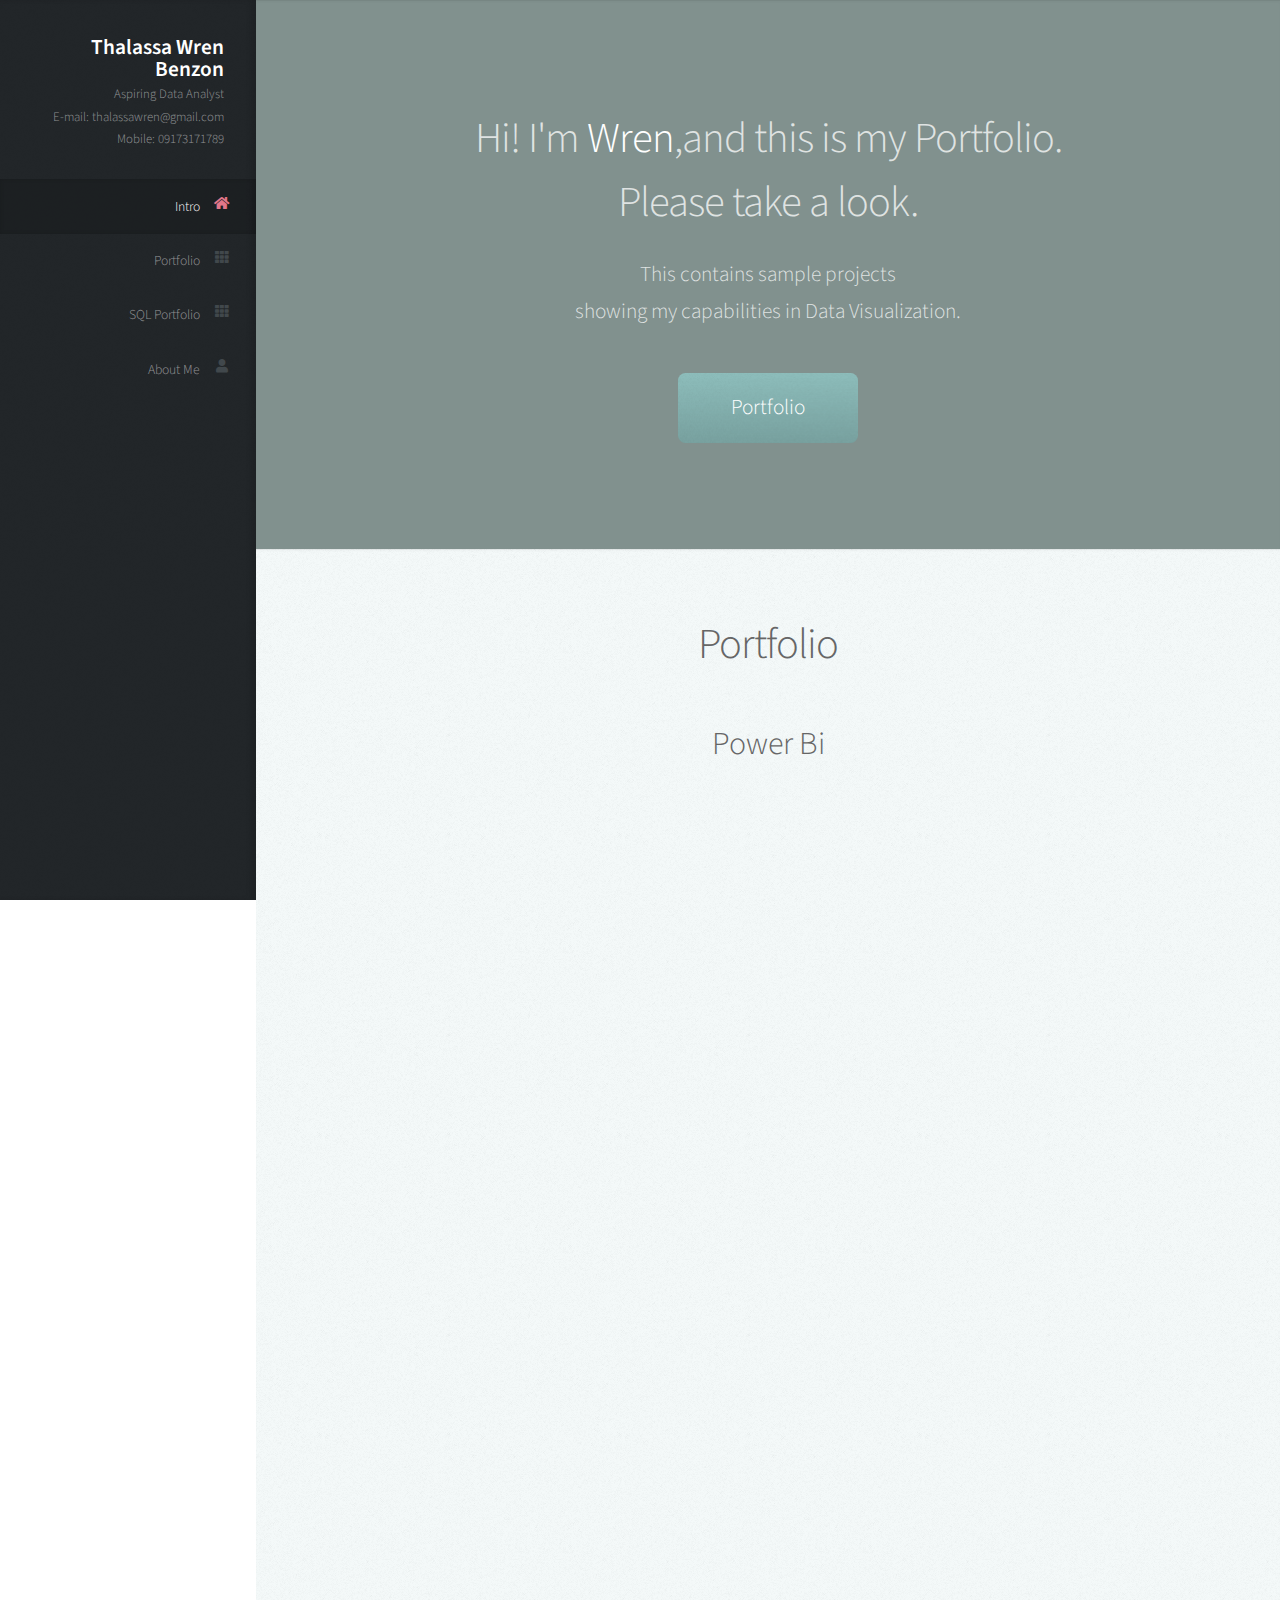
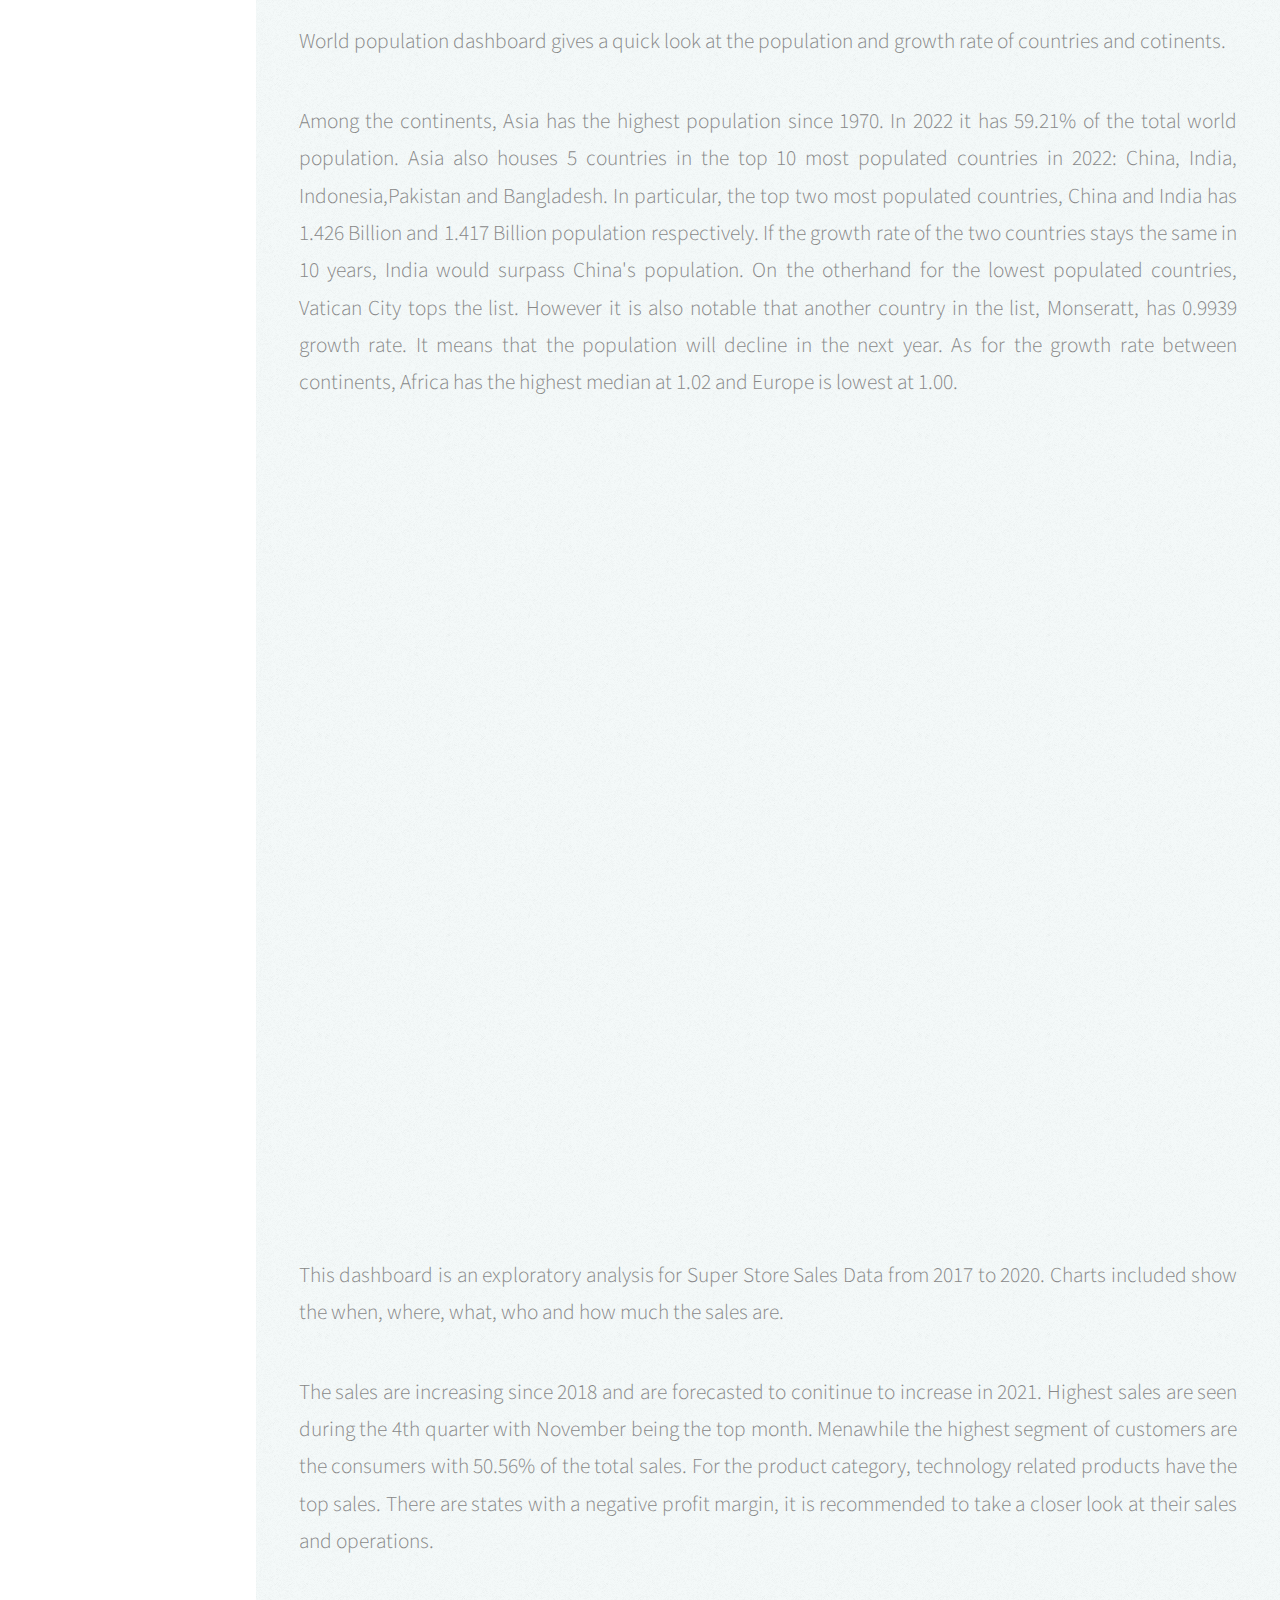
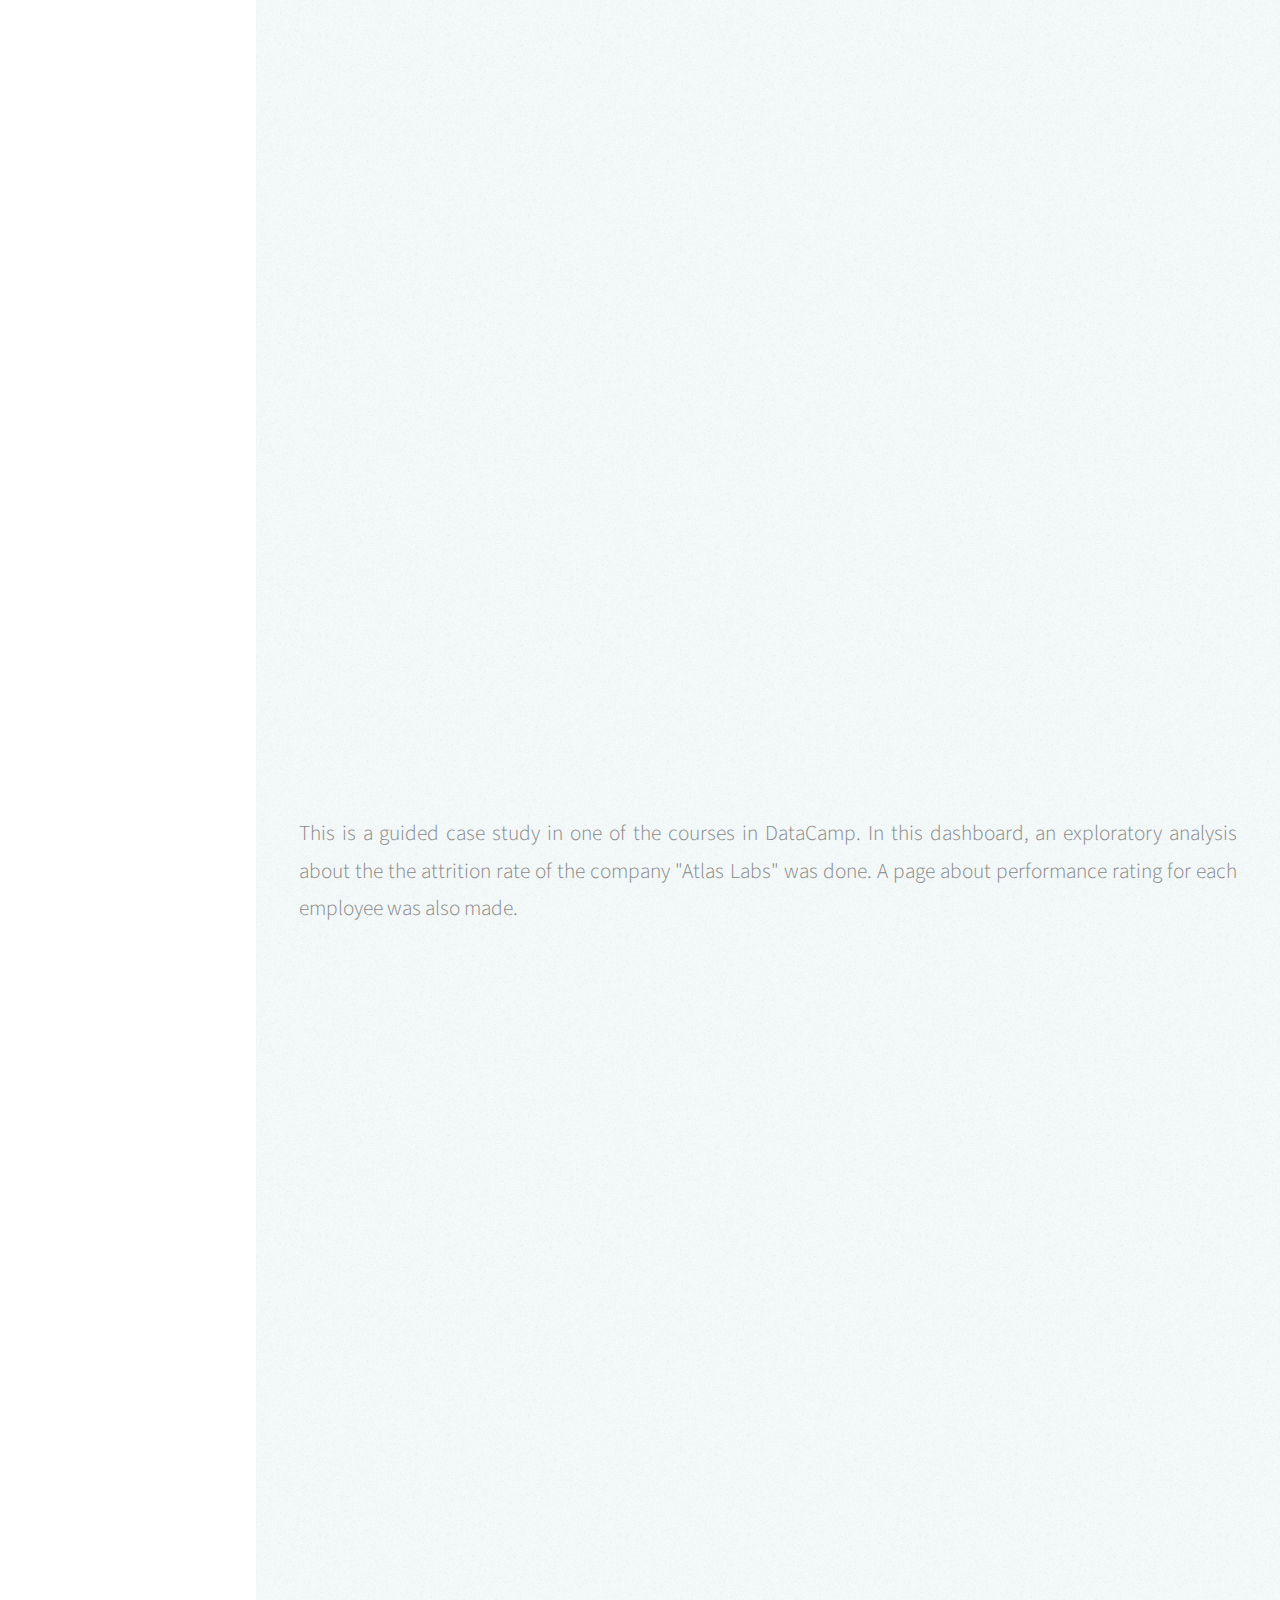
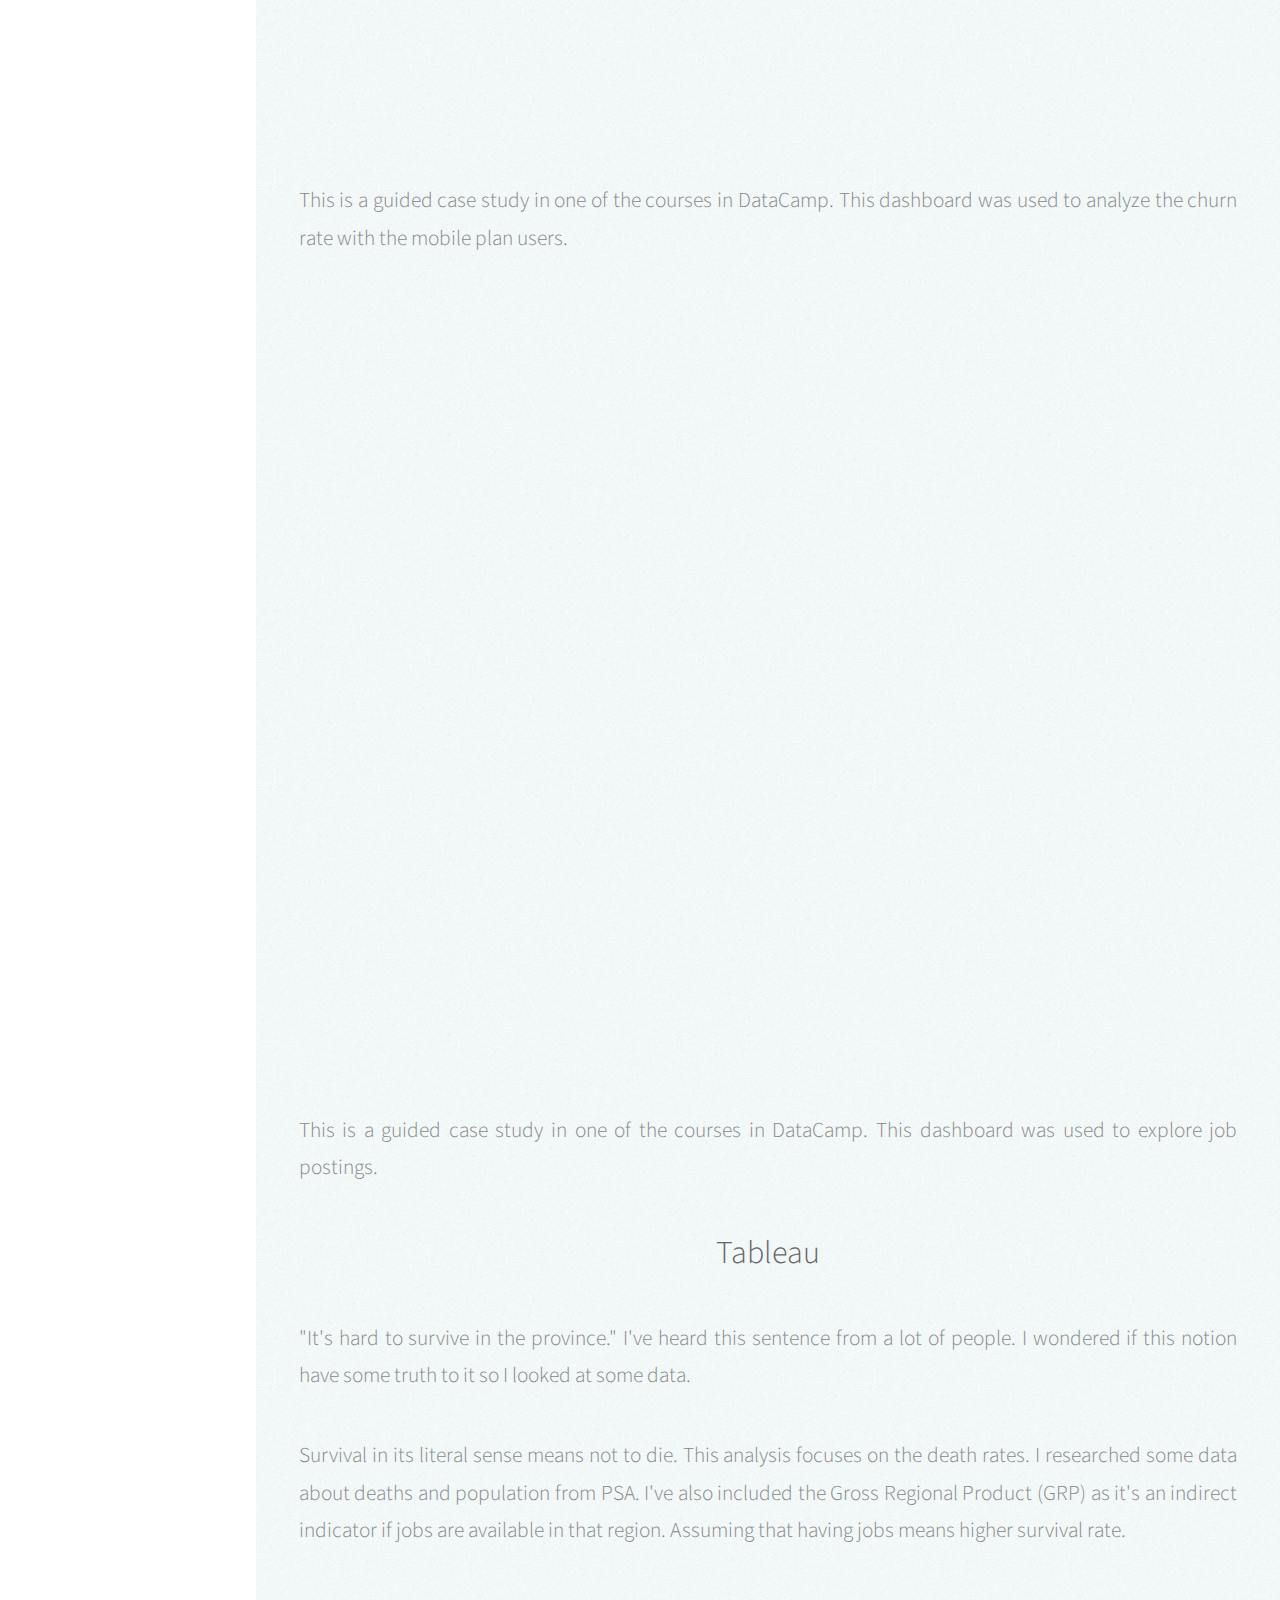
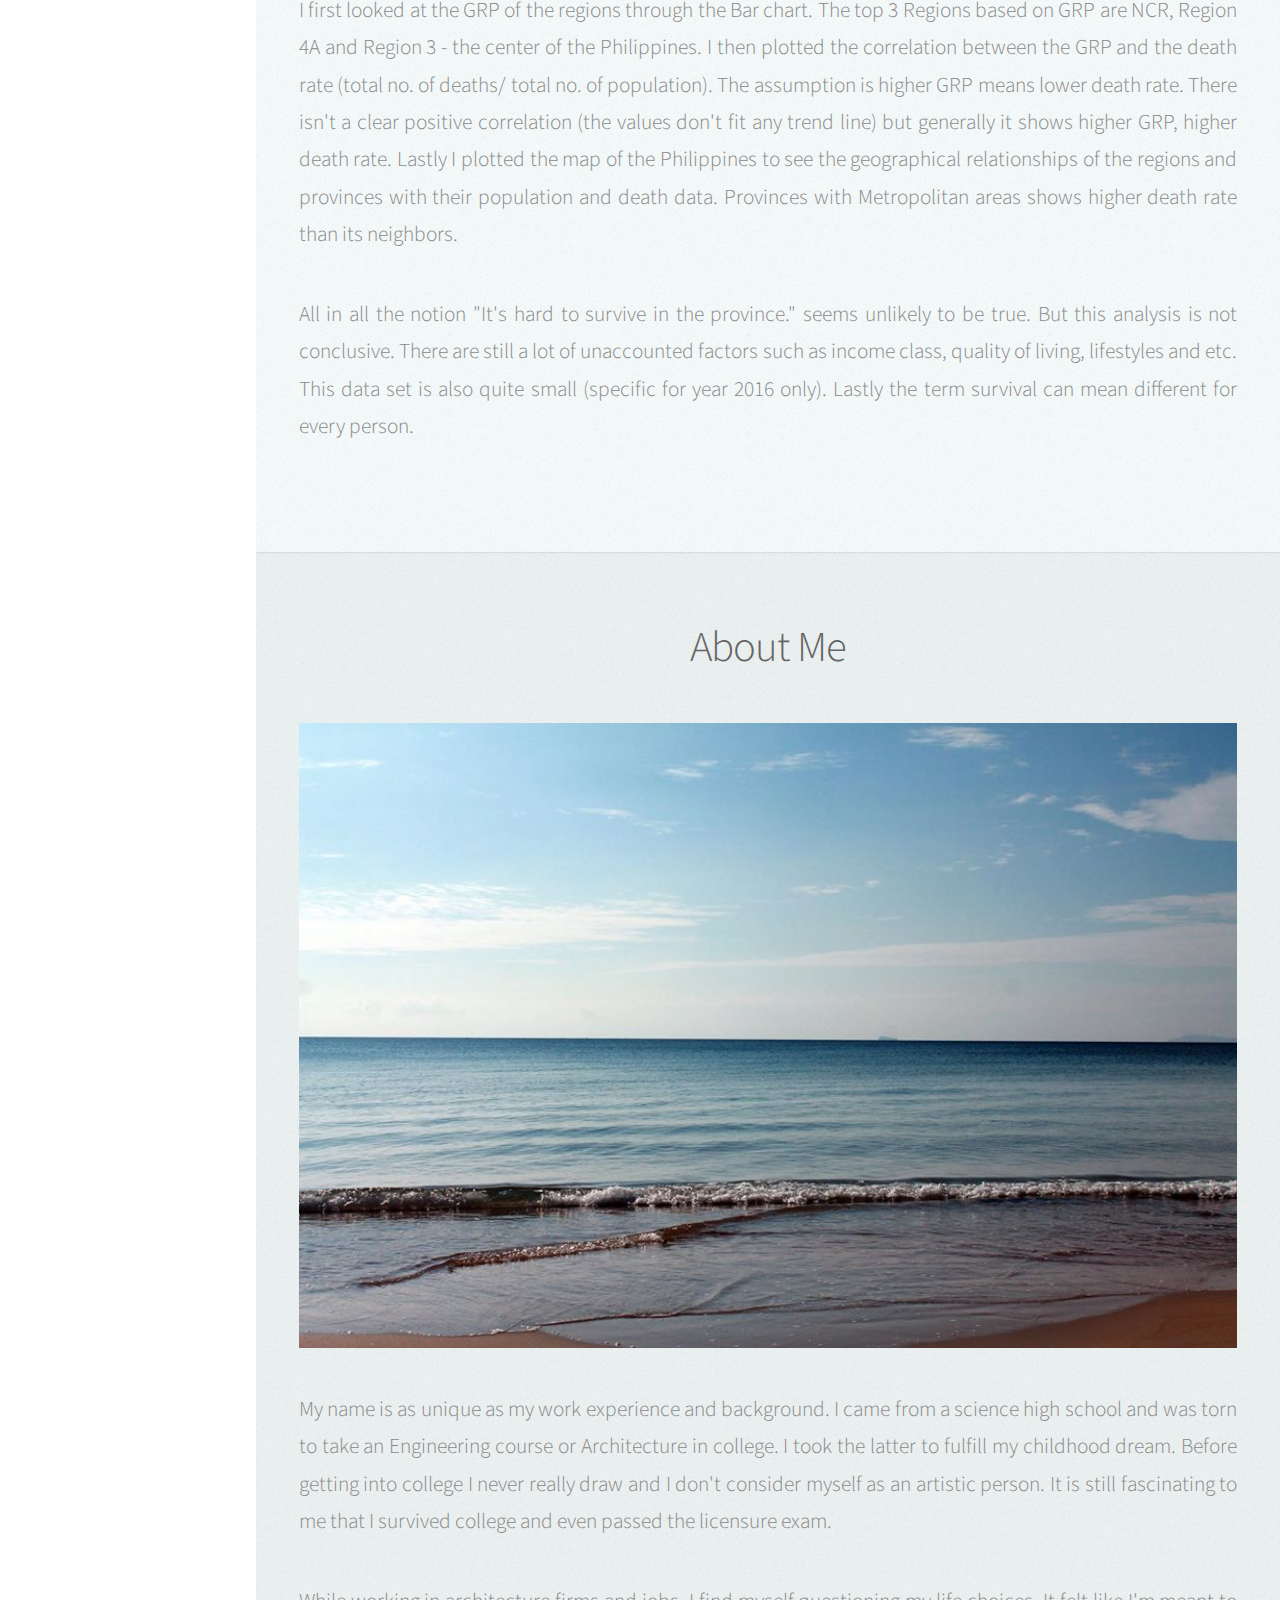
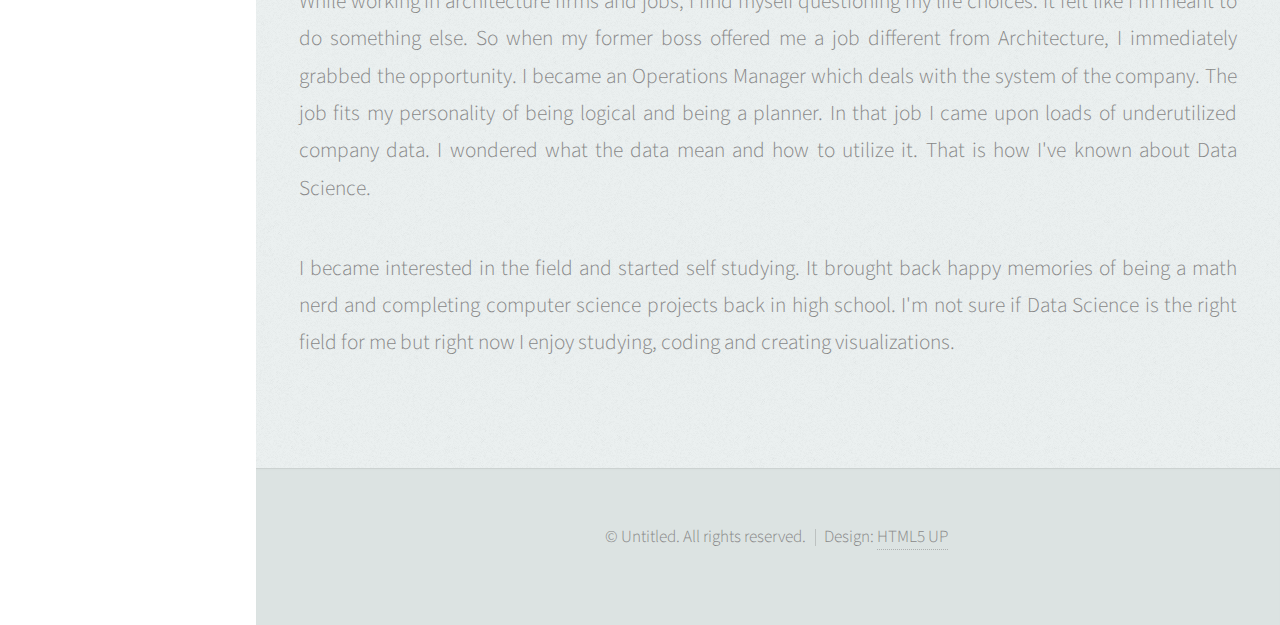
==== index.html @ 1449ed21 "Update index.html" ====
<!DOCTYPE HTML>
<!--
	Prologue by HTML5 UP
	html5up.net | @ajlkn
	Free for personal and commercial use under the CCA 3.0 license (html5up.net/license)
-->
<html>
	<head>
		<title>Wren's Portfolio</title>
		<meta charset="utf-8" />
		<meta name="viewport" content="width=device-width, initial-scale=1, user-scalable=no" />
		<link rel="stylesheet" href="assets/css/main.css" />
	</head>
	<body class="is-preload">

		
			<div id="header">

				<div class="top">

					<!-- Logo -->
						<div id="logo">
							
							<h1 id="title">Thalassa Wren Benzon</h1>
							<p>Aspiring Data Analyst</p>
							<p> E-mail: thalassawren@gmail.com</p>
							<p> Mobile: 09173171789</p>
						</div>

					<!-- Nav -->
						<nav id="nav">
							<ul>
								<li><a href="#top" id="top-link"><span class="icon solid fa-home">Intro</span></a></li>
								<li><a href="#portfolio" id="portfolio-link"><span class="icon solid fa-th">Portfolio</span></a></li>
								<li><a href="https://github.com/wrn6494/-8-Week-SQL-Challenge"><span class="icon solid fa-th">SQL Portfolio</span></a></li>
								<li><a href="#about" id="about-link"><span class="icon solid fa-user">About Me</span></a></li>
								
								
								
								
							</ul>
						</nav>

				</div>

				

			</div>

			<div id="main">

				<!-- Intro -->
					<section id="top" class="one dark cover">
						<div class="container">

							<header>
								<h2 class="alt">Hi! I'm <strong>Wren</strong>,and this is my Portfolio.<br />Please take a look.</h2>
								<p>This contains sample projects <br />
								showing my capabilities in Data Visualization.</p>
							</header>

							<footer>
								<a href="#portfolio" class="button scrolly">Portfolio</a>
							</footer>

						</div>
					</section>

				<!-- Portfolio -->
                <section id="portfolio" class="two">
                    <div class="container">

                        <header>
                            <h2>Portfolio</h2>
                        </header>
                        
                        <header>
                            <h3 class="alt">Power Bi</h3>
                            
                        </header> 
			   
		        <iframe title="World Population - Page 1" width="1400" height="800" src="https://app.powerbi.com/view?r=eyJrIjoiMTE2ODgzYjMtMTk3ZC00YjRiLWJhMmMtZDgyODlmYzcwNTViIiwidCI6IjFmMWI2ZTkyLTQyMzktNDkxZi1iNzQ0LWNkOTZkNGFjMDc5MyIsImMiOjEwfQ%3D%3D" frameborder="0" allowFullScreen="true"></iframe>

                        <p align="justify"> World population dashboard gives a quick look at the population and growth rate of countries and cotinents.</p>
			<p align="justify"> Among the continents, Asia has the highest population since 1970. In 2022 it has 59.21% of the total world population. Asia also houses 5 countries in the top 10 most populated countries in  2022: China, India, Indonesia,Pakistan and Bangladesh.
			In particular, the top two most populated countries, China and India has 1.426 Billion and 1.417 Billion population respectively. If the growth rate of the two countries stays the same in 10 years, India would surpass China's population.
			On the otherhand for the lowest populated countries, Vatican City tops the list. However it is also notable that another country in the list, Monseratt, has 0.9939 growth rate. It means that the population will decline in the next year.
			As for the growth rate between continents, Africa has the highest median at 1.02 and Europe is lowest at 1.00. </p> 

		        <iframe title="SuperStore Sales"  width="1400" height="800" src="https://app.powerbi.com/view?r=eyJrIjoiYjZkMGU5NzMtNTA1OS00Y2NlLWIxMDgtODVmNGYxYjhjNjJkIiwidCI6IjFmMWI2ZTkyLTQyMzktNDkxZi1iNzQ0LWNkOTZkNGFjMDc5MyIsImMiOjEwfQ%3D%3D&pageName=ReportSection" frameborder="0" allowFullScreen="true"></iframe>
                       
                 
                        <p align="justify"> This dashboard is an exploratory analysis for Super Store Sales Data from 2017 to 2020. Charts included show the when, where, what, who and how much the sales are.</p>
		        <p align="justify"> The sales are increasing since 2018 and are forecasted to conitinue to increase in 2021. Highest sales are seen during the 4th quarter with November being the top month. Menawhile the highest segment of customers are the consumers with 50.56% of the total sales.
			For the product category, technology related products have the top sales. There are states with a negative profit margin, it is recommended to take a closer look at their sales and operations.</p>

			<iframe title="case study hr analytics - Overview" width="1400" height="800" src="https://app.powerbi.com/view?r=eyJrIjoiMzdkMmRmODUtODc5OC00OThlLWJmYTAtNTFhMDE4MGZlYTE4IiwidCI6IjFmMWI2ZTkyLTQyMzktNDkxZi1iNzQ0LWNkOTZkNGFjMDc5MyIsImMiOjEwfQ%3D%3D" frameborder="0" allowFullScreen="true"></iframe>
                        
				
			<p align="justify"> This is a guided case study in one of the courses in DataCamp. In this dashboard, an exploratory analysis about the the attrition rate of the company "Atlas Labs" was done.
			A page about performance rating for each employee was also made.</p>
				
			<iframe title="Case Study-Customer Churn - Overview" width="1400" height="800" src="https://app.powerbi.com/view?r=eyJrIjoiYTI0ZDQ0MzMtNjBmMy00YTA2LTlmMzktMGEyYjVkZTgxYzFiIiwidCI6IjFmMWI2ZTkyLTQyMzktNDkxZi1iNzQ0LWNkOTZkNGFjMDc5MyIsImMiOjEwfQ%3D%3D" frameborder="0" allowFullScreen="true"></iframe>
                        <p align="justify"> This is a guided case study in one of the courses in DataCamp. This dashboard was used to analyze the churn rate with the mobile plan users.</p>
			
			<iframe title="case study-job-market-data - Company" width="1400" height="800" src="https://app.powerbi.com/view?r=eyJrIjoiN2UxNDIyOTItYzZlYy00YmQ2LTlmMjYtMjc0MGRkZTNhZjM2IiwidCI6IjFmMWI2ZTkyLTQyMzktNDkxZi1iNzQ0LWNkOTZkNGFjMDc5MyIsImMiOjEwfQ%3D%3D" frameborder="0" allowFullScreen="true"></iframe>
			
				
		        <p align="justify"> This is a guided case study in one of the courses in DataCamp. This dashboard was used to explore job postings.</p>
			
			<header>
			<h3 class="alt">Tableau</h3>	
                        </header>
                        
                        <div class='tableauPlaceholder' id='viz1663829177729' style='position: relative'><noscript><a href='#'><img alt='Dashboard 1 ' src='https:&#47;&#47;public.tableau.com&#47;static&#47;images&#47;Ph&#47;PhilippineDeaths2016&#47;Dashboard1&#47;1_rss.png' style='border: none' /></a></noscript><object class='tableauViz'  style='display:none;'><param name='host_url' value='https%3A%2F%2Fpublic.tableau.com%2F' /> <param name='embed_code_version' value='3' /> <param name='site_root' value='' /><param name='name' value='PhilippineDeaths2016&#47;Dashboard1' /><param name='tabs' value='no' /><param name='toolbar' value='yes' /><param name='static_image' value='https:&#47;&#47;public.tableau.com&#47;static&#47;images&#47;Ph&#47;PhilippineDeaths2016&#47;Dashboard1&#47;1.png' /> <param name='animate_transition' value='yes' /><param name='display_static_image' value='yes' /><param name='display_spinner' value='yes' /><param name='display_overlay' value='yes' /><param name='display_count' value='yes' /><param name='language' value='en-US' /></object></div>                <script type='text/javascript'>                    var divElement = document.getElementById('viz1663829177729');                    var vizElement = divElement.getElementsByTagName('object')[0];                    if ( divElement.offsetWidth > 800 ) { vizElement.style.width='100%';vizElement.style.height=(divElement.offsetWidth*0.75)+'px';} else if ( divElement.offsetWidth > 500 ) { vizElement.style.width='100%';vizElement.style.height=(divElement.offsetWidth*0.75)+'px';} else { vizElement.style.width='100%';vizElement.style.height='1577px';}                     var scriptElement = document.createElement('script');                    scriptElement.src = 'https://public.tableau.com/javascripts/api/viz_v1.js';                    vizElement.parentNode.insertBefore(scriptElement, vizElement);                </script>
                        

                        
                        <p align="justify">"It's hard to survive in the province." I've heard this sentence from a lot of people. I wondered if this notion have some truth to it so I looked at some data.</p>
                        <p align="justify"> Survival in its literal sense means not to die. This analysis focuses on the death rates. I researched some data about deaths and population from PSA. I've also included the Gross Regional Product (GRP) as it's an indirect indicator if jobs are available in that region.
                            Assuming that having jobs means higher survival rate.</p>
                        
                     	<p align="justify"> I first looked at the GRP of the regions through the Bar chart. The top 3 Regions based on GRP are NCR, Region 4A and Region 3 - the center of the Philippines. I then plotted the correlation between the GRP and the death rate (total no. of deaths/ total no. of population). 
                            The assumption is higher GRP means lower death rate.  There isn't a clear positive correlation (the values don't fit any trend line) but generally it shows higher GRP, higher death rate.  Lastly I plotted the map of the Philippines to see the geographical relationships of the regions and provinces with their population and death data. 
                            Provinces with Metropolitan areas shows higher death rate than its neighbors.  </p>
                        
                       <p align="justify"> All in all the notion "It's hard to survive in the province." seems unlikely to be true. But this analysis is not conclusive. There are still a lot of unaccounted factors such as income class, quality of living, lifestyles and etc. This data set is also quite small (specific for year 2016 only).
                            Lastly the term survival can mean different for every person.</p>


                        

                    </div>
                </section>

            <!-- About Me -->
                <section id="about" class="three">
                    <div class="container">

                        <header>
                            <h2>About Me</h2>
                        </header>

                        <a href="#" class="image featured"><img src="images/pic08.jpg" alt="" width="1000"/></a>

                        <p align="justify">My name is as unique as my work experience and background. I came from a science high school and was torn to take an Engineering course or Architecture in college.
                        I took the latter to fulfill my childhood dream. Before getting into college I never really draw and I don't consider myself as an artistic person. 
                        It is still fascinating to me that I survived college and even passed the licensure exam.</p>
                        <p align="justify">While working in architecture firms and jobs, I find myself questioning my life choices. It felt like I'm meant to do something else.
                        So when my former boss offered me a job different from Architecture, I immediately grabbed the opportunity. I became an Operations Manager which deals with the system of the company.
                        The job fits my personality of being logical and being a planner. In that job I came upon loads of underutilized company data. 
                        I wondered what the data mean and how to utilize it. That is how I've known about Data Science.</p>
                        <p align="justify">I became interested in the field and started self studying. It brought back happy memories of being a math nerd and completing computer science projects back in high school. 
                        I'm not sure if Data Science is the right field for me but right now I enjoy studying, coding and creating visualizations.</p>

                    </div>
                </section>


				
			</div>

	
			<div id="footer">

				<!-- Copyright -->
					<ul class="copyright">
						<li>&copy; Untitled. All rights reserved.</li><li>Design: <a href="http://html5up.net">HTML5 UP</a></li>
					</ul>

			</div>

		<!-- Scripts -->
			<script src="assets/js/jquery.min.js"></script>
			<script src="assets/js/jquery.scrolly.min.js"></script>
			<script src="assets/js/jquery.scrollex.min.js"></script>
			<script src="assets/js/browser.min.js"></script>
			<script src="assets/js/breakpoints.min.js"></script>
			<script src="assets/js/util.js"></script>
			<script src="assets/js/main.js"></script>

	</body>
</html>
---- assets/css/main.css ----
@import url("fontawesome-all.min.css");
@import url("https://fonts.googleapis.com/css?family=Source+Sans+Pro:300,300italic,400,600");

/*
	Prologue by HTML5 UP
	html5up.net | @ajlkn
	Free for personal and commercial use under the CCA 3.0 license (html5up.net/license)
*/

html, body, div, span, applet, object,
iframe, h1, h2, h3, h4, h5, h6, p, blockquote,
pre, a, abbr, acronym, address, big, cite,
code, del, dfn, em, img, ins, kbd, q, s, samp,
small, strike, strong, sub, sup, tt, var, b,
u, i, center, dl, dt, dd, ol, ul, li, fieldset,
form, label, legend, table, caption, tbody,
tfoot, thead, tr, th, td, article, aside,
canvas, details, embed, figure, figcaption,
footer, header, hgroup, menu, nav, output, ruby,
section, summary, time, mark, audio, video {
	margin: 0;
	padding: 0;
	border: 0;
	font-size: 100%;
	font: inherit;
	vertical-align: baseline;}

article, aside, details, figcaption, figure,
footer, header, hgroup, menu, nav, section {
	display: block;}

body {
	line-height: 1;
}

ol, ul {
	list-style: none;
}

blockquote, q {
	quotes: none;
}

	blockquote:before, blockquote:after, q:before, q:after {
		content: '';
		content: none;
	}

table {
	border-collapse: collapse;
	border-spacing: 0;
}

body {
	-webkit-text-size-adjust: none;
}

mark {
	background-color: transparent;
	color: inherit;
}

input::-moz-focus-inner {
	border: 0;
	padding: 0;
}

input, select, textarea {
	-moz-appearance: none;
	-webkit-appearance: none;
	-ms-appearance: none;
	appearance: none;
}

/* Basic */

	html {
		box-sizing: border-box;
	}

	*, *:before, *:after {
		box-sizing: inherit;
	}

	body {
		background: #fff;
		font-family: 'Source Sans Pro', sans-serif;
		font-size: 19pt;
		font-weight: 300;
		line-height: 1.75em;
		color: #888;
	}

		body.is-preload *, body.is-preload *:before, body.is-preload *:after {
			-moz-animation: none !important;
			-webkit-animation: none !important;
			-ms-animation: none !important;
			animation: none !important;
			-moz-transition: none !important;
			-webkit-transition: none !important;
			-ms-transition: none !important;
			transition: none !important;
		}

	input, textarea, select {
		font-family: 'Source Sans Pro', sans-serif;
		font-size: 19pt;
		font-weight: 300;
		line-height: 1.75em;
		color: #888;
	}

	h1, h2, h3, h4, h5, h6 {
		font-weight: 300;
		color: #666;
		line-height: 1.5em;
	}

	h1 a, h2 a, h3 a, h4 a, h5 a, h6 a {
		color: inherit;
		text-decoration: none;
	}

		h1 a strong, h2 a strong, h3 a strong, h4 a strong, h5 a strong, h6 a strong {
			color: #333;
		}

	h2 {
		font-size: 2em;
		letter-spacing: -1px;
	}

		h2.alt {
			color: #888;
		}

			h2.alt strong {
				color: #666;
			}

	h3 {
		font-size: 1.5em;
	}

	header {
		margin: 0 0 2em 0;
	}

		header > p {
			margin: 1em 0 0 0;
		}

	footer {
		margin: 2em 0 0 0;
	}

	strong, b {
		font-weight: 300;
		color: #666;
	}

	em, i {
		font-style: italic;
	}

	a {
		text-decoration: none;
		color: inherit;
		border-bottom: dotted 1px rgba(128, 128, 128, 0.5);
		-moz-transition: color 0.35s ease-in-out, border-bottom-color 0.35s ease-in-out;
		-webkit-transition: color 0.35s ease-in-out, border-bottom-color 0.35s ease-in-out;
		-ms-transition: color 0.35s ease-in-out, border-bottom-color 0.35s ease-in-out;
		transition: color 0.35s ease-in-out, border-bottom-color 0.35s ease-in-out;
		outline: 0;
	}

		a:hover {
			color: #E27689;
			border-bottom-color: rgba(255, 255, 255, 0);
		}

	sub {
		position: relative;
		top: 0.5em;
		font-size: 0.8em;
	}

	sup {
		position: relative;
		top: -0.5em;
		font-size: 0.8em;
	}

	hr {
		border: 0;
		border-top: solid 1px #ddd;
	}

	blockquote {
		border-left: solid 0.5em #ddd;
		padding: 1em 0 1em 2em;
		font-style: italic;
	}

	p, ul, ol, dl, table {
		margin-bottom: 2em;
	}

	br.clear {
		clear: both;
	}

/* Container */

	.container {
		margin: 0 auto;
		max-width: 100%;
		width: 1400px;
	}

		@media screen and (min-width: 961px) and (max-width: 1880px) {

			.container {
				width: 1200px;
			}

		}

		@media screen and (min-width: 961px) and (max-width: 1620px) {

			.container {
				width: 960px;
			}

		}

		@media screen and (min-width: 961px) and (max-width: 1320px) {

			.container {
				width: 100%;
			}

		}

		@media screen and (max-width: 960px) {

			.container {
				width: 100%;
			}

		}

		@media screen and (max-width: 736px) {

			.container {
				width: 100%;
			}

		}

/* Row */

	.row {
		display: flex;
		flex-wrap: wrap;
		box-sizing: border-box;
		align-items: stretch;
	}

		.row > * {
			box-sizing: border-box;
		}

		.row.gtr-uniform > * > :last-child {
			margin-bottom: 0;
		}

		.row.aln-left {
			justify-content: flex-start;
		}

		.row.aln-center {
			justify-content: center;
		}

		.row.aln-right {
			justify-content: flex-end;
		}

		.row.aln-top {
			align-items: flex-start;
		}

		.row.aln-middle {
			align-items: center;
		}

		.row.aln-bottom {
			align-items: flex-end;
		}

		.row > .imp {
			order: -1;
		}

		.row > .col-1 {
			width: 8.33333%;
		}

		.row > .off-1 {
			margin-left: 8.33333%;
		}

		.row > .col-2 {
			width: 16.66667%;
		}

		.row > .off-2 {
			margin-left: 16.66667%;
		}

		.row > .col-3 {
			width: 25%;
		}

		.row > .off-3 {
			margin-left: 25%;
		}

		.row > .col-4 {
			width: 33.33333%;
		}

		.row > .off-4 {
			margin-left: 33.33333%;
		}

		.row > .col-5 {
			width: 41.66667%;
		}

		.row > .off-5 {
			margin-left: 41.66667%;
		}

		.row > .col-6 {
			width: 50%;
		}

		.row > .off-6 {
			margin-left: 50%;
		}

		.row > .col-7 {
			width: 58.33333%;
		}

		.row > .off-7 {
			margin-left: 58.33333%;
		}

		.row > .col-8 {
			width: 66.66667%;
		}

		.row > .off-8 {
			margin-left: 66.66667%;
		}

		.row > .col-9 {
			width: 75%;
		}

		.row > .off-9 {
			margin-left: 75%;
		}

		.row > .col-10 {
			width: 83.33333%;
		}

		.row > .off-10 {
			margin-left: 83.33333%;
		}

		.row > .col-11 {
			width: 91.66667%;
		}

		.row > .off-11 {
			margin-left: 91.66667%;
		}

		.row > .col-12 {
			width: 100%;
		}

		.row > .off-12 {
			margin-left: 100%;
		}

		.row.gtr-0 {
			margin-top: 0px;
			margin-left: 0px;
		}

			.row.gtr-0 > * {
				padding: 0px 0 0 0px;
			}

			.row.gtr-0.gtr-uniform {
				margin-top: 0px;
			}

				.row.gtr-0.gtr-uniform > * {
					padding-top: 0px;
				}

		.row.gtr-25 {
			margin-top: -10px;
			margin-left: -10px;
		}

			.row.gtr-25 > * {
				padding: 10px 0 0 10px;
			}

			.row.gtr-25.gtr-uniform {
				margin-top: -10px;
			}

				.row.gtr-25.gtr-uniform > * {
					padding-top: 10px;
				}

		.row.gtr-50 {
			margin-top: -20px;
			margin-left: -20px;
		}

			.row.gtr-50 > * {
				padding: 20px 0 0 20px;
			}

			.row.gtr-50.gtr-uniform {
				margin-top: -20px;
			}

				.row.gtr-50.gtr-uniform > * {
					padding-top: 20px;
				}

		.row {
			margin-top: -40px;
			margin-left: -40px;
		}

			.row > * {
				padding: 40px 0 0 40px;
			}

			.row.gtr-uniform {
				margin-top: -40px;
			}

				.row.gtr-uniform > * {
					padding-top: 40px;
				}

		.row.gtr-150 {
			margin-top: -60px;
			margin-left: -60px;
		}

			.row.gtr-150 > * {
				padding: 60px 0 0 60px;
			}

			.row.gtr-150.gtr-uniform {
				margin-top: -60px;
			}

				.row.gtr-150.gtr-uniform > * {
					padding-top: 60px;
				}

		.row.gtr-200 {
			margin-top: -80px;
			margin-left: -80px;
		}

			.row.gtr-200 > * {
				padding: 80px 0 0 80px;
			}

			.row.gtr-200.gtr-uniform {
				margin-top: -80px;
			}

				.row.gtr-200.gtr-uniform > * {
					padding-top: 80px;
				}

		@media screen and (min-width: 961px) and (max-width: 1880px) {

			.row {
				display: flex;
				flex-wrap: wrap;
				box-sizing: border-box;
				align-items: stretch;
			}

				.row > * {
					box-sizing: border-box;
				}

				.row.gtr-uniform > * > :last-child {
					margin-bottom: 0;
				}

				.row.aln-left {
					justify-content: flex-start;
				}

				.row.aln-center {
					justify-content: center;
				}

				.row.aln-right {
					justify-content: flex-end;
				}

				.row.aln-top {
					align-items: flex-start;
				}

				.row.aln-middle {
					align-items: center;
				}

				.row.aln-bottom {
					align-items: flex-end;
				}

				.row > .imp-wide {
					order: -1;
				}

				.row > .col-1-wide {
					width: 8.33333%;
				}

				.row > .off-1-wide {
					margin-left: 8.33333%;
				}

				.row > .col-2-wide {
					width: 16.66667%;
				}

				.row > .off-2-wide {
					margin-left: 16.66667%;
				}

				.row > .col-3-wide {
					width: 25%;
				}

				.row > .off-3-wide {
					margin-left: 25%;
				}

				.row > .col-4-wide {
					width: 33.33333%;
				}

				.row > .off-4-wide {
					margin-left: 33.33333%;
				}

				.row > .col-5-wide {
					width: 41.66667%;
				}

				.row > .off-5-wide {
					margin-left: 41.66667%;
				}

				.row > .col-6-wide {
					width: 50%;
				}

				.row > .off-6-wide {
					margin-left: 50%;
				}

				.row > .col-7-wide {
					width: 58.33333%;
				}

				.row > .off-7-wide {
					margin-left: 58.33333%;
				}

				.row > .col-8-wide {
					width: 66.66667%;
				}

				.row > .off-8-wide {
					margin-left: 66.66667%;
				}

				.row > .col-9-wide {
					width: 75%;
				}

				.row > .off-9-wide {
					margin-left: 75%;
				}

				.row > .col-10-wide {
					width: 83.33333%;
				}

				.row > .off-10-wide {
					margin-left: 83.33333%;
				}

				.row > .col-11-wide {
					width: 91.66667%;
				}

				.row > .off-11-wide {
					margin-left: 91.66667%;
				}

				.row > .col-12-wide {
					width: 100%;
				}

				.row > .off-12-wide {
					margin-left: 100%;
				}

				.row.gtr-0 {
					margin-top: 0px;
					margin-left: 0px;
				}

					.row.gtr-0 > * {
						padding: 0px 0 0 0px;
					}

					.row.gtr-0.gtr-uniform {
						margin-top: 0px;
					}

						.row.gtr-0.gtr-uniform > * {
							padding-top: 0px;
						}

				.row.gtr-25 {
					margin-top: -10px;
					margin-left: -10px;
				}

					.row.gtr-25 > * {
						padding: 10px 0 0 10px;
					}

					.row.gtr-25.gtr-uniform {
						margin-top: -10px;
					}

						.row.gtr-25.gtr-uniform > * {
							padding-top: 10px;
						}

				.row.gtr-50 {
					margin-top: -20px;
					margin-left: -20px;
				}

					.row.gtr-50 > * {
						padding: 20px 0 0 20px;
					}

					.row.gtr-50.gtr-uniform {
						margin-top: -20px;
					}

						.row.gtr-50.gtr-uniform > * {
							padding-top: 20px;
						}

				.row {
					margin-top: -40px;
					margin-left: -40px;
				}

					.row > * {
						padding: 40px 0 0 40px;
					}

					.row.gtr-uniform {
						margin-top: -40px;
					}

						.row.gtr-uniform > * {
							padding-top: 40px;
						}

				.row.gtr-150 {
					margin-top: -60px;
					margin-left: -60px;
				}

					.row.gtr-150 > * {
						padding: 60px 0 0 60px;
					}

					.row.gtr-150.gtr-uniform {
						margin-top: -60px;
					}

						.row.gtr-150.gtr-uniform > * {
							padding-top: 60px;
						}

				.row.gtr-200 {
					margin-top: -80px;
					margin-left: -80px;
				}

					.row.gtr-200 > * {
						padding: 80px 0 0 80px;
					}

					.row.gtr-200.gtr-uniform {
						margin-top: -80px;
					}

						.row.gtr-200.gtr-uniform > * {
							padding-top: 80px;
						}

		}

		@media screen and (min-width: 961px) and (max-width: 1620px) {

			.row {
				display: flex;
				flex-wrap: wrap;
				box-sizing: border-box;
				align-items: stretch;
			}

				.row > * {
					box-sizing: border-box;
				}

				.row.gtr-uniform > * > :last-child {
					margin-bottom: 0;
				}

				.row.aln-left {
					justify-content: flex-start;
				}

				.row.aln-center {
					justify-content: center;
				}

				.row.aln-right {
					justify-content: flex-end;
				}

				.row.aln-top {
					align-items: flex-start;
				}

				.row.aln-middle {
					align-items: center;
				}

				.row.aln-bottom {
					align-items: flex-end;
				}

				.row > .imp-normal {
					order: -1;
				}

				.row > .col-1-normal {
					width: 8.33333%;
				}

				.row > .off-1-normal {
					margin-left: 8.33333%;
				}

				.row > .col-2-normal {
					width: 16.66667%;
				}

				.row > .off-2-normal {
					margin-left: 16.66667%;
				}

				.row > .col-3-normal {
					width: 25%;
				}

				.row > .off-3-normal {
					margin-left: 25%;
				}

				.row > .col-4-normal {
					width: 33.33333%;
				}

				.row > .off-4-normal {
					margin-left: 33.33333%;
				}

				.row > .col-5-normal {
					width: 41.66667%;
				}

				.row > .off-5-normal {
					margin-left: 41.66667%;
				}

				.row > .col-6-normal {
					width: 50%;
				}

				.row > .off-6-normal {
					margin-left: 50%;
				}

				.row > .col-7-normal {
					width: 58.33333%;
				}

				.row > .off-7-normal {
					margin-left: 58.33333%;
				}

				.row > .col-8-normal {
					width: 66.66667%;
				}

				.row > .off-8-normal {
					margin-left: 66.66667%;
				}

				.row > .col-9-normal {
					width: 75%;
				}

				.row > .off-9-normal {
					margin-left: 75%;
				}

				.row > .col-10-normal {
					width: 83.33333%;
				}

				.row > .off-10-normal {
					margin-left: 83.33333%;
				}

				.row > .col-11-normal {
					width: 91.66667%;
				}

				.row > .off-11-normal {
					margin-left: 91.66667%;
				}

				.row > .col-12-normal {
					width: 100%;
				}

				.row > .off-12-normal {
					margin-left: 100%;
				}

				.row.gtr-0 {
					margin-top: 0px;
					margin-left: 0px;
				}

					.row.gtr-0 > * {
						padding: 0px 0 0 0px;
					}

					.row.gtr-0.gtr-uniform {
						margin-top: 0px;
					}

						.row.gtr-0.gtr-uniform > * {
							padding-top: 0px;
						}

				.row.gtr-25 {
					margin-top: -10px;
					margin-left: -10px;
				}

					.row.gtr-25 > * {
						padding: 10px 0 0 10px;
					}

					.row.gtr-25.gtr-uniform {
						margin-top: -10px;
					}

						.row.gtr-25.gtr-uniform > * {
							padding-top: 10px;
						}

				.row.gtr-50 {
					margin-top: -20px;
					margin-left: -20px;
				}

					.row.gtr-50 > * {
						padding: 20px 0 0 20px;
					}

					.row.gtr-50.gtr-uniform {
						margin-top: -20px;
					}

						.row.gtr-50.gtr-uniform > * {
							padding-top: 20px;
						}

				.row {
					margin-top: -40px;
					margin-left: -40px;
				}

					.row > * {
						padding: 40px 0 0 40px;
					}

					.row.gtr-uniform {
						margin-top: -40px;
					}

						.row.gtr-uniform > * {
							padding-top: 40px;
						}

				.row.gtr-150 {
					margin-top: -60px;
					margin-left: -60px;
				}

					.row.gtr-150 > * {
						padding: 60px 0 0 60px;
					}

					.row.gtr-150.gtr-uniform {
						margin-top: -60px;
					}

						.row.gtr-150.gtr-uniform > * {
							padding-top: 60px;
						}

				.row.gtr-200 {
					margin-top: -80px;
					margin-left: -80px;
				}

					.row.gtr-200 > * {
						padding: 80px 0 0 80px;
					}

					.row.gtr-200.gtr-uniform {
						margin-top: -80px;
					}

						.row.gtr-200.gtr-uniform > * {
							padding-top: 80px;
						}

		}

		@media screen and (min-width: 961px) and (max-width: 1320px) {

			.row {
				display: flex;
				flex-wrap: wrap;
				box-sizing: border-box;
				align-items: stretch;
			}

				.row > * {
					box-sizing: border-box;
				}

				.row.gtr-uniform > * > :last-child {
					margin-bottom: 0;
				}

				.row.aln-left {
					justify-content: flex-start;
				}

				.row.aln-center {
					justify-content: center;
				}

				.row.aln-right {
					justify-content: flex-end;
				}

				.row.aln-top {
					align-items: flex-start;
				}

				.row.aln-middle {
					align-items: center;
				}

				.row.aln-bottom {
					align-items: flex-end;
				}

				.row > .imp-narrow {
					order: -1;
				}

				.row > .col-1-narrow {
					width: 8.33333%;
				}

				.row > .off-1-narrow {
					margin-left: 8.33333%;
				}

				.row > .col-2-narrow {
					width: 16.66667%;
				}

				.row > .off-2-narrow {
					margin-left: 16.66667%;
				}

				.row > .col-3-narrow {
					width: 25%;
				}

				.row > .off-3-narrow {
					margin-left: 25%;
				}

				.row > .col-4-narrow {
					width: 33.33333%;
				}

				.row > .off-4-narrow {
					margin-left: 33.33333%;
				}

				.row > .col-5-narrow {
					width: 41.66667%;
				}

				.row > .off-5-narrow {
					margin-left: 41.66667%;
				}

				.row > .col-6-narrow {
					width: 50%;
				}

				.row > .off-6-narrow {
					margin-left: 50%;
				}

				.row > .col-7-narrow {
					width: 58.33333%;
				}

				.row > .off-7-narrow {
					margin-left: 58.33333%;
				}

				.row > .col-8-narrow {
					width: 66.66667%;
				}

				.row > .off-8-narrow {
					margin-left: 66.66667%;
				}

				.row > .col-9-narrow {
					width: 75%;
				}

				.row > .off-9-narrow {
					margin-left: 75%;
				}

				.row > .col-10-narrow {
					width: 83.33333%;
				}

				.row > .off-10-narrow {
					margin-left: 83.33333%;
				}

				.row > .col-11-narrow {
					width: 91.66667%;
				}

				.row > .off-11-narrow {
					margin-left: 91.66667%;
				}

				.row > .col-12-narrow {
					width: 100%;
				}

				.row > .off-12-narrow {
					margin-left: 100%;
				}

				.row.gtr-0 {
					margin-top: 0px;
					margin-left: 0px;
				}

					.row.gtr-0 > * {
						padding: 0px 0 0 0px;
					}

					.row.gtr-0.gtr-uniform {
						margin-top: 0px;
					}

						.row.gtr-0.gtr-uniform > * {
							padding-top: 0px;
						}

				.row.gtr-25 {
					margin-top: -5px;
					margin-left: -5px;
				}

					.row.gtr-25 > * {
						padding: 5px 0 0 5px;
					}

					.row.gtr-25.gtr-uniform {
						margin-top: -5px;
					}

						.row.gtr-25.gtr-uniform > * {
							padding-top: 5px;
						}

				.row.gtr-50 {
					margin-top: -10px;
					margin-left: -10px;
				}

					.row.gtr-50 > * {
						padding: 10px 0 0 10px;
					}

					.row.gtr-50.gtr-uniform {
						margin-top: -10px;
					}

						.row.gtr-50.gtr-uniform > * {
							padding-top: 10px;
						}

				.row {
					margin-top: -20px;
					margin-left: -20px;
				}

					.row > * {
						padding: 20px 0 0 20px;
					}

					.row.gtr-uniform {
						margin-top: -20px;
					}

						.row.gtr-uniform > * {
							padding-top: 20px;
						}

				.row.gtr-150 {
					margin-top: -30px;
					margin-left: -30px;
				}

					.row.gtr-150 > * {
						padding: 30px 0 0 30px;
					}

					.row.gtr-150.gtr-uniform {
						margin-top: -30px;
					}

						.row.gtr-150.gtr-uniform > * {
							padding-top: 30px;
						}

				.row.gtr-200 {
					margin-top: -40px;
					margin-left: -40px;
				}

					.row.gtr-200 > * {
						padding: 40px 0 0 40px;
					}

					.row.gtr-200.gtr-uniform {
						margin-top: -40px;
					}

						.row.gtr-200.gtr-uniform > * {
							padding-top: 40px;
						}

		}

		@media screen and (max-width: 960px) {

			.row {
				display: flex;
				flex-wrap: wrap;
				box-sizing: border-box;
				align-items: stretch;
			}

				.row > * {
					box-sizing: border-box;
				}

				.row.gtr-uniform > * > :last-child {
					margin-bottom: 0;
				}

				.row.aln-left {
					justify-content: flex-start;
				}

				.row.aln-center {
					justify-content: center;
				}

				.row.aln-right {
					justify-content: flex-end;
				}

				.row.aln-top {
					align-items: flex-start;
				}

				.row.aln-middle {
					align-items: center;
				}

				.row.aln-bottom {
					align-items: flex-end;
				}

				.row > .imp-narrower {
					order: -1;
				}

				.row > .col-1-narrower {
					width: 8.33333%;
				}

				.row > .off-1-narrower {
					margin-left: 8.33333%;
				}

				.row > .col-2-narrower {
					width: 16.66667%;
				}

				.row > .off-2-narrower {
					margin-left: 16.66667%;
				}

				.row > .col-3-narrower {
					width: 25%;
				}

				.row > .off-3-narrower {
					margin-left: 25%;
				}

				.row > .col-4-narrower {
					width: 33.33333%;
				}

				.row > .off-4-narrower {
					margin-left: 33.33333%;
				}

				.row > .col-5-narrower {
					width: 41.66667%;
				}

				.row > .off-5-narrower {
					margin-left: 41.66667%;
				}

				.row > .col-6-narrower {
					width: 50%;
				}

				.row > .off-6-narrower {
					margin-left: 50%;
				}

				.row > .col-7-narrower {
					width: 58.33333%;
				}

				.row > .off-7-narrower {
					margin-left: 58.33333%;
				}

				.row > .col-8-narrower {
					width: 66.66667%;
				}

				.row > .off-8-narrower {
					margin-left: 66.66667%;
				}

				.row > .col-9-narrower {
					width: 75%;
				}

				.row > .off-9-narrower {
					margin-left: 75%;
				}

				.row > .col-10-narrower {
					width: 83.33333%;
				}

				.row > .off-10-narrower {
					margin-left: 83.33333%;
				}

				.row > .col-11-narrower {
					width: 91.66667%;
				}

				.row > .off-11-narrower {
					margin-left: 91.66667%;
				}

				.row > .col-12-narrower {
					width: 100%;
				}

				.row > .off-12-narrower {
					margin-left: 100%;
				}

				.row.gtr-0 {
					margin-top: 0px;
					margin-left: 0px;
				}

					.row.gtr-0 > * {
						padding: 0px 0 0 0px;
					}

					.row.gtr-0.gtr-uniform {
						margin-top: 0px;
					}

						.row.gtr-0.gtr-uniform > * {
							padding-top: 0px;
						}

				.row.gtr-25 {
					margin-top: -5px;
					margin-left: -5px;
				}

					.row.gtr-25 > * {
						padding: 5px 0 0 5px;
					}

					.row.gtr-25.gtr-uniform {
						margin-top: -5px;
					}

						.row.gtr-25.gtr-uniform > * {
							padding-top: 5px;
						}

				.row.gtr-50 {
					margin-top: -10px;
					margin-left: -10px;
				}

					.row.gtr-50 > * {
						padding: 10px 0 0 10px;
					}

					.row.gtr-50.gtr-uniform {
						margin-top: -10px;
					}

						.row.gtr-50.gtr-uniform > * {
							padding-top: 10px;
						}

				.row {
					margin-top: -20px;
					margin-left: -20px;
				}

					.row > * {
						padding: 20px 0 0 20px;
					}

					.row.gtr-uniform {
						margin-top: -20px;
					}

						.row.gtr-uniform > * {
							padding-top: 20px;
						}

				.row.gtr-150 {
					margin-top: -30px;
					margin-left: -30px;
				}

					.row.gtr-150 > * {
						padding: 30px 0 0 30px;
					}

					.row.gtr-150.gtr-uniform {
						margin-top: -30px;
					}

						.row.gtr-150.gtr-uniform > * {
							padding-top: 30px;
						}

				.row.gtr-200 {
					margin-top: -40px;
					margin-left: -40px;
				}

					.row.gtr-200 > * {
						padding: 40px 0 0 40px;
					}

					.row.gtr-200.gtr-uniform {
						margin-top: -40px;
					}

						.row.gtr-200.gtr-uniform > * {
							padding-top: 40px;
						}

		}

		@media screen and (max-width: 736px) {

			.row {
				display: flex;
				flex-wrap: wrap;
				box-sizing: border-box;
				align-items: stretch;
			}

				.row > * {
					box-sizing: border-box;
				}

				.row.gtr-uniform > * > :last-child {
					margin-bottom: 0;
				}

				.row.aln-left {
					justify-content: flex-start;
				}

				.row.aln-center {
					justify-content: center;
				}

				.row.aln-right {
					justify-content: flex-end;
				}

				.row.aln-top {
					align-items: flex-start;
				}

				.row.aln-middle {
					align-items: center;
				}

				.row.aln-bottom {
					align-items: flex-end;
				}

				.row > .imp-mobile {
					order: -1;
				}

				.row > .col-1-mobile {
					width: 8.33333%;
				}

				.row > .off-1-mobile {
					margin-left: 8.33333%;
				}

				.row > .col-2-mobile {
					width: 16.66667%;
				}

				.row > .off-2-mobile {
					margin-left: 16.66667%;
				}

				.row > .col-3-mobile {
					width: 25%;
				}

				.row > .off-3-mobile {
					margin-left: 25%;
				}

				.row > .col-4-mobile {
					width: 33.33333%;
				}

				.row > .off-4-mobile {
					margin-left: 33.33333%;
				}

				.row > .col-5-mobile {
					width: 41.66667%;
				}

				.row > .off-5-mobile {
					margin-left: 41.66667%;
				}

				.row > .col-6-mobile {
					width: 50%;
				}

				.row > .off-6-mobile {
					margin-left: 50%;
				}

				.row > .col-7-mobile {
					width: 58.33333%;
				}

				.row > .off-7-mobile {
					margin-left: 58.33333%;
				}

				.row > .col-8-mobile {
					width: 66.66667%;
				}

				.row > .off-8-mobile {
					margin-left: 66.66667%;
				}

				.row > .col-9-mobile {
					width: 75%;
				}

				.row > .off-9-mobile {
					margin-left: 75%;
				}

				.row > .col-10-mobile {
					width: 83.33333%;
				}

				.row > .off-10-mobile {
					margin-left: 83.33333%;
				}

				.row > .col-11-mobile {
					width: 91.66667%;
				}

				.row > .off-11-mobile {
					margin-left: 91.66667%;
				}

				.row > .col-12-mobile {
					width: 100%;
				}

				.row > .off-12-mobile {
					margin-left: 100%;
				}

				.row.gtr-0 {
					margin-top: 0px;
					margin-left: 0px;
				}

					.row.gtr-0 > * {
						padding: 0px 0 0 0px;
					}

					.row.gtr-0.gtr-uniform {
						margin-top: 0px;
					}

						.row.gtr-0.gtr-uniform > * {
							padding-top: 0px;
						}

				.row.gtr-25 {
					margin-top: -5px;
					margin-left: -5px;
				}

					.row.gtr-25 > * {
						padding: 5px 0 0 5px;
					}

					.row.gtr-25.gtr-uniform {
						margin-top: -5px;
					}

						.row.gtr-25.gtr-uniform > * {
							padding-top: 5px;
						}

				.row.gtr-50 {
					margin-top: -10px;
					margin-left: -10px;
				}

					.row.gtr-50 > * {
						padding: 10px 0 0 10px;
					}

					.row.gtr-50.gtr-uniform {
						margin-top: -10px;
					}

						.row.gtr-50.gtr-uniform > * {
							padding-top: 10px;
						}

				.row {
					margin-top: -20px;
					margin-left: -20px;
				}

					.row > * {
						padding: 20px 0 0 20px;
					}

					.row.gtr-uniform {
						margin-top: -20px;
					}

						.row.gtr-uniform > * {
							padding-top: 20px;
						}

				.row.gtr-150 {
					margin-top: -30px;
					margin-left: -30px;
				}

					.row.gtr-150 > * {
						padding: 30px 0 0 30px;
					}

					.row.gtr-150.gtr-uniform {
						margin-top: -30px;
					}

						.row.gtr-150.gtr-uniform > * {
							padding-top: 30px;
						}

				.row.gtr-200 {
					margin-top: -40px;
					margin-left: -40px;
				}

					.row.gtr-200 > * {
						padding: 40px 0 0 40px;
					}

					.row.gtr-200.gtr-uniform {
						margin-top: -40px;
					}

						.row.gtr-200.gtr-uniform > * {
							padding-top: 40px;
						}

		}

/* Sections/Article */

	section, article {
		margin-bottom: 3em;
	}

		section > :last-child,
		section > .container, section:last-child, article > :last-child,
		article > .container, article:last-child {
			margin-bottom: 0;
		}

		.row > section, .row > article {
			margin-bottom: 0;
		}

/* Image */

	.image {
		display: inline-block;
		border: 0;
	}

		.image img {
			display: block;
			width: 100%;
		}

		.image.avatar48 {
			width: 48px;
			height: 48px;
			background: #f00;
		}

			.image.avatar48 img {
				width: 48px;
				height: 48px;
			}

		.image.fit {
			display: block;
			width: 100%;
		}

		.image.featured {
			display: block;
			width: 100%;
			margin: 0 0 2em 0;
		}

		.image.left {
			float: left;
			margin: 0 2em 2em 0;
		}

		.image.centered {
			display: block;
			margin: 0 0 2em 0;
		}

			.image.centered img {
				margin: 0 auto;
				width: auto;
			}

/* List */

	ul {
		list-style: disc;
		padding-left: 1em;
	}

		ul li {
			padding-left: 0.5em;
		}

	ol {
		list-style: decimal;
		padding-left: 1.25em;
	}

		ol li {
			padding-left: 0.25em;
		}

/* Icons */

	ul.icons {
		cursor: default;
		list-style: none;
		padding-left: 0;
	}

		ul.icons li {
			display: inline-block;
			padding-left: 0;
		}

		ul.icons a {
			display: inline-block;
			width: 2em;
			height: 2em;
			line-height: 2em;
			text-align: center;
			border: 0;
		}

/* Form */

	form label {
		display: block;
		text-align: left;
		margin-bottom: 0.5em;
	}

	form input[type="text"],
	form input[type="email"],
	form input[type="password"],
	form select,
	form textarea {
		position: relative;
		-webkit-appearance: none;
		display: block;
		border: 0;
		outline: 0;
		background: #fff;
		background: rgba(255, 255, 255, 0.75);
		width: 100%;
		border-radius: 0.35em;
		padding: 0.75em 1em 0.75em 1em;
		box-shadow: inset 0 0.1em 0.1em 0 rgba(0, 0, 0, 0.05);
		border: solid 1px rgba(0, 0, 0, 0.15);
		-moz-transition: all 0.35s ease-in-out;
		-webkit-transition: all 0.35s ease-in-out;
		-ms-transition: all 0.35s ease-in-out;
		transition: all 0.35s ease-in-out;
	}

		form input[type="text"]:focus,
		form input[type="email"]:focus,
		form input[type="password"]:focus,
		form select:focus,
		form textarea:focus {
			box-shadow: 0 0 2px 1px #8ebebc;
			background: #fff;
		}

	form input[type="text"],
	form input[type="email"],
	form input[type="password"],
	form select {
		line-height: 1.25em;
	}

	form textarea {
		min-height: 14em;
	}

	form ::-webkit-input-placeholder {
		color: #555 !important;
	}

	form :-moz-placeholder {
		color: #555 !important;
	}

	form ::-moz-placeholder {
		color: #555 !important;
	}

	form :-ms-input-placeholder {
		color: #555 !important;
	}

	form ::-moz-focus-inner {
		border: 0;
	}

/* Table */

	table {
		width: 100%;
		text-align: left;
	}

		table tbody tr:nth-child(2n+2) {
			background: #f4f4f4;
		}

		table td {
			padding: 0.5em 1em 0.5em 1em;
		}

		table th {
			text-align: left;
			padding: 0.5em 1em 0.5em 1em;
			color: #fff;
			background: #222729 url("images/overlay.png");
		}

		table thead {
			background: #444;
			color: #fff;
		}

		table tfoot {
			background: #eee;
		}

/* Button */

	input[type="button"],
	input[type="submit"],
	input[type="reset"],
	button,
	.button {
		position: relative;
		display: inline-block;
		border-radius: 0.35em;
		color: #fff !important;
		text-decoration: none;
		padding: 0.75em 2.5em 0.75em 2.5em;
		background-color: #8ebebc;
		border: 0;
		cursor: pointer;
		background-image: -moz-linear-gradient(top, rgba(0, 0, 0, 0), rgba(0, 0, 0, 0.15)), url("images/overlay.png");
		background-image: -webkit-linear-gradient(top, rgba(0, 0, 0, 0), rgba(0, 0, 0, 0.15)), url("images/overlay.png");
		background-image: -ms-linear-gradient(top, rgba(0, 0, 0, 0), rgba(0, 0, 0, 0.15)), url("images/overlay.png");
		background-image: linear-gradient(top, rgba(0, 0, 0, 0), rgba(0, 0, 0, 0.15)), url("images/overlay.png");
		-moz-transition: background-color 0.35s ease-in-out;
		-webkit-transition: background-color 0.35s ease-in-out;
		-ms-transition: background-color 0.35s ease-in-out;
		transition: background-color 0.35s ease-in-out;
	}

		input[type="button"]:hover,
		input[type="submit"]:hover,
		input[type="reset"]:hover,
		button:hover,
		.button:hover {
			background-color: #9ececc;
		}

		input[type="button"]:active,
		input[type="submit"]:active,
		input[type="reset"]:active,
		button:active,
		.button:active {
			background-color: #7eaeac;
		}

/* Item */

	.item {
		box-shadow: 0 0.05em 0.15em 0 rgba(0, 0, 0, 0.05);
		margin-bottom: 40px;
	}

		.item header {
			background: #fff;
			margin: 0;
			padding: 1em 0 1em 0;
			font-size: 0.8em;
		}

			.item header h3 {
				font-size: 1em;
			}

/* Icons */

	.icon {
		text-decoration: none;
		text-decoration: none;
	}

		.icon:before {
			-moz-osx-font-smoothing: grayscale;
			-webkit-font-smoothing: antialiased;
			display: inline-block;
			font-style: normal;
			font-variant: normal;
			text-rendering: auto;
			line-height: 1;
			text-transform: none !important;
			font-family: 'Font Awesome 5 Free';
			font-weight: 400;
		}

		.icon:before {
			line-height: inherit;
		}

		.icon > .label {
			display: none;
		}

		.icon.solid:before {
			font-weight: 900;
		}

		.icon.brands:before {
			font-family: 'Font Awesome 5 Brands';
		}

/* Header */

	#header {
		display: -moz-flex;
		display: -webkit-flex;
		display: -ms-flex;
		display: flex;
		-moz-flex-direction: column;
		-webkit-flex-direction: column;
		-ms-flex-direction: column;
		flex-direction: column;
		-moz-justify-content: space-between;
		-webkit-justify-content: space-between;
		-ms-justify-content: space-between;
		justify-content: space-between;
		background: #222629 url("images/overlay.png");
		box-shadow: inset -0.25em 0 0.25em 0 rgba(0, 0, 0, 0.1);
		color: #fff;
		height: 100%;
		left: 0;
		overflow-y: auto;
		position: fixed;
		text-align: right;
		top: 0;
		width: 375px;
	}

		#header .top {
			-moz-flex-grow: 1;
			-webkit-flex-grow: 1;
			-ms-flex-grow: 1;
			flex-grow: 1;
		}

		#header .bottom {
			-moz-flex-shrink: 0;
			-webkit-flex-shrink: 0;
			-ms-flex-shrink: 0;
			flex-shrink: 0;
			padding: 1.5em 0 0.75em 0;
		}

			#header .bottom > :last-child {
				margin-bottom: 0;
			}

		#header .icons {
			font-size: 0.8em;
			text-align: center;
		}

			#header .icons a {
				color: #41484c;
				-moz-transition: color 0.35s ease-in-out;
				-webkit-transition: color 0.35s ease-in-out;
				-ms-transition: color 0.35s ease-in-out;
				transition: color 0.35s ease-in-out;
			}

				#header .icons a:hover {
					color: #fff;
				}

	#logo {
		position: relative;
		margin: 1.75em 1.5em 1.5em 1.5em;
		min-height: 48px;
		cursor: default;
	}

		#logo h1 {
			position: relative;
			color: #fff;
			font-weight: 600;
			font-size: 1em;
			line-height: 1em;
		}

		#logo p {
			position: relative;
			display: block;
			font-size: 0.6em;
			color: rgba(255, 255, 255, 0.5);
			line-height: 1.25em;
			margin: 0.5em 0 0 0;
		}

		#logo .image {
			position: absolute;
			left: 0;
			top: 0;
		}

	#nav ul {
		list-style: none;
		padding-left: 0;
		margin-bottom: 0;
	}

		#nav ul li {
			padding-left: 0;
		}

			#nav ul li a {
				display: block;
				padding: 0.5em 1.5em 0.5em 1.5em;
				color: rgba(255, 255, 255, 0.5);
				text-decoration: none;
				outline: 0;
				border: 0;
				-moz-transition: none;
				-webkit-transition: none;
				-ms-transition: none;
				transition: none;
			}

				#nav ul li a span {
					position: relative;
					display: block;
					font-size: 0.8em;
				}

					#nav ul li a span:before {
						position: absolute;
						left: 0;
						color: #41484c;
						text-align: center;
						width: 1.25em;
						line-height: 1.75em;
					}

				#nav ul li a.active {
					background: rgba(0, 0, 0, 0.15);
					box-shadow: inset 0 0 0.25em 0 rgba(0, 0, 0, 0.125);
					color: #fff;
				}

					#nav ul li a.active span:before {
						color: #e27689;
					}

/* Footer */

	#footer {
		margin-left: 375px;
		text-align: center;
		background-color: #dce3e2;
		padding: 3em 0 4em 0;
		box-shadow: inset 0 1px 0 0 rgba(0, 0, 0, 0.05), inset 0 0.1em 0.1em 0 rgba(0, 0, 0, 0.025);
		font-size: 0.8em;
	}

		#footer .copyright {
			cursor: default;
			margin: 0;
		}

			#footer .copyright li {
				display: inline-block;
				line-height: 1em;
				border-left: solid 1px rgba(128, 128, 128, 0.35);
				padding: 0 0 0 0.5em;
				margin: 0 0 0 0.5em;
			}

				#footer .copyright li:first-child {
					border-left: 0;
					padding-left: 0;
					margin-left: 0;
				}

/* Main */

	#main {
		margin-left: 375px;
	}

		#main > section {
			margin: 0;
			overflow: hidden;
			padding: 4em 0;
			box-shadow: inset 0 1px 0 0 rgba(0, 0, 0, 0.05), inset 0 0.1em 0.1em 0 rgba(0, 0, 0, 0.025);
			text-align: center;
			background-image: url("images/overlay.png");
		}

			#main > section.dark {
				color: #ddd;
				color: rgba(255, 255, 255, 0.75);
			}

				#main > section.dark h2, #main > section.dark h3, #main > section.dark h4, #main > section.dark h5, #main > section.dark h6 {
					color: inherit;
				}

				#main > section.dark strong {
					color: #fff;
					border-color: inherit;
				}

				#main > section.dark a {
					color: #fff;
					border-color: inherit;
				}

					#main > section.dark a:hover {
						border-bottom-color: rgba(255, 255, 255, 0);
					}

			#main > section.cover {
				padding: 10em 0;
				background-size: cover;
				background-position: center center;
			}

			#main > section.one {
				background-color: #81918E;
				background-image: url("../../images/banner.jpg");
			}

			#main > section.two {
				background-color: #f5fafa;
			}

			#main > section.three {
				background-color: #ecf1f1;
			}

			#main > section.four {
				background-color: #e8edec;
			}

/* Wide */

	@media screen and (min-width: 961px) and (max-width: 1880px) {

		/* Basic */

			body, input, textarea, select {
				font-size: 17pt;
			}

		/* Header */

			#header {
				width: 300px;
			}

		/* Footer */

			#footer {
				margin-left: 300px;
			}

		/* Main */

			#main {
				margin-left: 300px;
			}

	}

/* Normal */

	@media screen and (min-width: 961px) and (max-width: 1620px) {

		/* Main */

			#main > section {
				padding: 3em 0;
			}

			#main section.cover {
				padding: 5em 0;
			}

	}

/* Narrow */

	@media screen and (min-width: 961px) and (max-width: 1320px) {

		/* Basic */

			body, input, textarea, select {
				font-size: 16pt;
			}

			.container {
				padding: 0 2em 0 2em;
			}

		/* Icons */

			ul.icons li a {
				width: 1.75em;
			}

		/* Item */

			.item {
				margin-bottom: 20px;
			}

		/* Header */

			#header {
				width: 20%;
			}

			#logo .image {
				position: relative;
				margin: 0 0 0.5em 0;
			}

			#nav ul li a {
				font-size: 0.8em;
				padding-top: 0.5em;
				padding-bottom: 0.5em;
			}

				#nav ul li a span {
					padding-right: 2.25em;
				}

					#nav ul li a span:before {
						left: 100%;
						margin-left: -1.25em;
						line-height: 2.25em;
					}

		/* Footer */

			#footer {
				margin-left: 20%;
			}

		/* Main */

			#main {
				margin-left: 20%;
			}

	}

/* Narrower */

	#headerToggle {
		display: none;
	}

	@media screen and (max-width: 960px) {

		/* Basic */

			html, body {
				overflow-x: hidden;
			}

			body, input, textarea, select {
				font-size: 16pt;
			}

			header br {
				display: none;
			}

			.container {
				padding: 0 2em 0 2em;
			}

		/* Item */

			.item {
				margin-bottom: 15px;
			}

		/* Icons */

			ul.icons a {
				width: 1.75em;
				font-size: 1.25em;
			}

		/* Header */

			#header {
				-moz-backface-visibility: hidden;
				-webkit-backface-visibility: hidden;
				-ms-backface-visibility: hidden;
				backface-visibility: hidden;
				-moz-transform: translateX(-275px);
				-webkit-transform: translateX(-275px);
				-ms-transform: translateX(-275px);
				transform: translateX(-275px);
				-moz-transition: -moz-transform 0.5s ease;
				-webkit-transition: -webkit-transform 0.5s ease;
				-ms-transition: -ms-transform 0.5s ease;
				transition: transform 0.5s ease;
				-webkit-overflow-scrolling: touch;
				display: block;
				height: 100%;
				left: 0;
				overflow-y: auto;
				position: fixed;
				top: 0;
				width: 275px;
				z-index: 10002;
				width: 275px;
				background: #222729 url("images/overlay.png");
				box-shadow: inset -0.25em 0 0.25em 0 rgba(0, 0, 0, 0.125);
			}

				#header .top {
					position: relative;
				}

				#header .bottom {
					border-top: solid 1px rgba(255, 255, 255, 0.05);
					box-shadow: 0 -1px 0 0 rgba(0, 0, 0, 0.15);
					padding-top: 2em;
					margin-top: 2em;
					position: relative;
				}

			#logo {
				margin: 1.5em 1.25em 1.25em 1.25em;
			}

			#nav ul li a {
				padding: 0.5em 1.25em 0.5em 1.25em;
			}

			#headerToggle {
				-moz-backface-visibility: hidden;
				-webkit-backface-visibility: hidden;
				-ms-backface-visibility: hidden;
				backface-visibility: hidden;
				-moz-transition: -moz-transform 0.5s ease;
				-webkit-transition: -webkit-transform 0.5s ease;
				-ms-transition: -ms-transform 0.5s ease;
				transition: transform 0.5s ease;
				display: block;
				height: 2.25em;
				left: 0;
				position: fixed;
				top: 0;
				width: 3.25em;
				z-index: 10001;
			}

				#headerToggle .toggle {
					text-decoration: none;
					position: absolute;
					left: 0;
					top: 0;
					width: 100%;
					height: 100%;
					outline: 0;
					border: 0;
				}

					#headerToggle .toggle:before {
						-moz-osx-font-smoothing: grayscale;
						-webkit-font-smoothing: antialiased;
						display: inline-block;
						font-style: normal;
						font-variant: normal;
						text-rendering: auto;
						line-height: 1;
						text-transform: none !important;
						font-family: 'Font Awesome 5 Free';
						font-weight: 900;
					}

					#headerToggle .toggle:before {
						text-decoration: none;
						content: '\f0c9';
						color: #fff;
						font-size: 18px;
						background: rgba(128, 136, 144, 0.5);
						border-radius: 0.35em;
						text-align: center;
						position: absolute;
						left: 0.5em;
						top: 0.5em;
						display: block;
						width: 3.25em;
						height: 2.25em;
						line-height: 2.25em;
					}

			body.header-visible #main {
				-moz-transform: translateX(275px);
				-webkit-transform: translateX(275px);
				-ms-transform: translateX(275px);
				transform: translateX(275px);
			}

			body.header-visible #headerToggle {
				-moz-transform: translateX(275px);
				-webkit-transform: translateX(275px);
				-ms-transform: translateX(275px);
				transform: translateX(275px);
			}

			body.header-visible #header {
				-moz-transform: translateX(0);
				-webkit-transform: translateX(0);
				-ms-transform: translateX(0);
				transform: translateX(0);
			}

		/* Footer */

			#footer {
				margin-left: 0;
			}

		/* Main */

			#main {
				-moz-backface-visibility: hidden;
				-webkit-backface-visibility: hidden;
				-ms-backface-visibility: hidden;
				backface-visibility: hidden;
				-moz-transition: -moz-transform 0.5s ease;
				-webkit-transition: -webkit-transform 0.5s ease;
				-ms-transition: -ms-transform 0.5s ease;
				transition: transform 0.5s ease;
				padding-bottom: 1px;
				margin-left: 0;
			}

				#main > section {
					padding: 3em 0;
				}

				#main section.cover {
					padding: 4em 0;
				}

	}

/* Mobile */

	@media screen and (max-width: 736px) {

		/* Basic */

			body, input, textarea, select {
				font-size: 14pt;
			}

			h2 {
				font-size: 1.5em;
				letter-spacing: 0;
				font-weight: 300;
			}

			.container {
				padding: 0 15px 0 15px;
			}

		/* List */

			ul.icons a {
				width: 2em;
				font-size: 1.25em;
			}

		/* Main */

			#main > section {
				padding: 2em 0;
			}

			#main section.cover {
				padding: 4em 0em;
			}

				#main section.cover header {
					padding: 0 1em;
				}

		/* Footer */

			#footer .copyright li {
				display: block;
				line-height: 1.25em;
				border: 0;
				padding: 0;
				margin: 1em 0 0 0;
			}

				#footer .copyright li:first-child {
					margin-top: 0;
				}

	}
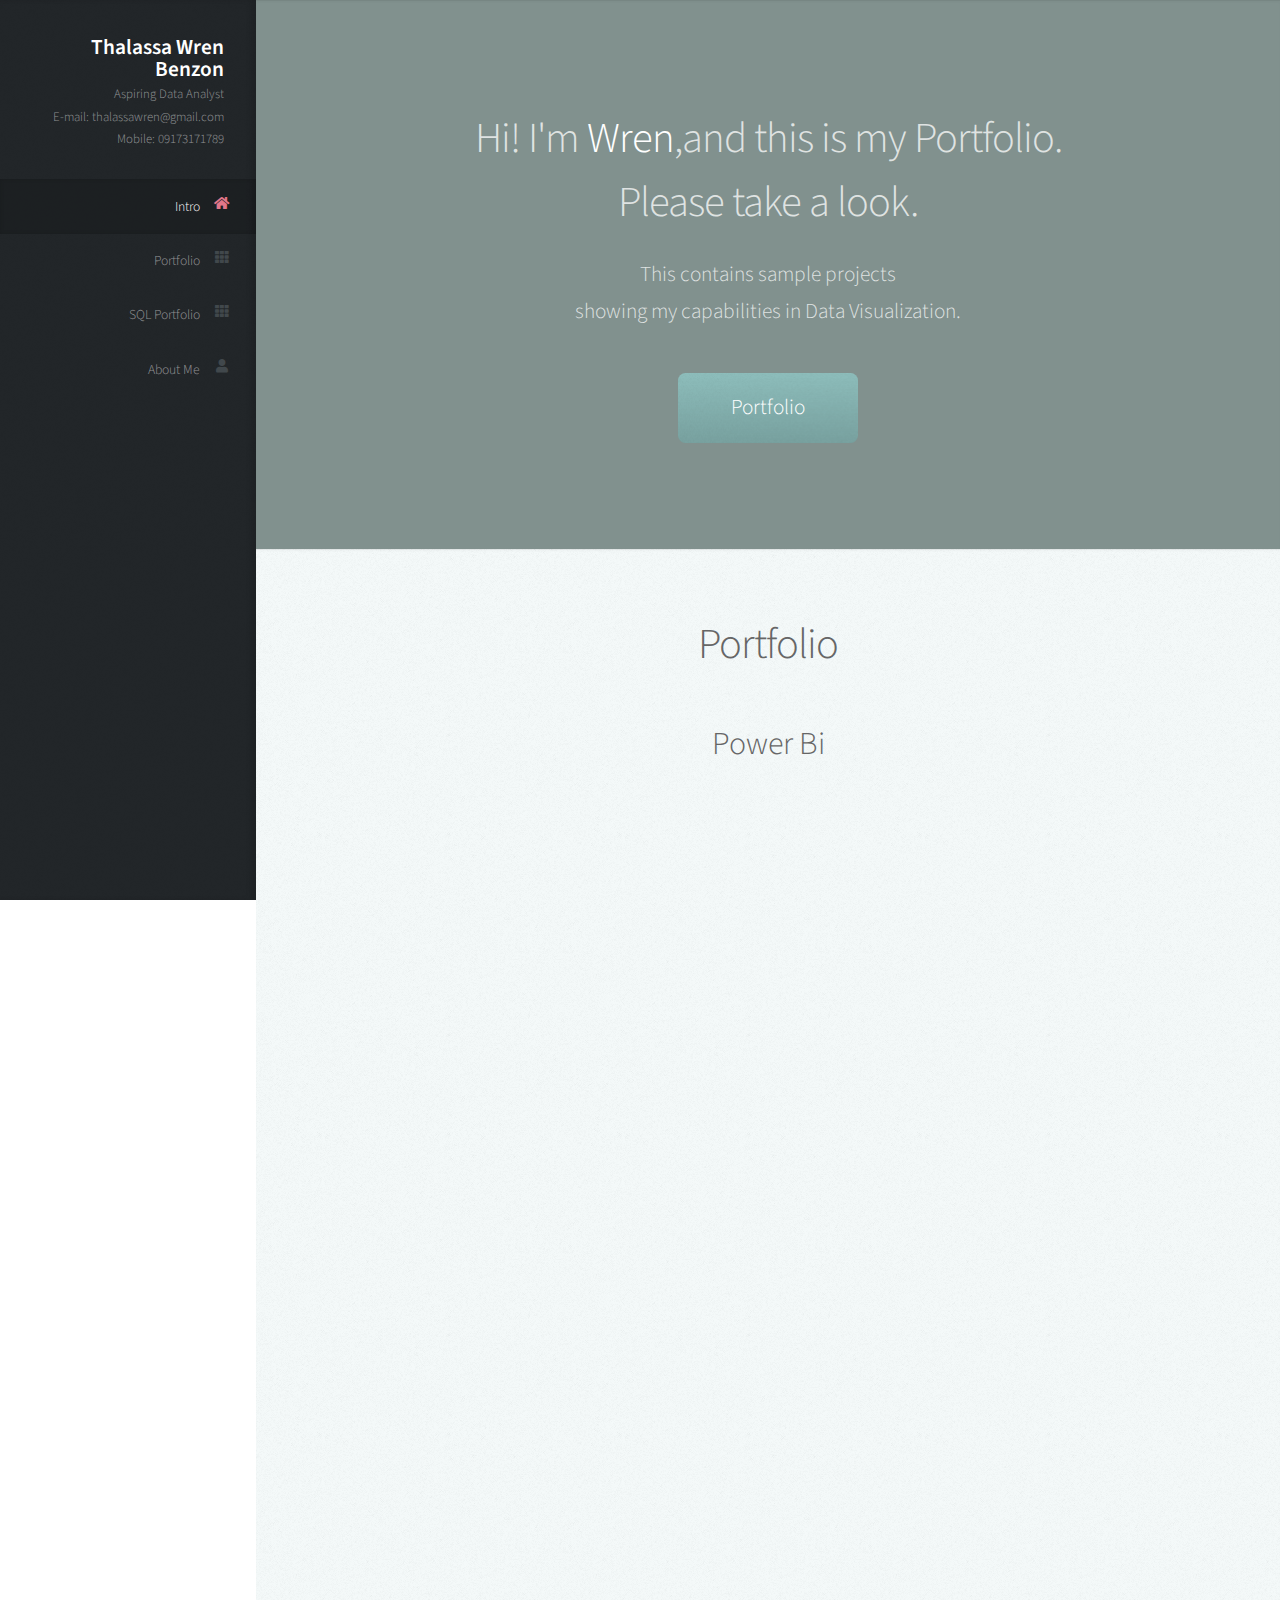
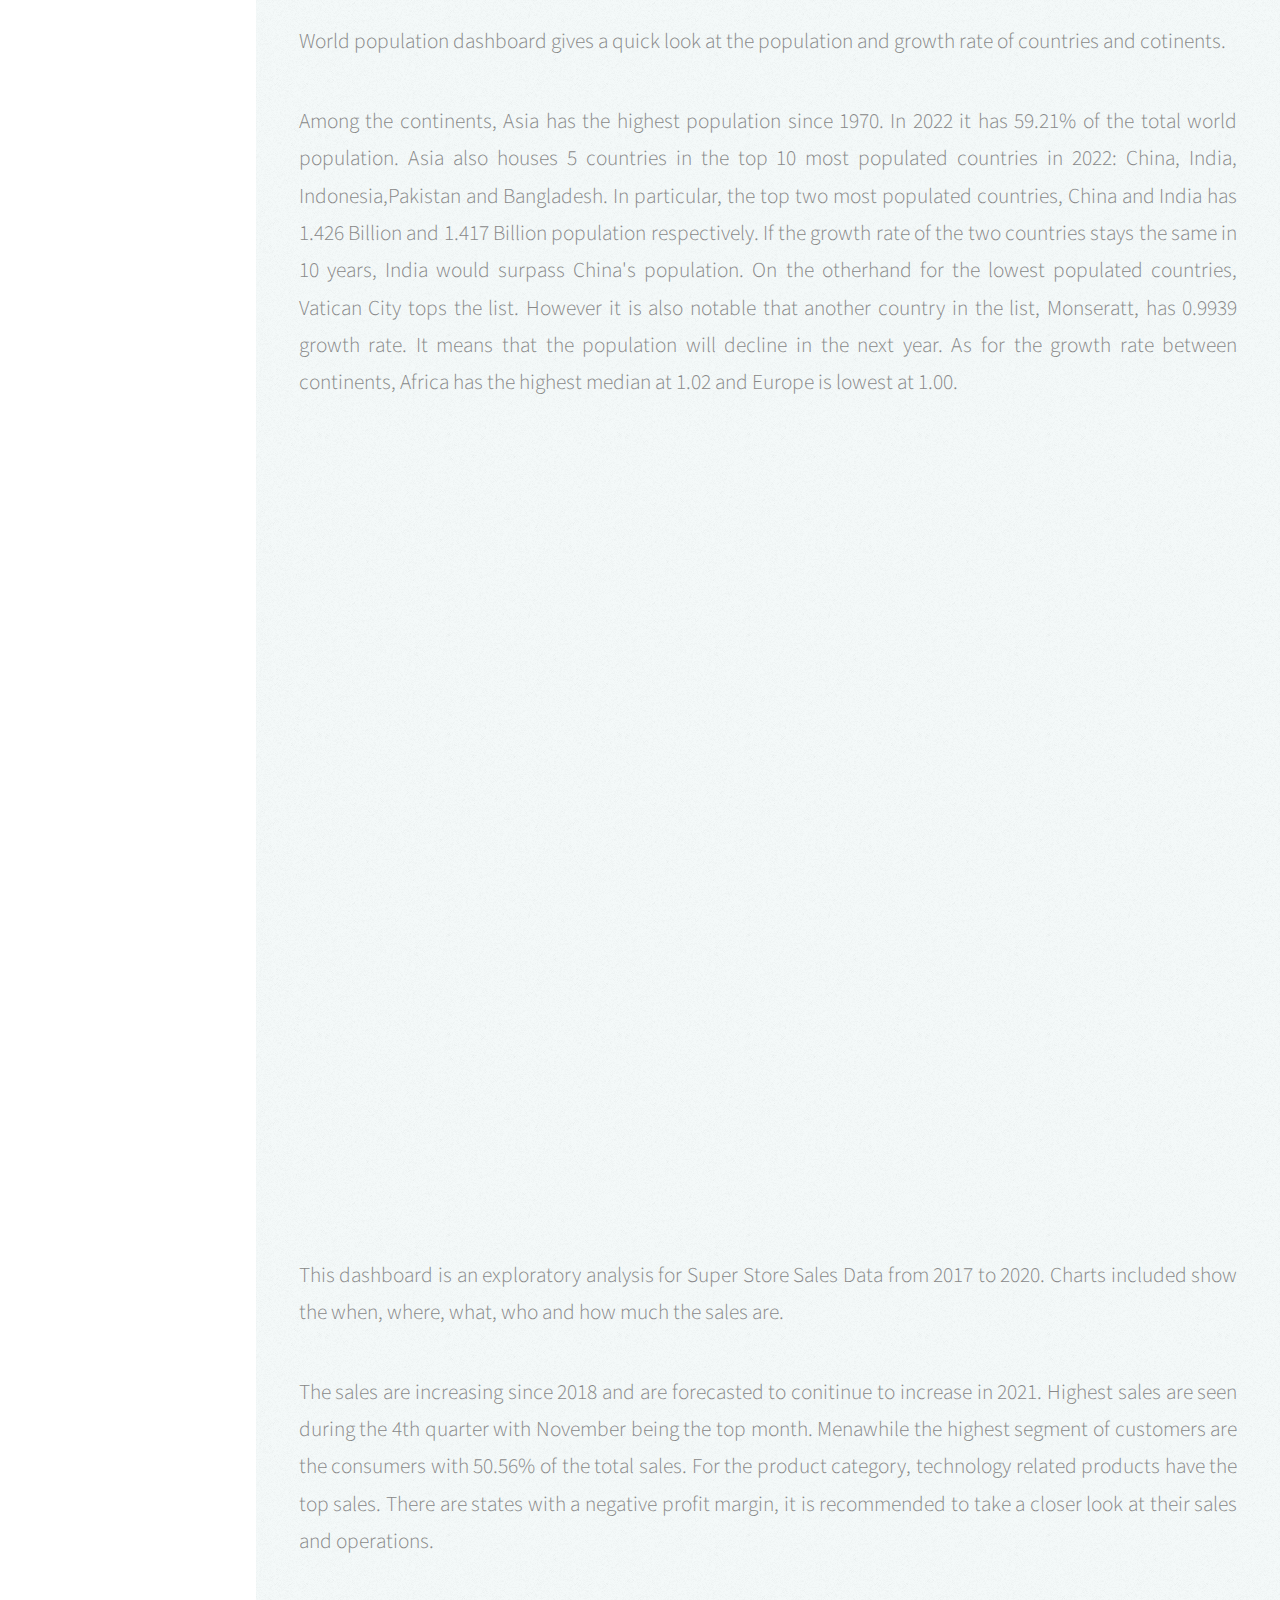
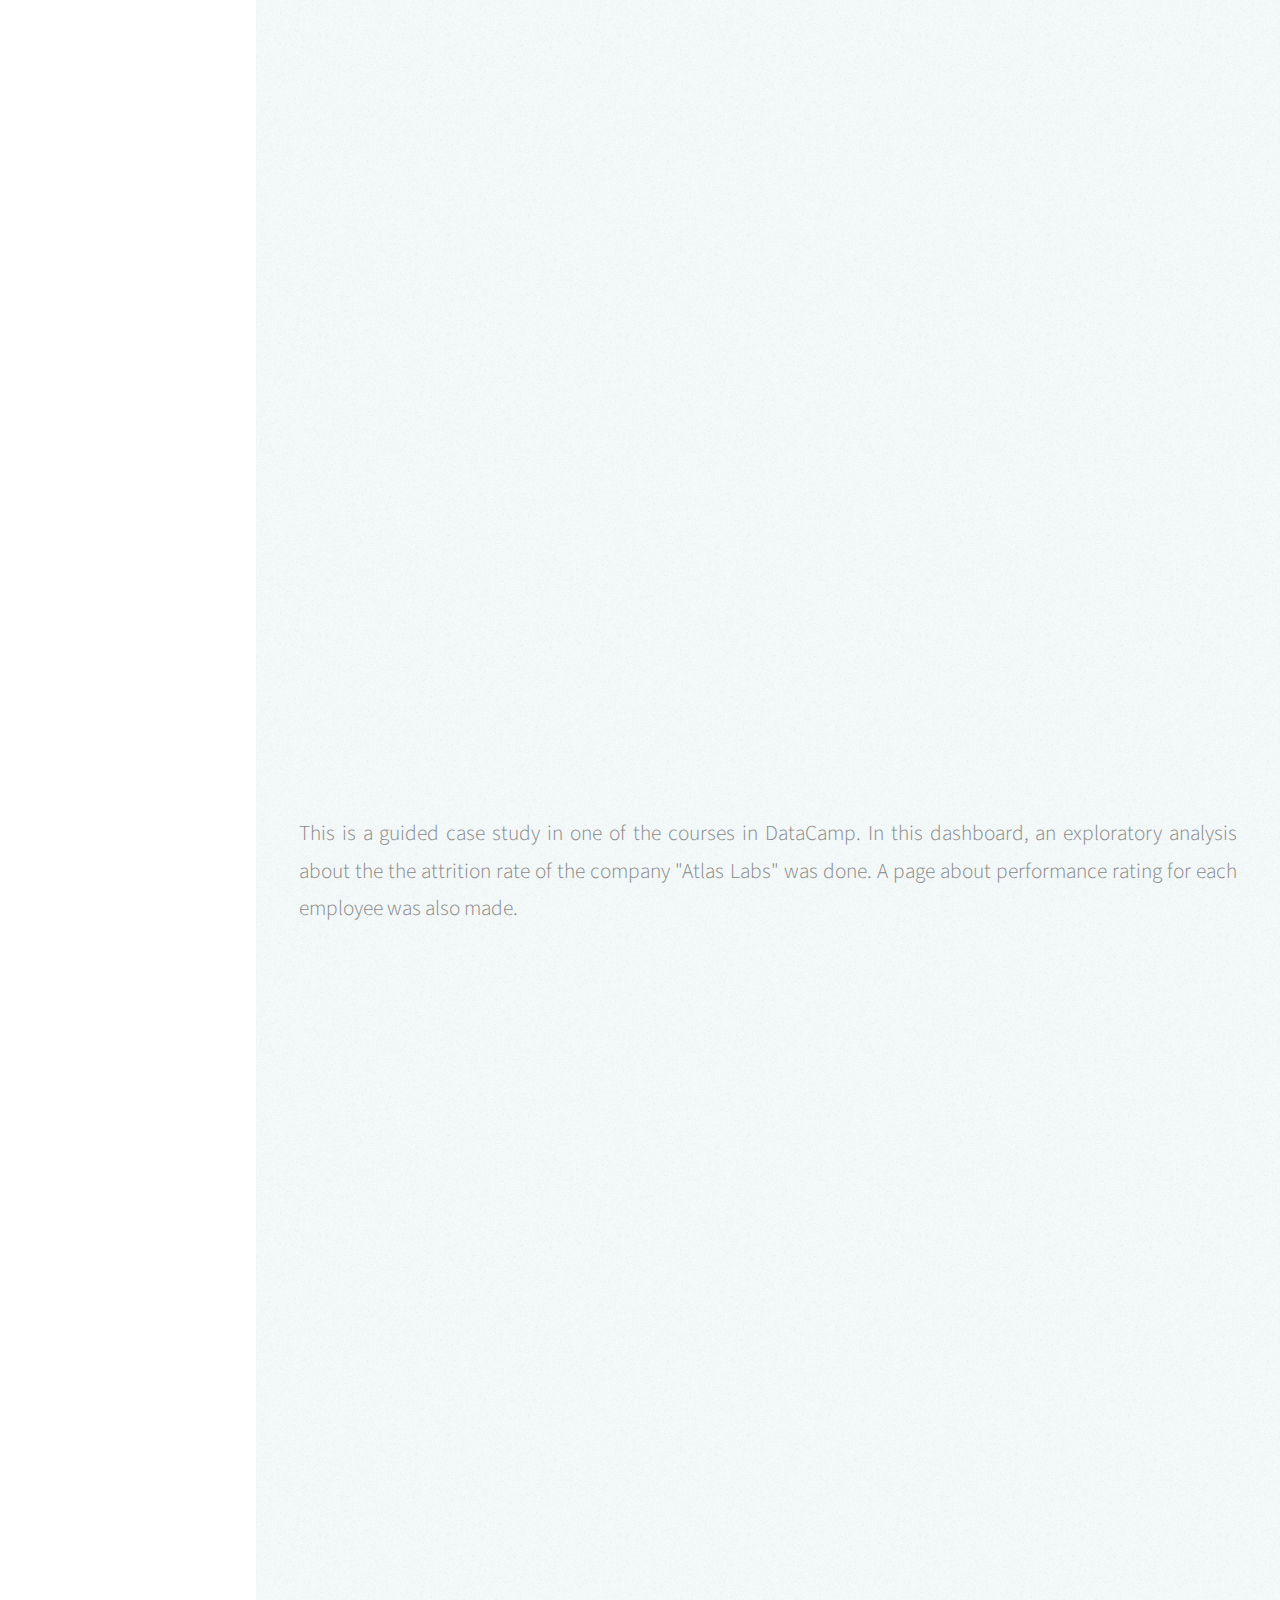
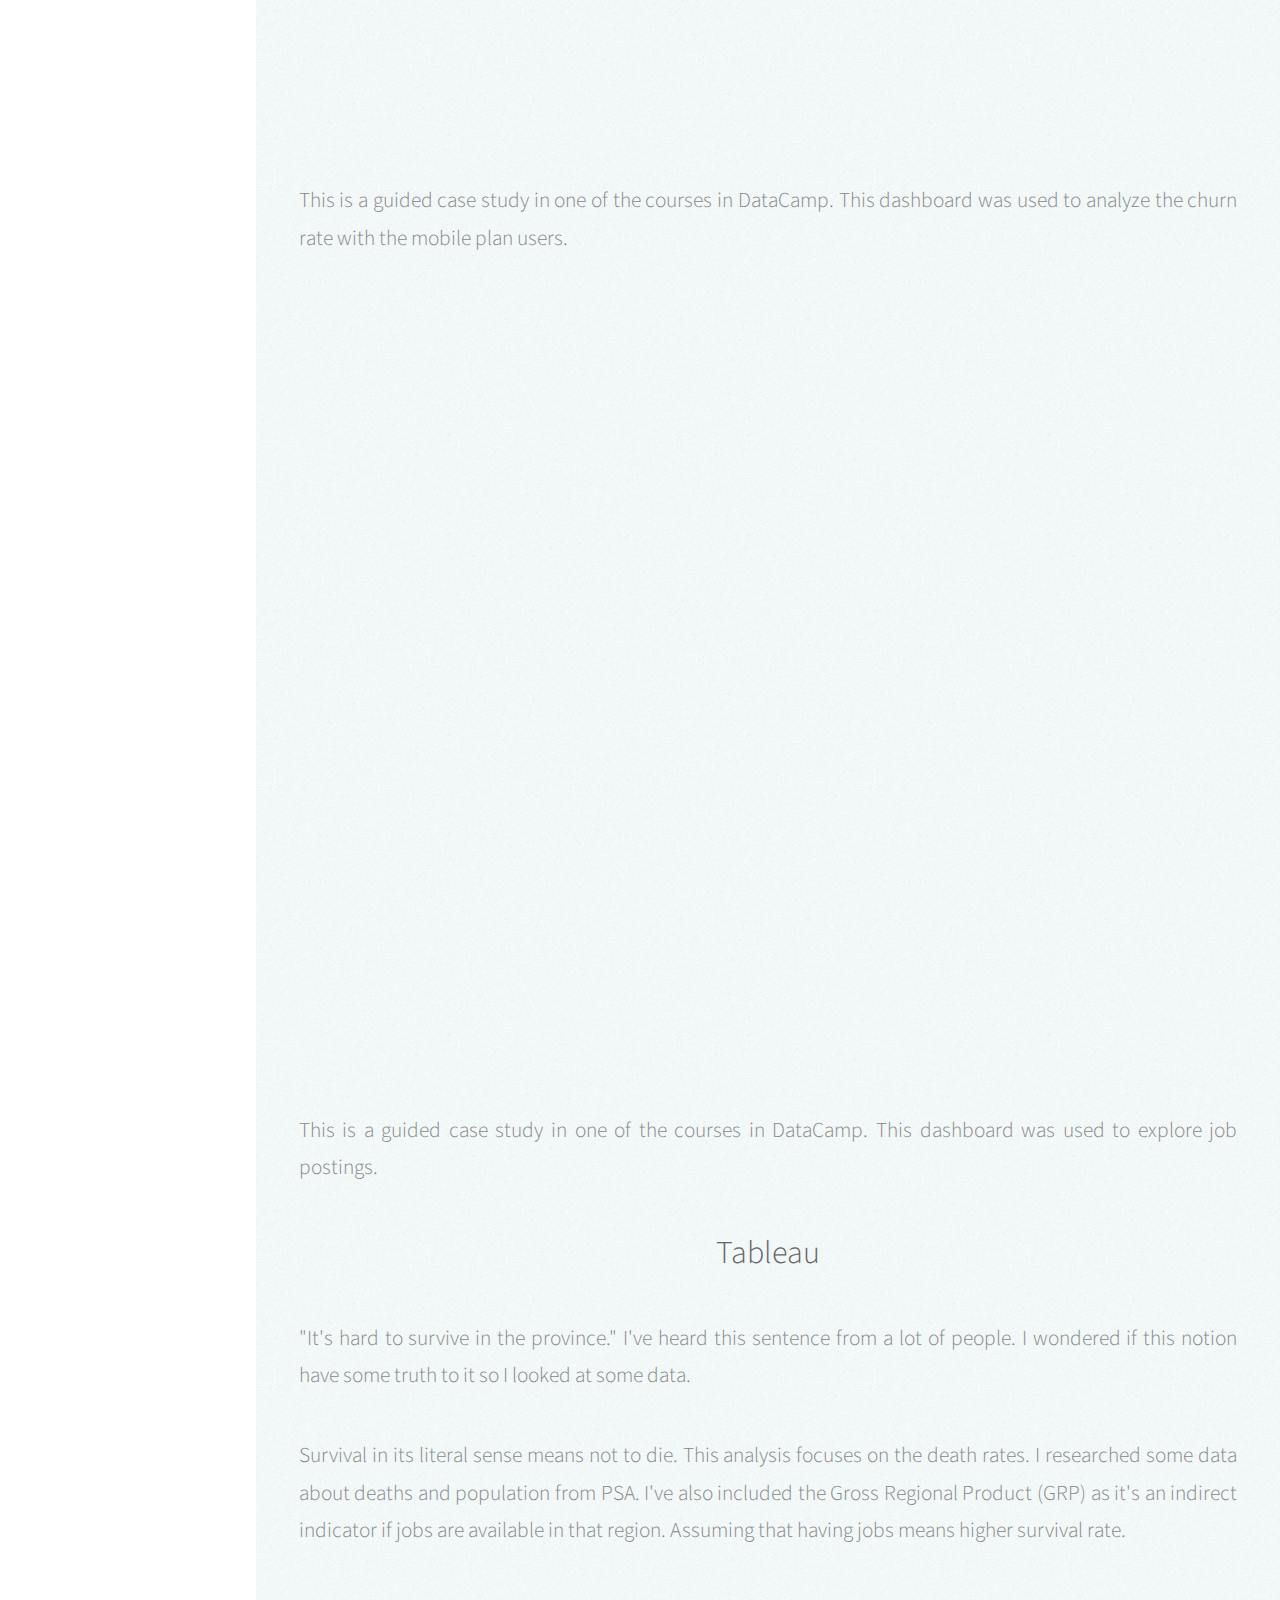
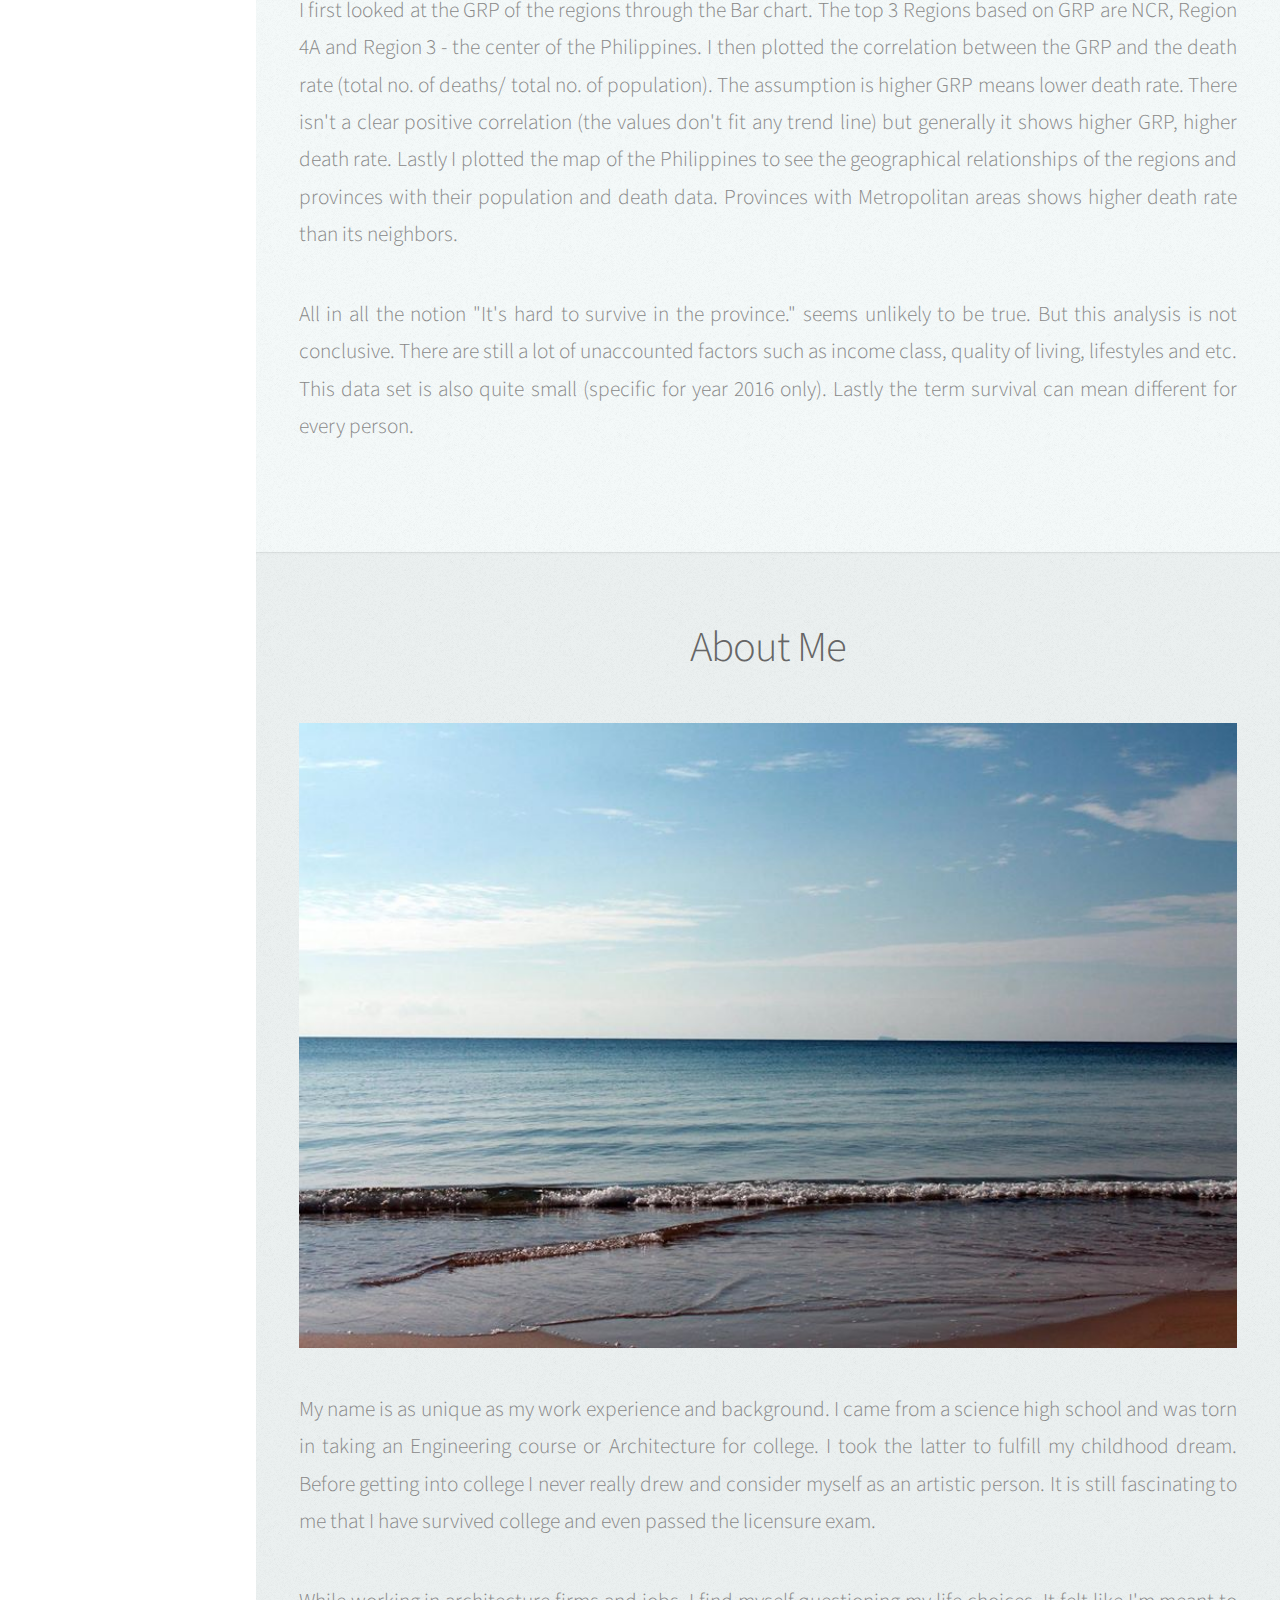
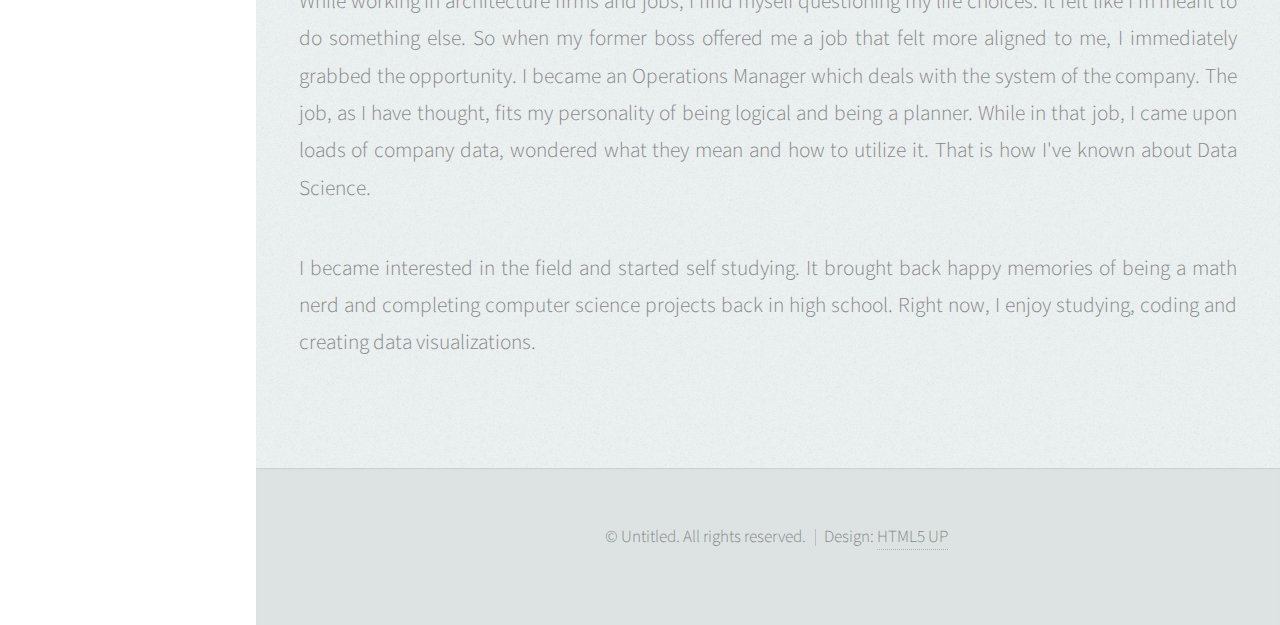
==== commit 476f9c10: "Update index.html" ====
--- a/index.html
+++ b/index.html
@@ -103,8 +103,7 @@
 			<iframe title="Case Study-Customer Churn - Overview" width="1400" height="800" src="https://app.powerbi.com/view?r=eyJrIjoiYTI0ZDQ0MzMtNjBmMy00YTA2LTlmMzktMGEyYjVkZTgxYzFiIiwidCI6IjFmMWI2ZTkyLTQyMzktNDkxZi1iNzQ0LWNkOTZkNGFjMDc5MyIsImMiOjEwfQ%3D%3D" frameborder="0" allowFullScreen="true"></iframe>
                         <p align="justify"> This is a guided case study in one of the courses in DataCamp. This dashboard was used to analyze the churn rate with the mobile plan users.</p>
 			
-			<iframe title="case study-job-market-data - Company" width="1400" height="800" src="https://app.powerbi.com/view?r=eyJrIjoiN2UxNDIyOTItYzZlYy00YmQ2LTlmMjYtMjc0MGRkZTNhZjM2IiwidCI6IjFmMWI2ZTkyLTQyMzktNDkxZi1iNzQ0LWNkOTZkNGFjMDc5MyIsImMiOjEwfQ%3D%3D" frameborder="0" allowFullScreen="true"></iframe>
-			
+			<iframe title="case study-job-market-data" width="1400" height="800" src="https://app.powerbi.com/view?r=eyJrIjoiN2UxNDIyOTItYzZlYy00YmQ2LTlmMjYtMjc0MGRkZTNhZjM2IiwidCI6IjFmMWI2ZTkyLTQyMzktNDkxZi1iNzQ0LWNkOTZkNGFjMDc5MyIsImMiOjEwfQ%3D%3D&pageName=ReportSection1a04ed9bd119323605ad" frameborder="0" allowFullScreen="true"></iframe>
 				
 		        <p align="justify"> This is a guided case study in one of the courses in DataCamp. This dashboard was used to explore job postings.</p>
 			
@@ -143,15 +142,15 @@
 
                         <a href="#" class="image featured"><img src="images/pic08.jpg" alt="" width="1000"/></a>
 
-                        <p align="justify">My name is as unique as my work experience and background. I came from a science high school and was torn to take an Engineering course or Architecture in college.
-                        I took the latter to fulfill my childhood dream. Before getting into college I never really draw and I don't consider myself as an artistic person. 
-                        It is still fascinating to me that I survived college and even passed the licensure exam.</p>
+                        <p align="justify">My name is as unique as my work experience and background. I came from a science high school and was torn in taking an Engineering course or Architecture for college.
+                        I took the latter to fulfill my childhood dream. Before getting into college I never really drew and consider myself as an artistic person. 
+                        It is still fascinating to me that I have survived college and even passed the licensure exam.</p>
                         <p align="justify">While working in architecture firms and jobs, I find myself questioning my life choices. It felt like I'm meant to do something else.
-                        So when my former boss offered me a job different from Architecture, I immediately grabbed the opportunity. I became an Operations Manager which deals with the system of the company.
-                        The job fits my personality of being logical and being a planner. In that job I came upon loads of underutilized company data. 
-                        I wondered what the data mean and how to utilize it. That is how I've known about Data Science.</p>
+                        So when my former boss offered me a job that felt more aligned to me, I immediately grabbed the opportunity. I became an Operations Manager which deals with the system of the company.
+                        The job, as I have thought, fits my personality of being logical and being a planner. While in that job, I came upon loads of company data, 
+                        wondered what they mean and how to utilize it. That is how I've known about Data Science.</p>
                         <p align="justify">I became interested in the field and started self studying. It brought back happy memories of being a math nerd and completing computer science projects back in high school. 
-                        I'm not sure if Data Science is the right field for me but right now I enjoy studying, coding and creating visualizations.</p>
+                        Right now, I enjoy studying, coding and creating data visualizations.</p>
 
                     </div>
                 </section>
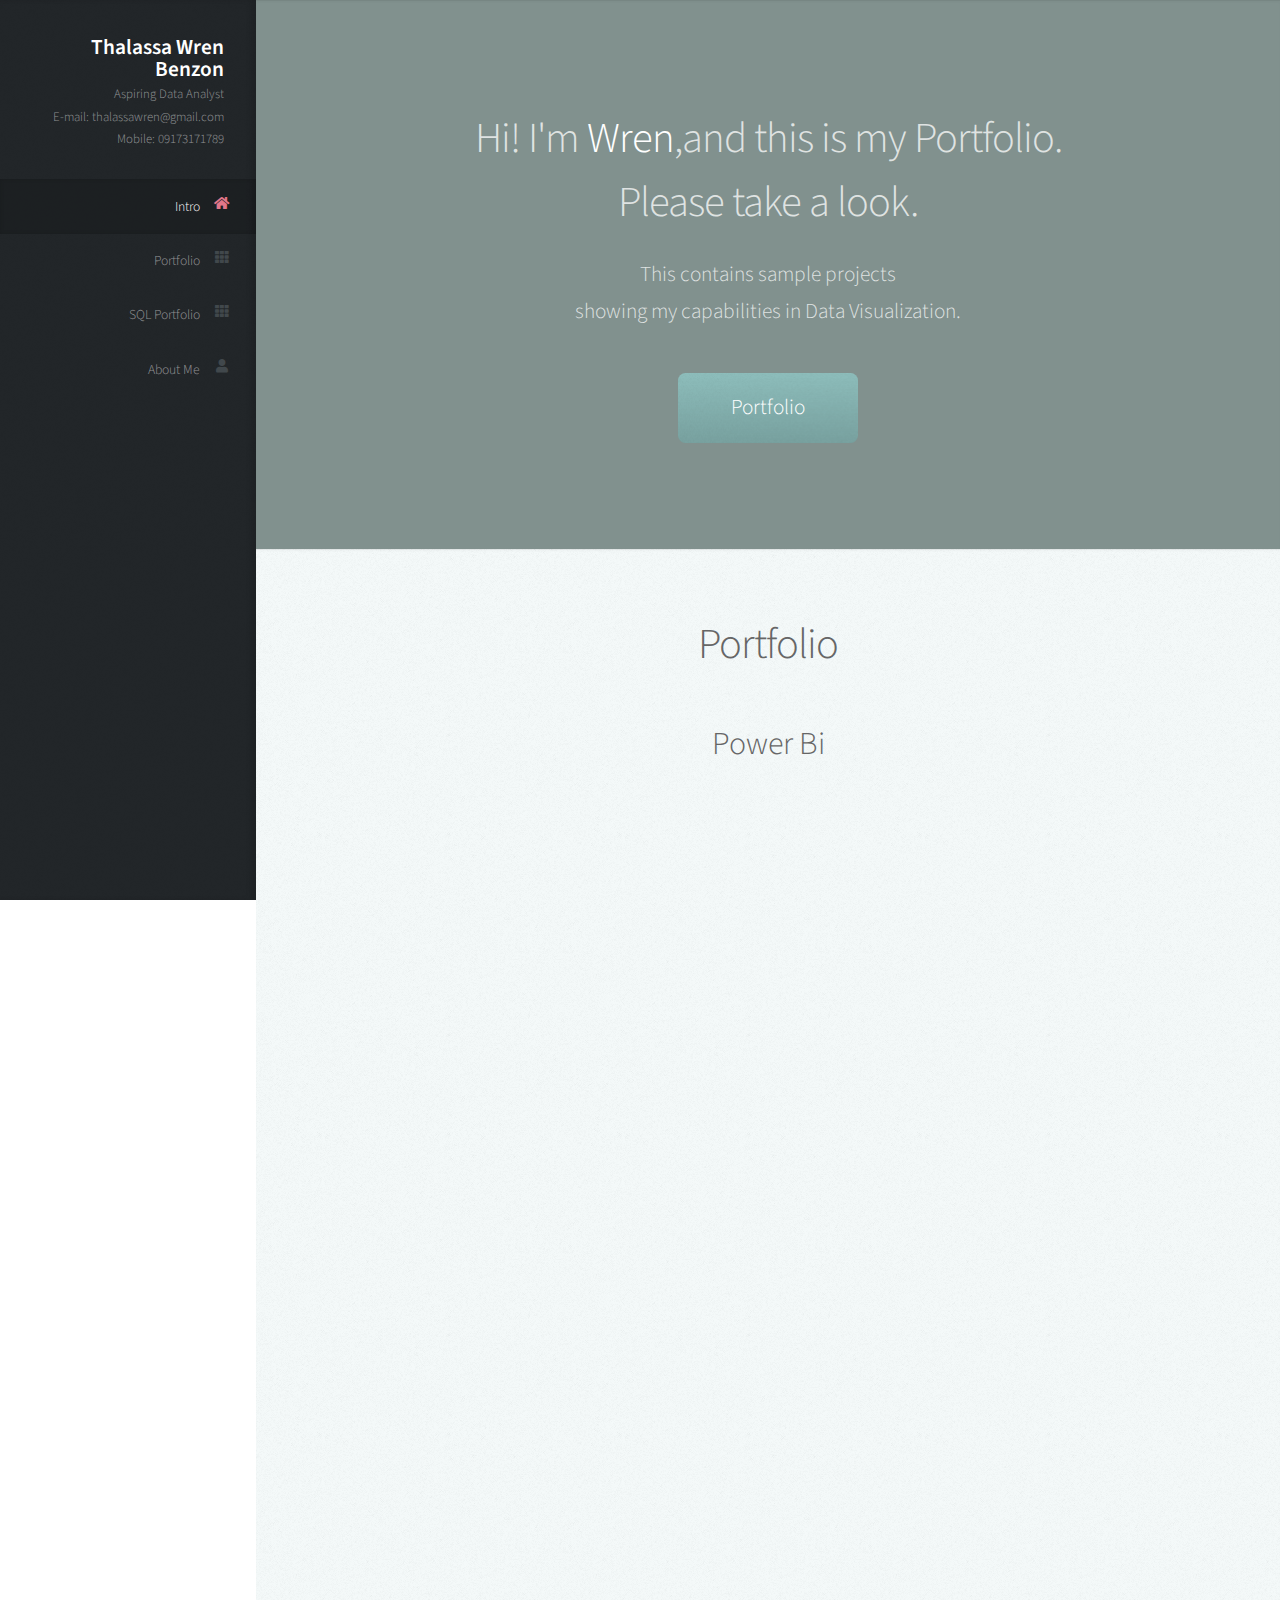
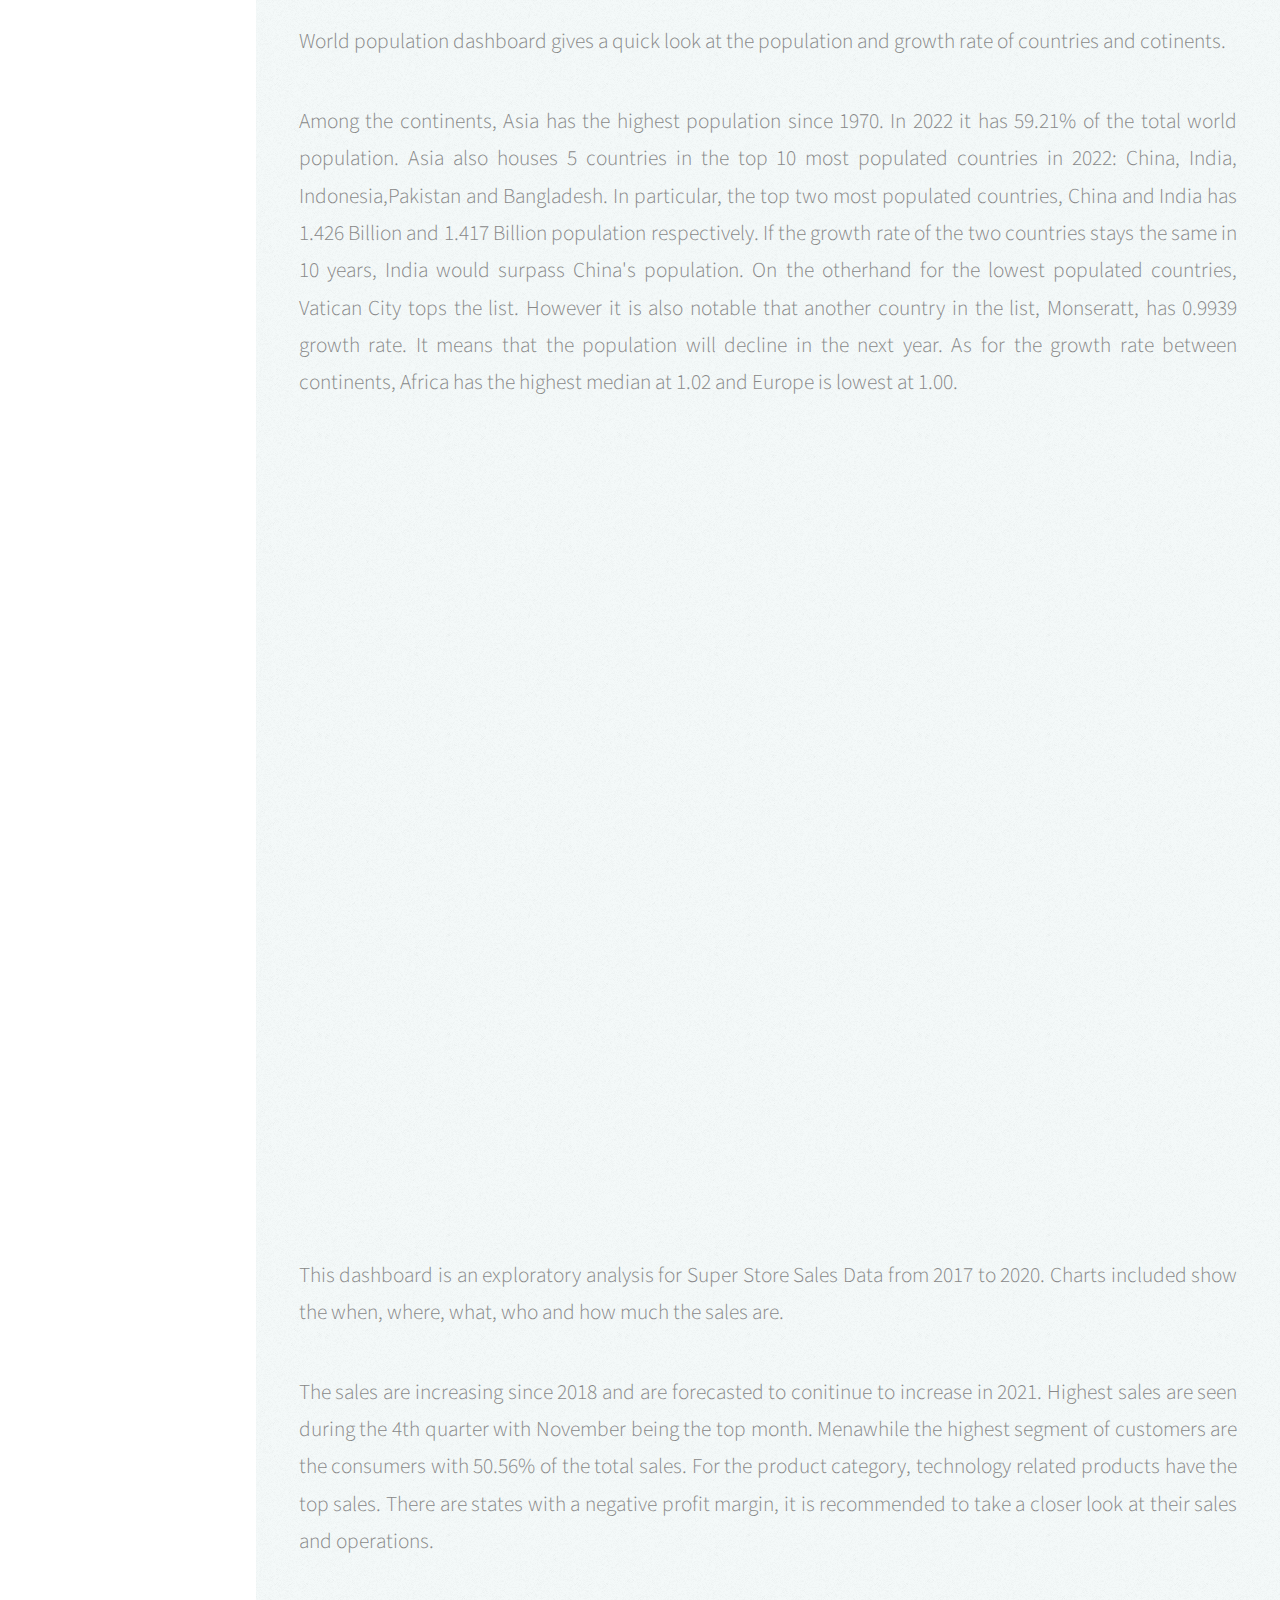
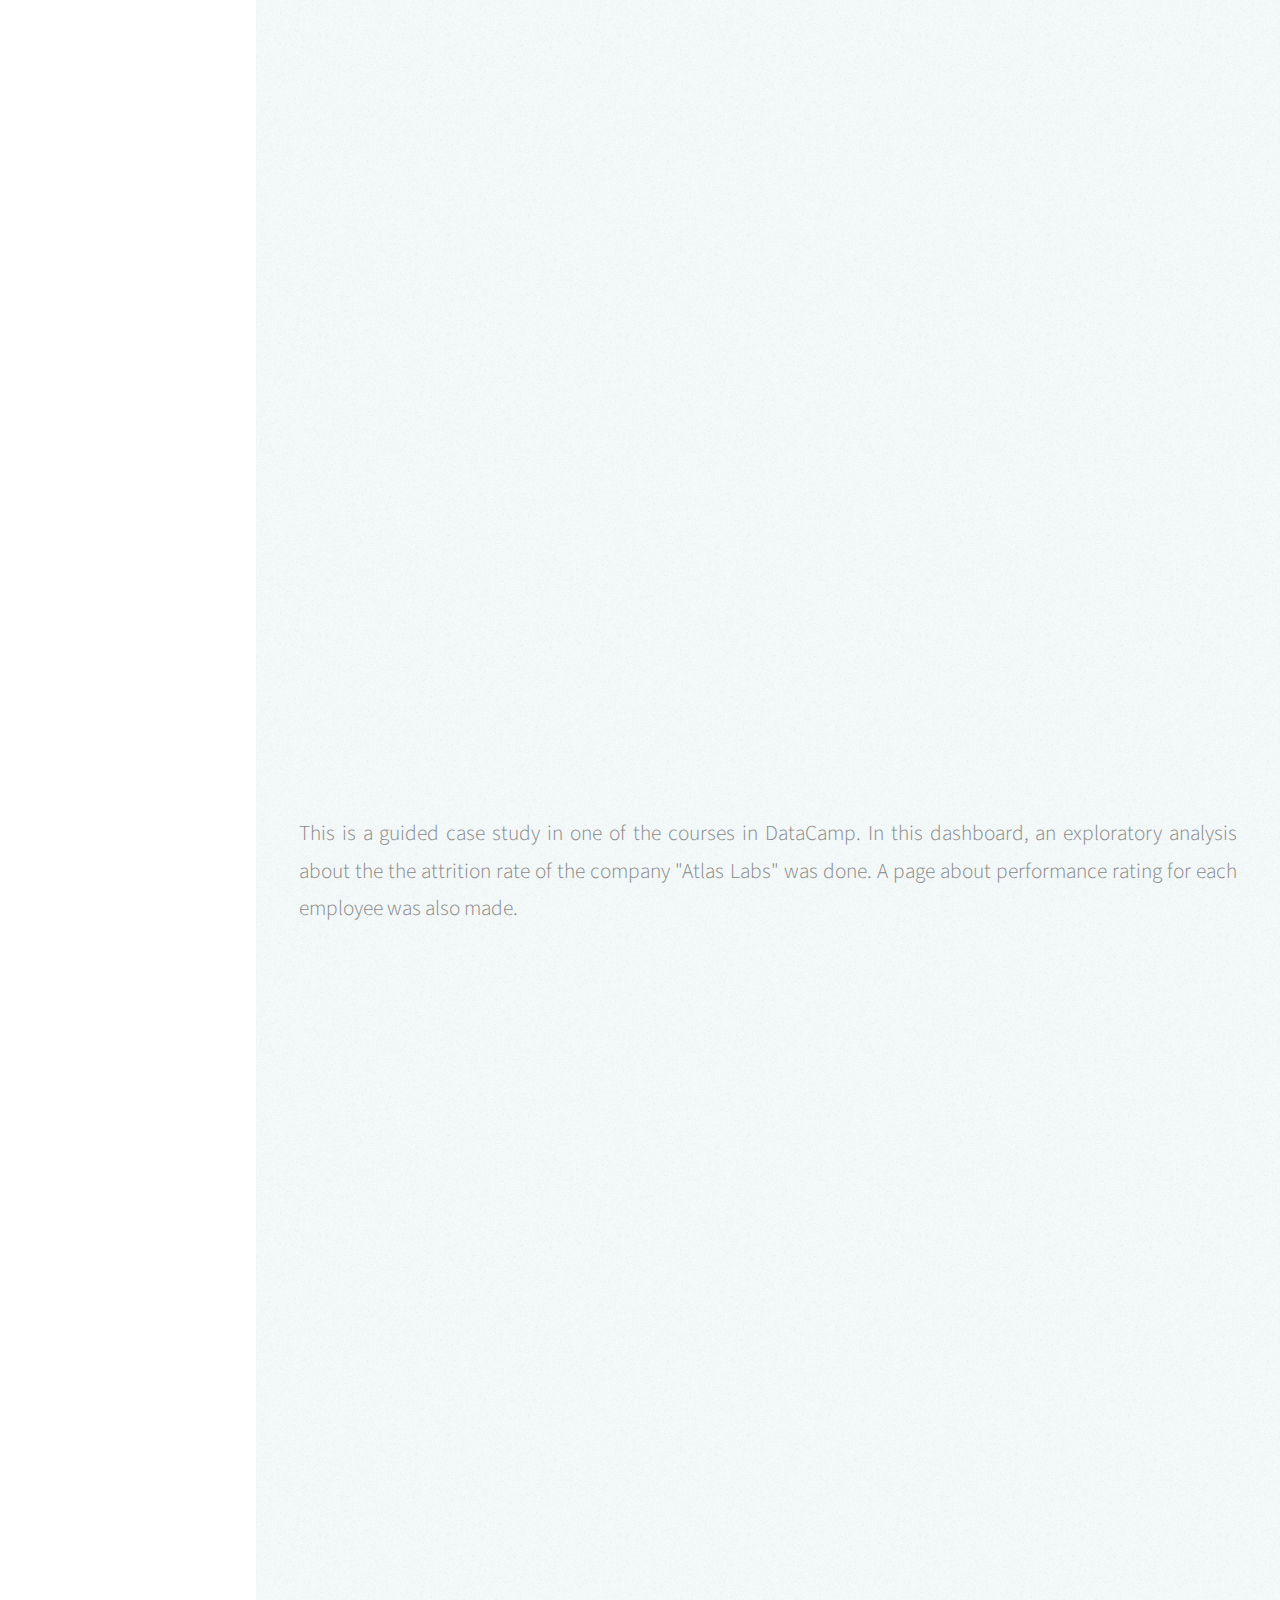
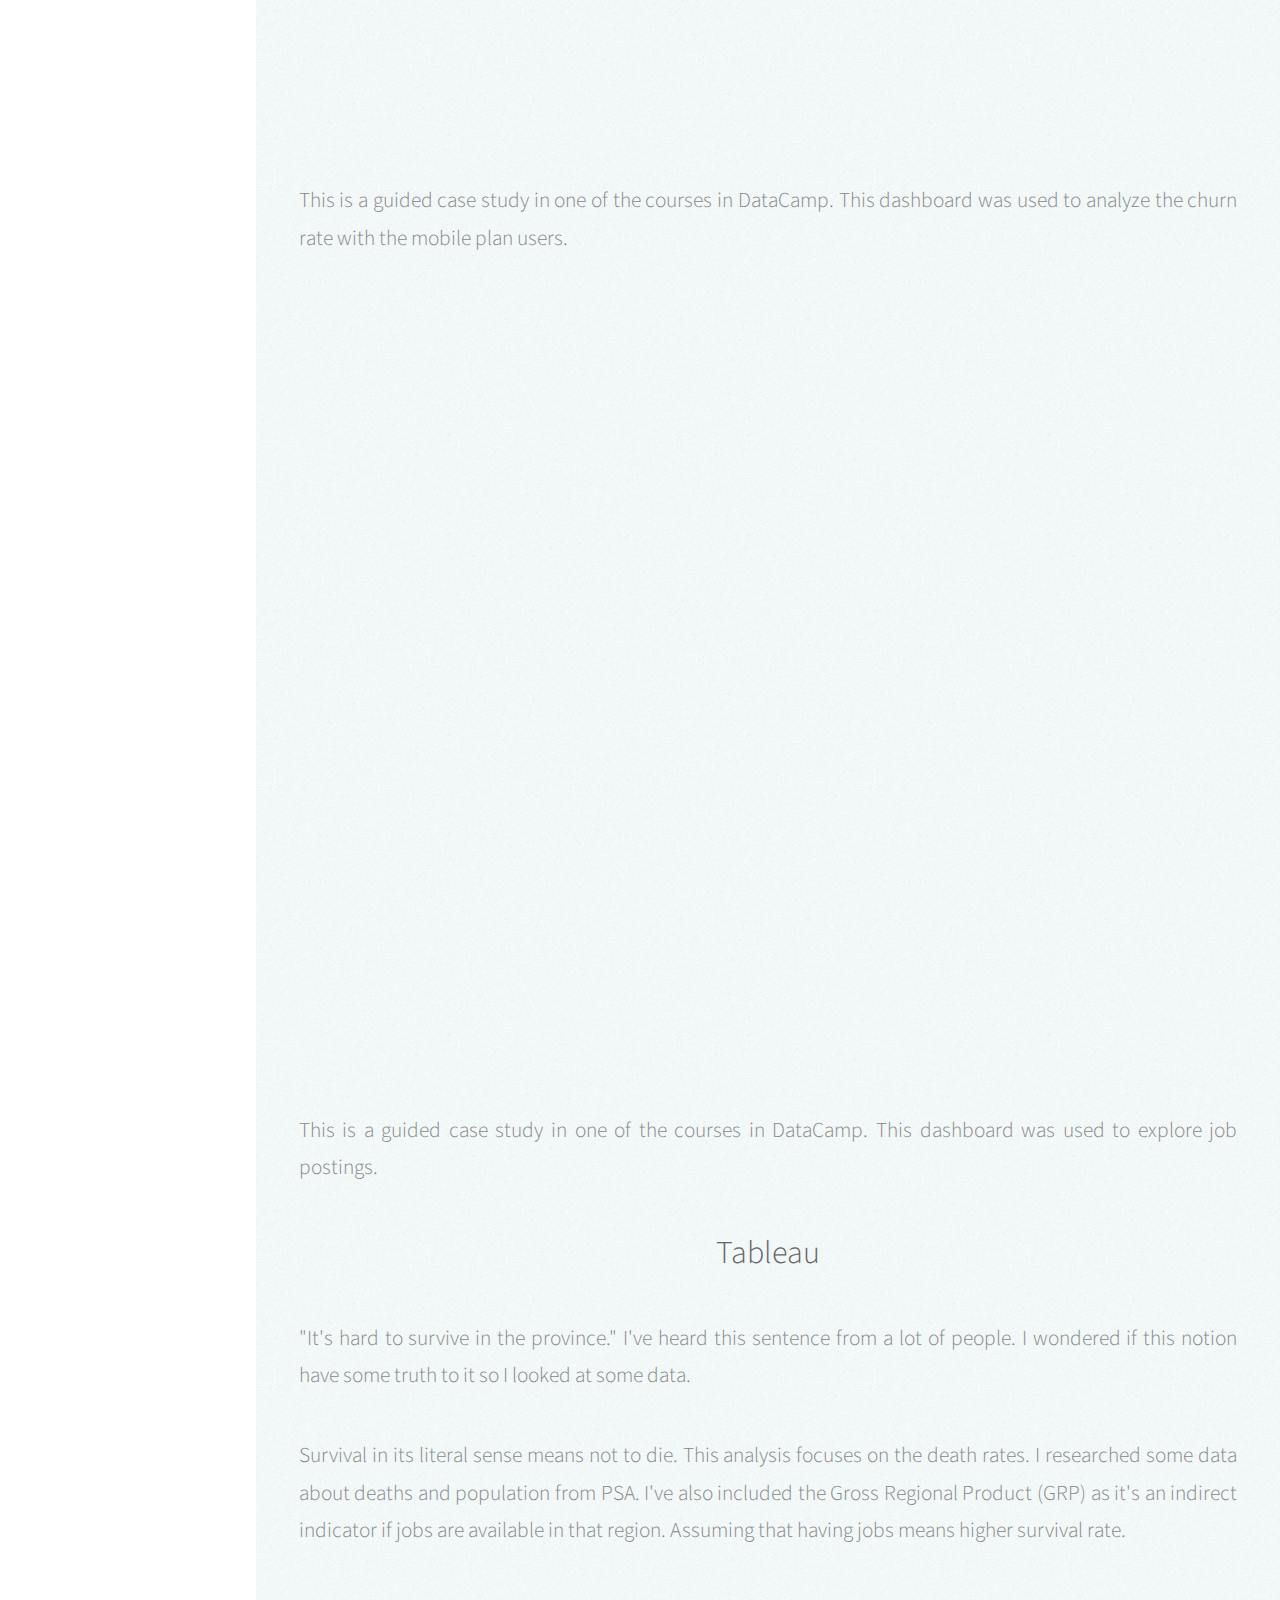
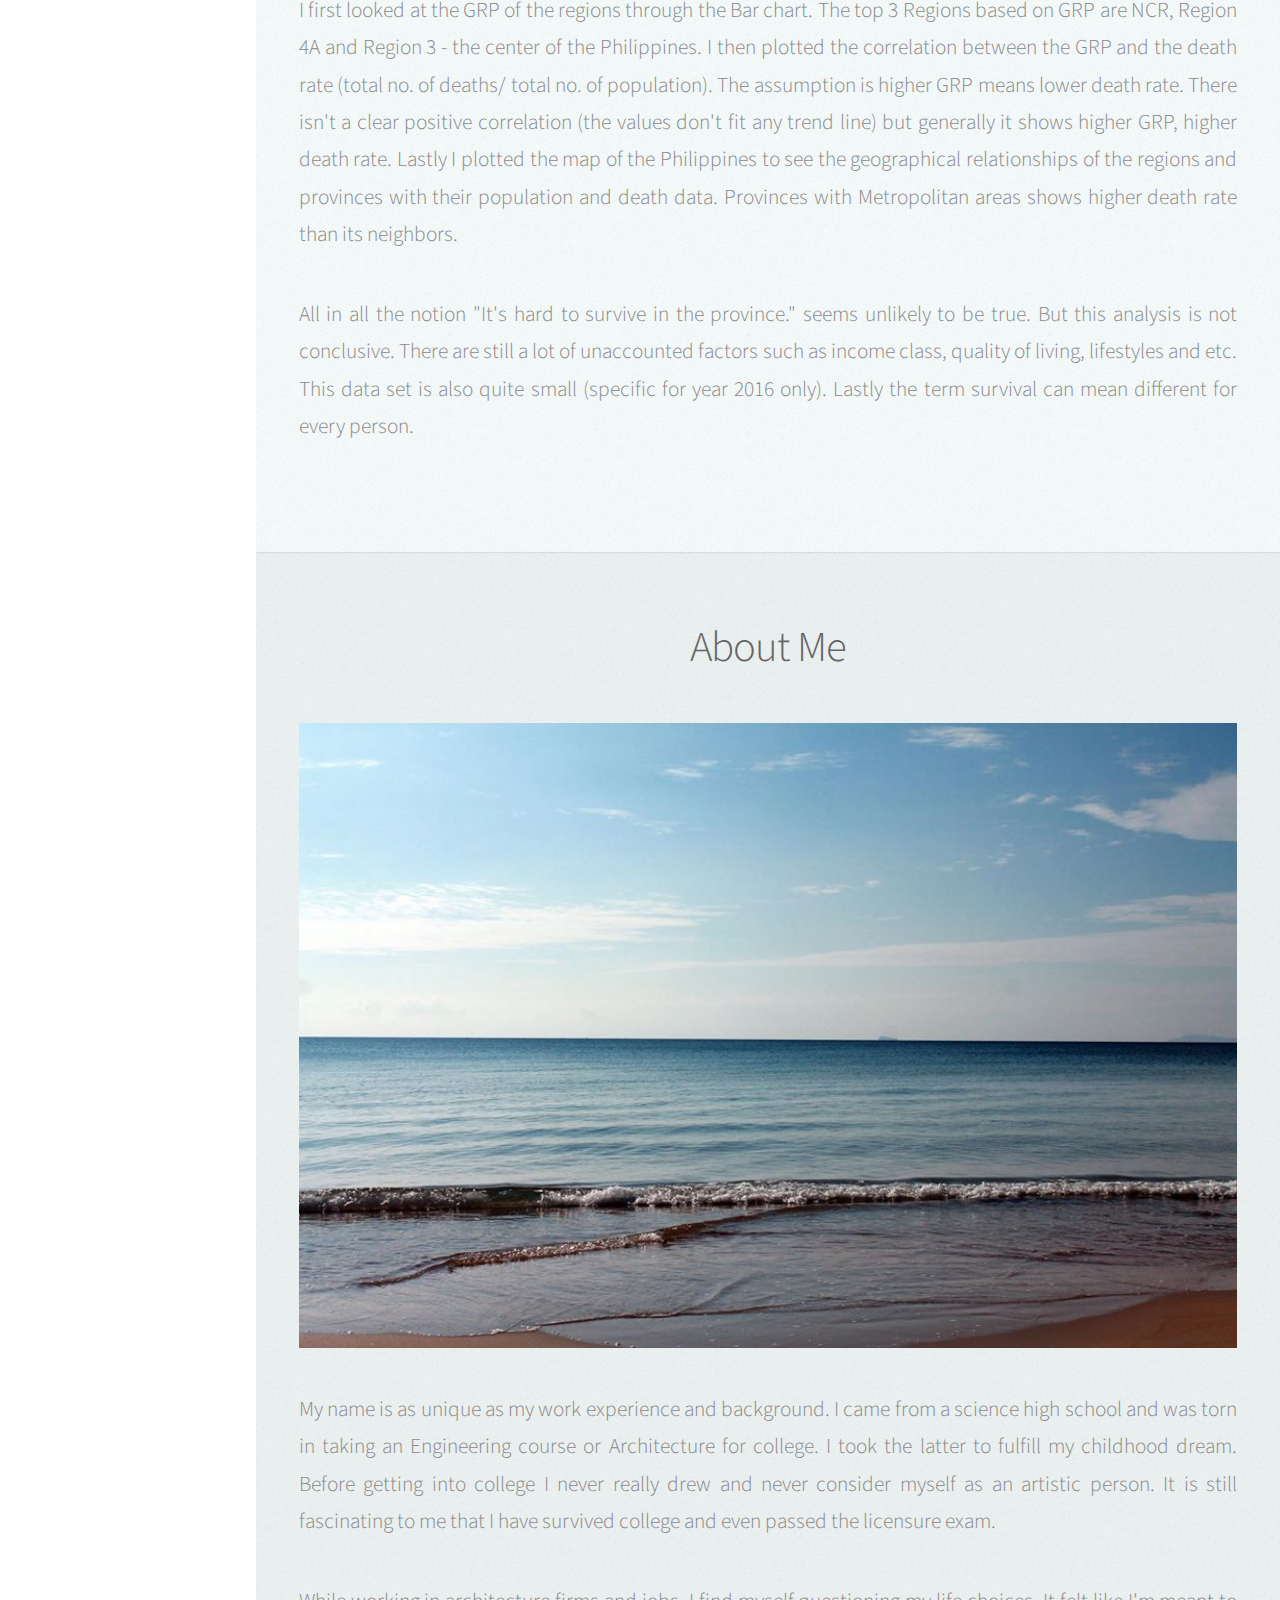
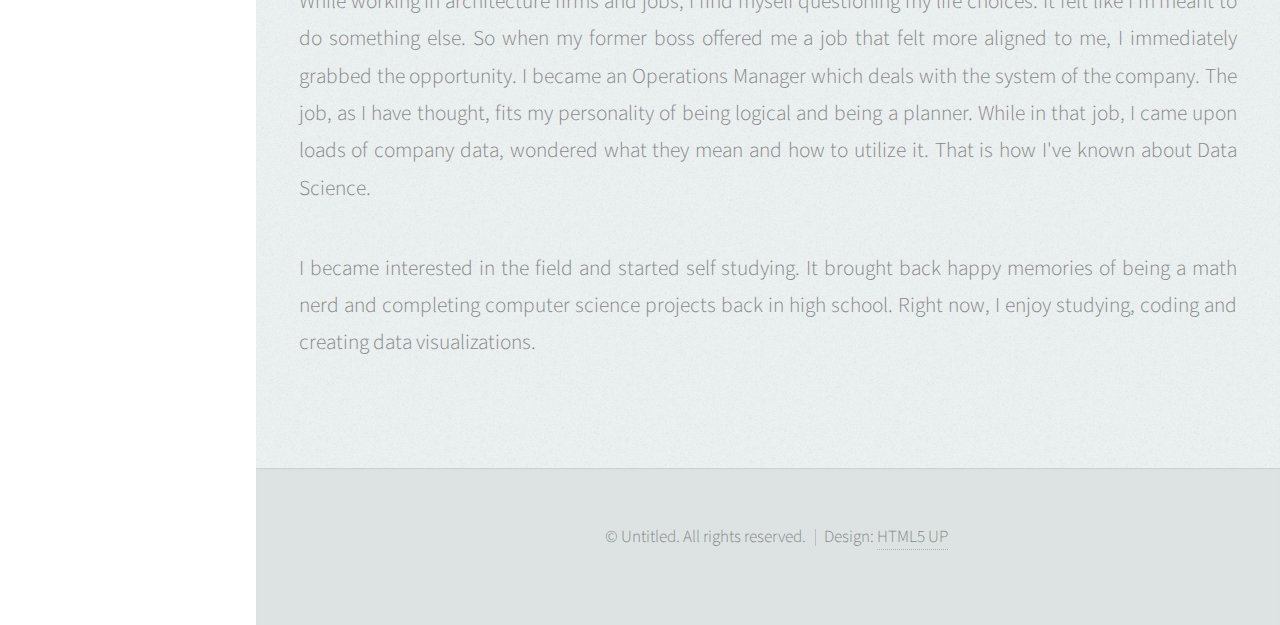
==== commit bb419169: "Update index.html" ====
--- a/index.html
+++ b/index.html
@@ -143,7 +143,7 @@
                         <a href="#" class="image featured"><img src="images/pic08.jpg" alt="" width="1000"/></a>
 
                         <p align="justify">My name is as unique as my work experience and background. I came from a science high school and was torn in taking an Engineering course or Architecture for college.
-                        I took the latter to fulfill my childhood dream. Before getting into college I never really drew and consider myself as an artistic person. 
+                        I took the latter to fulfill my childhood dream. Before getting into college I never really drew and never consider myself as an artistic person. 
                         It is still fascinating to me that I have survived college and even passed the licensure exam.</p>
                         <p align="justify">While working in architecture firms and jobs, I find myself questioning my life choices. It felt like I'm meant to do something else.
                         So when my former boss offered me a job that felt more aligned to me, I immediately grabbed the opportunity. I became an Operations Manager which deals with the system of the company.
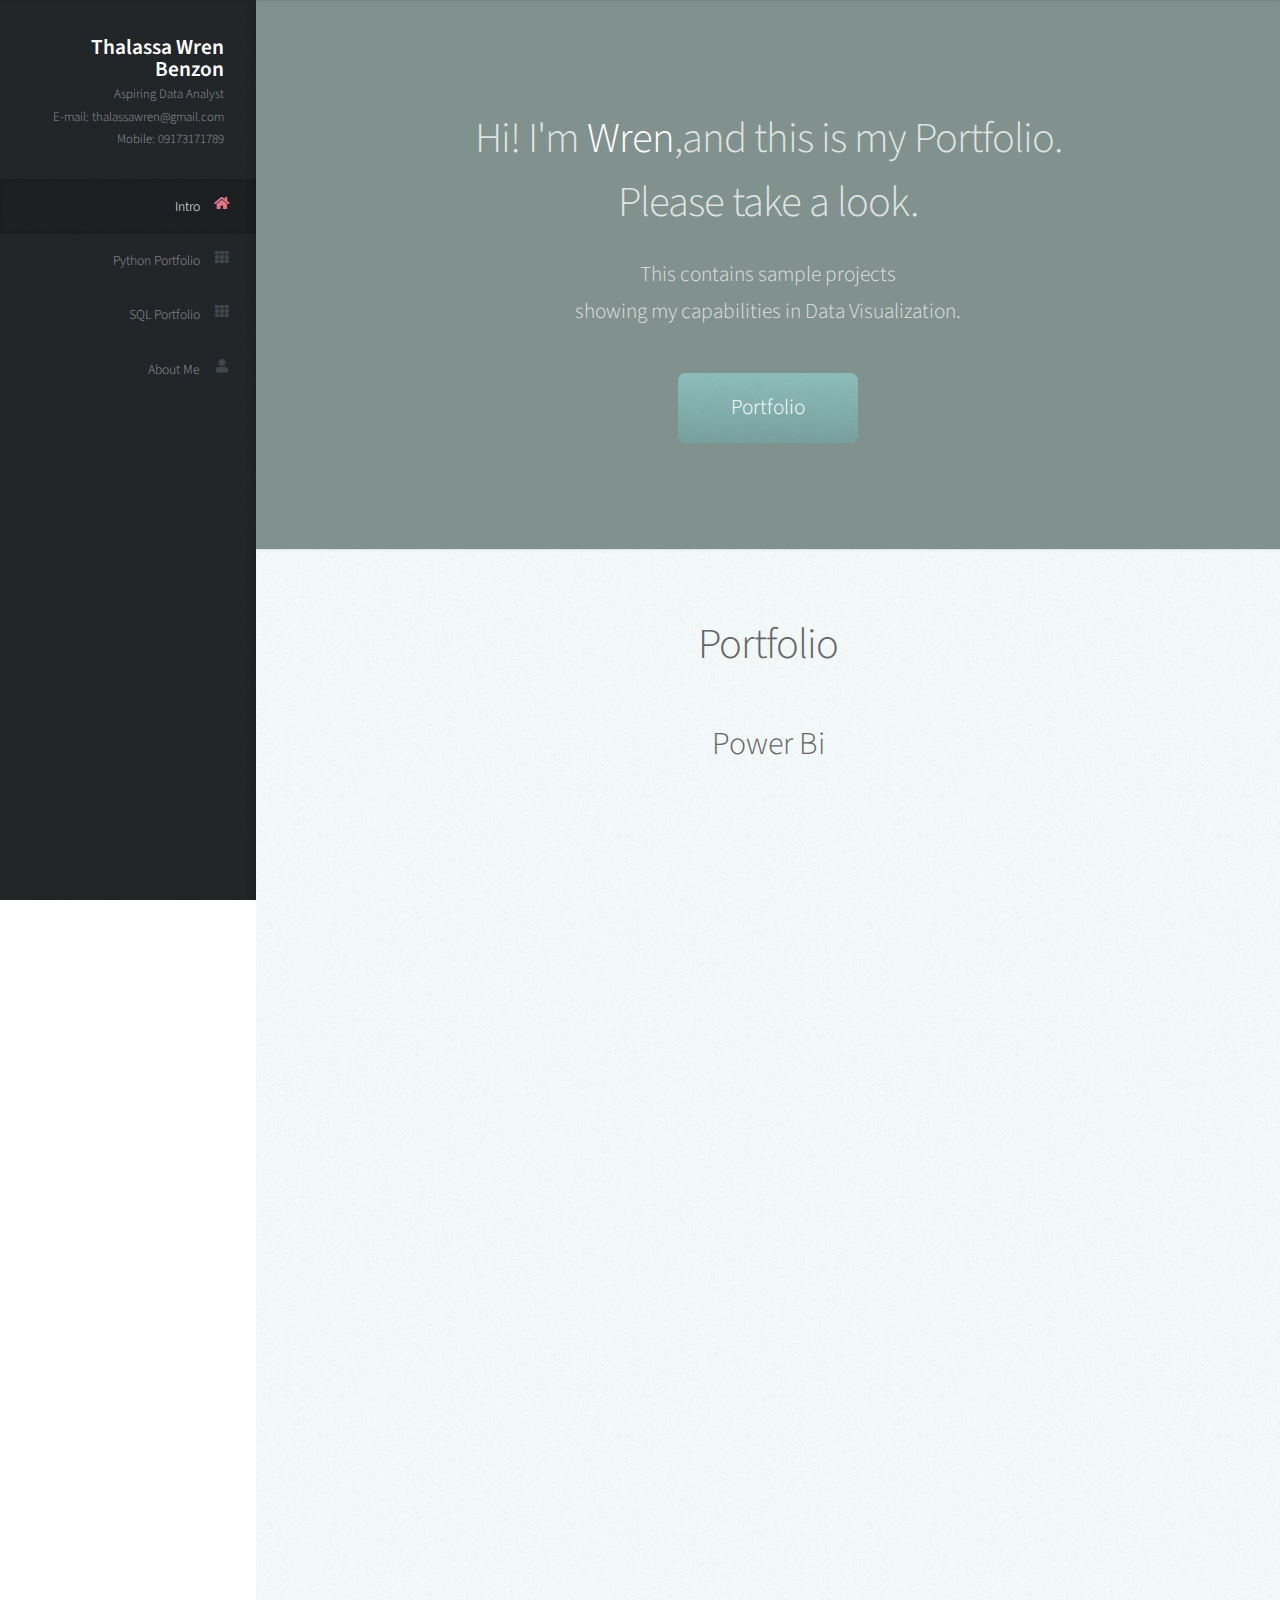
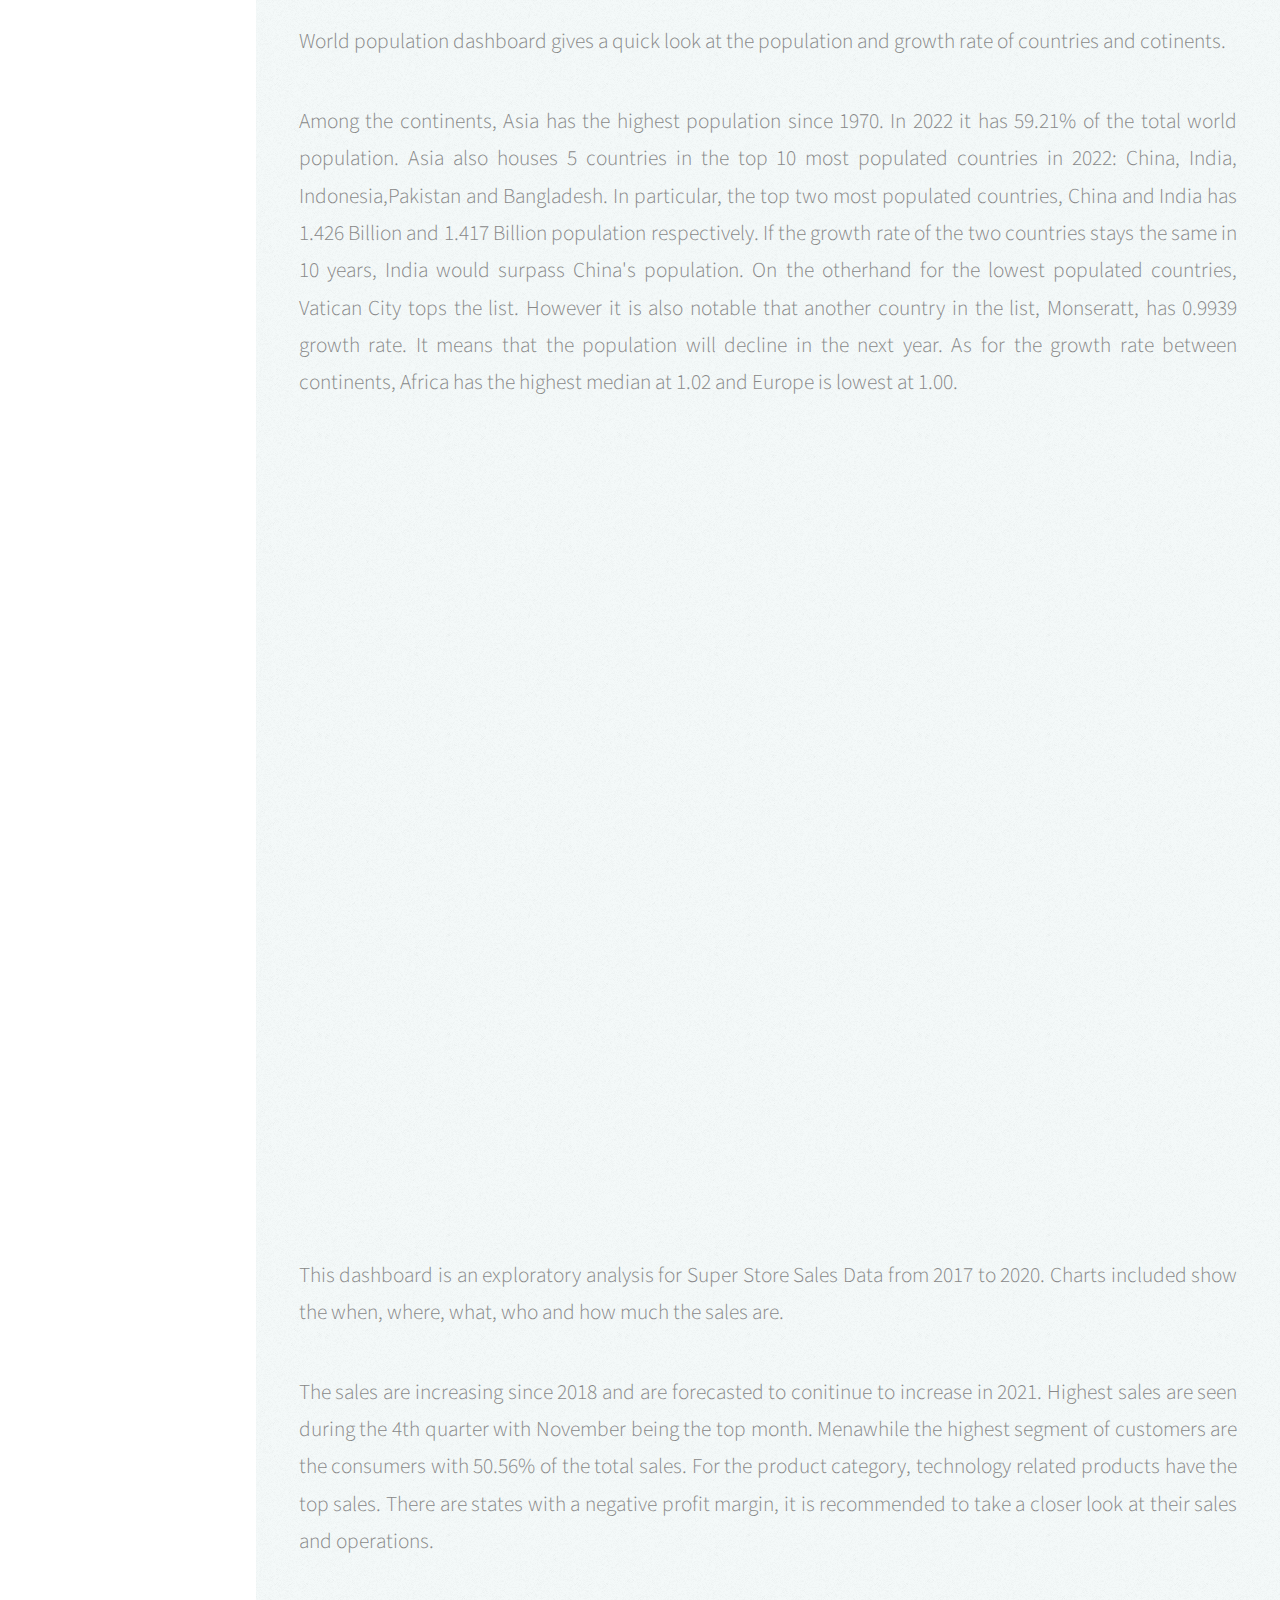
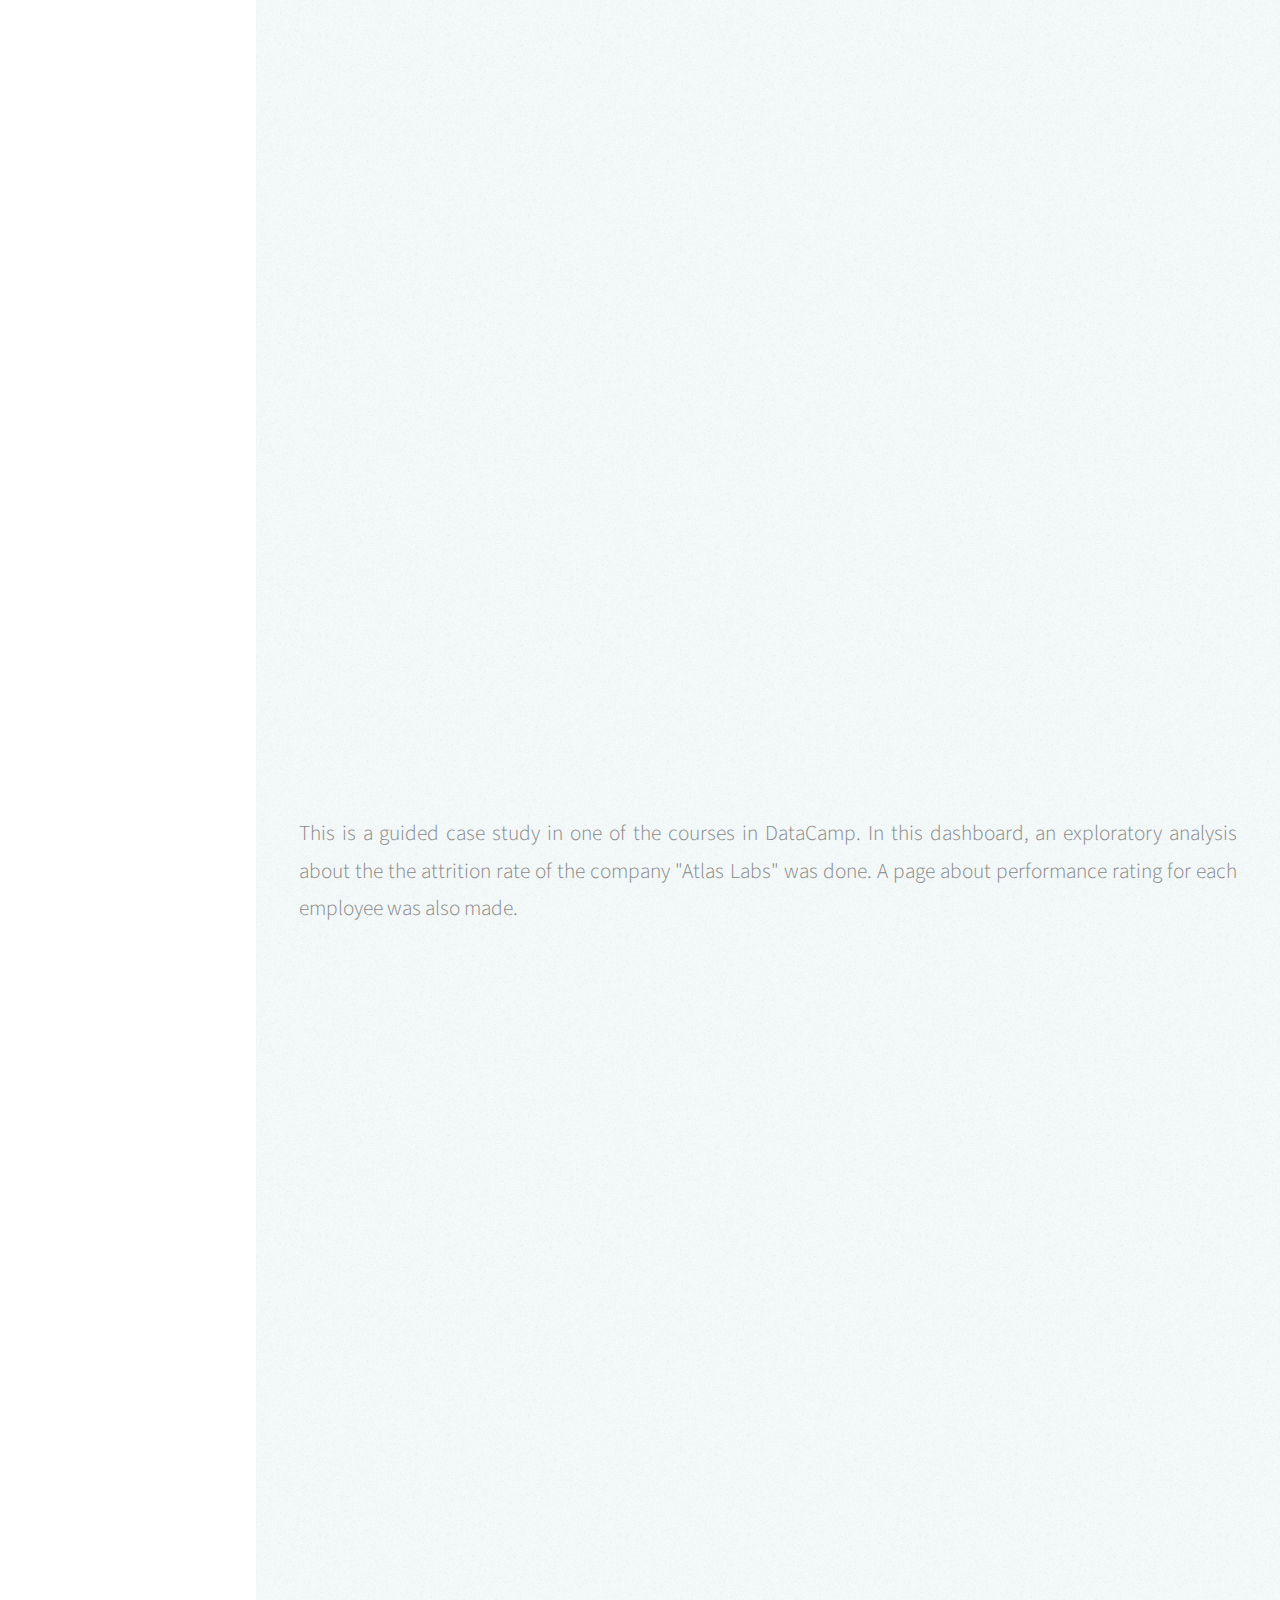
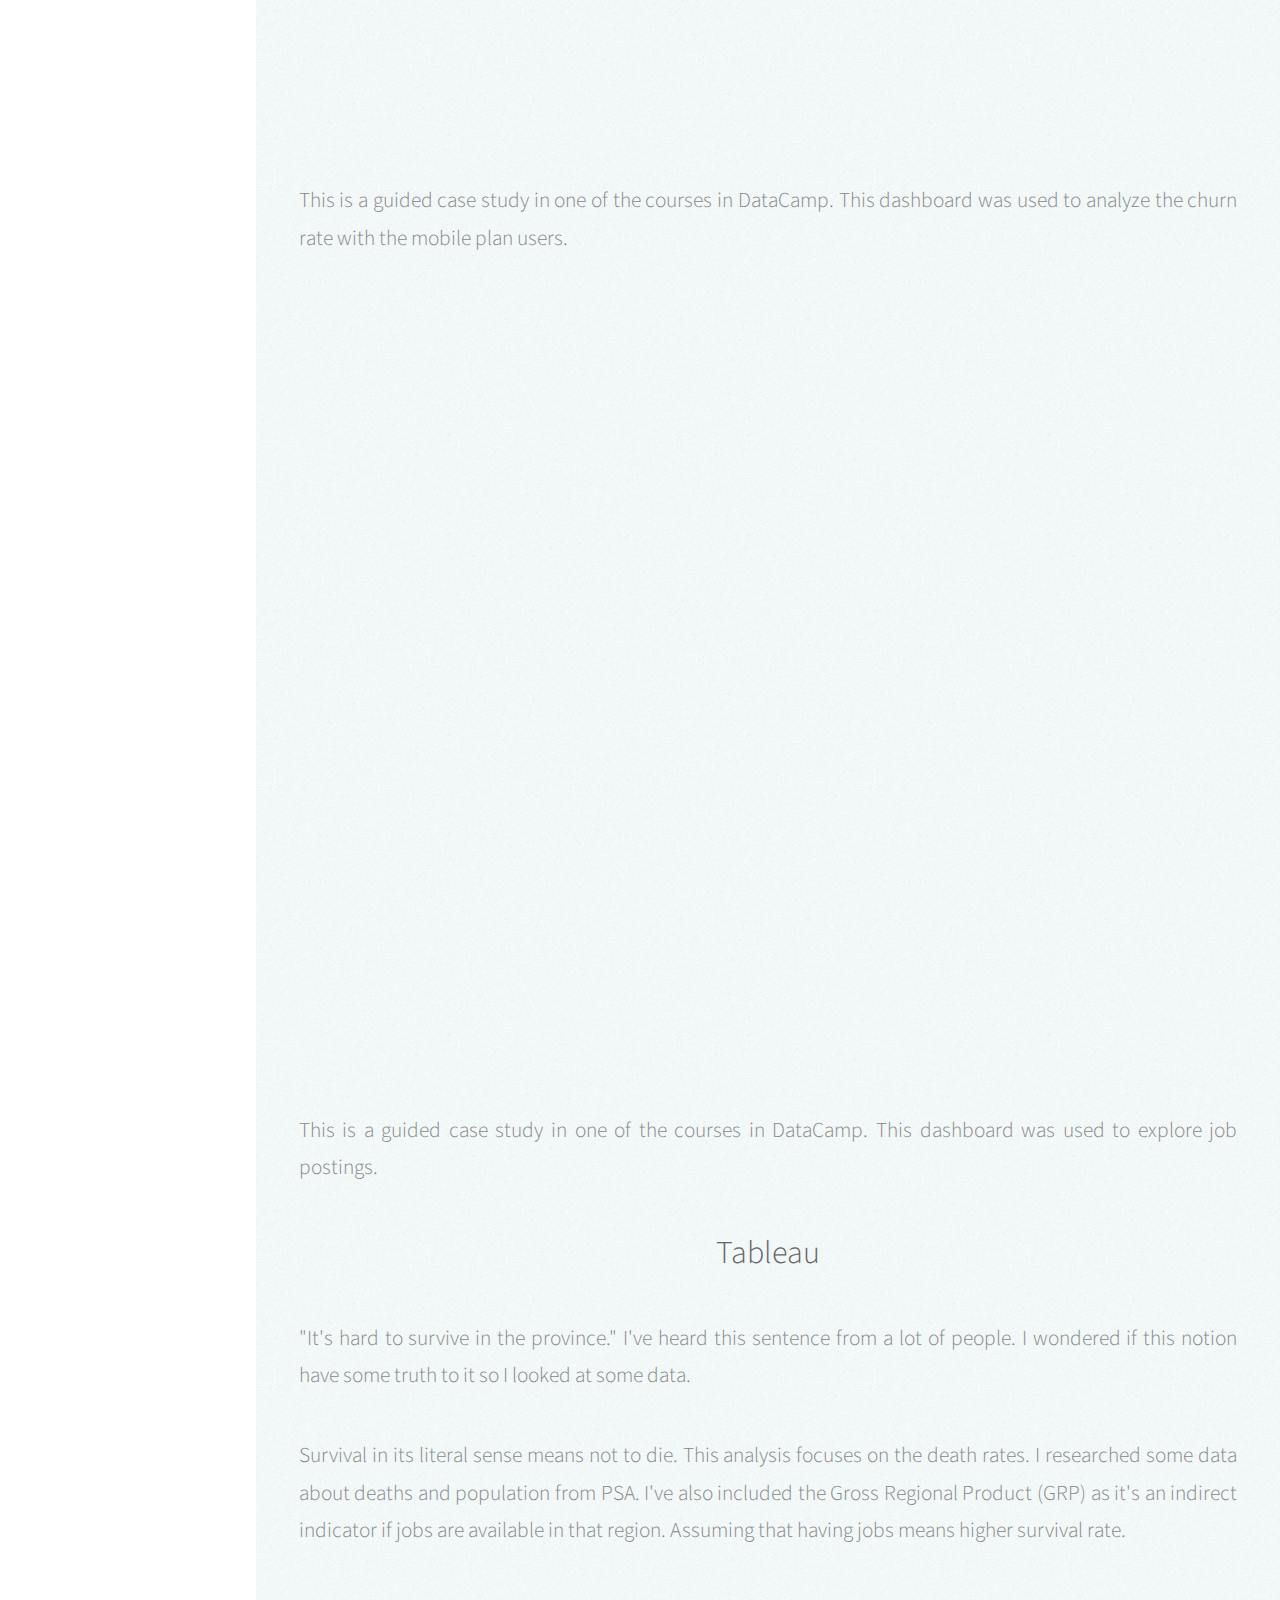
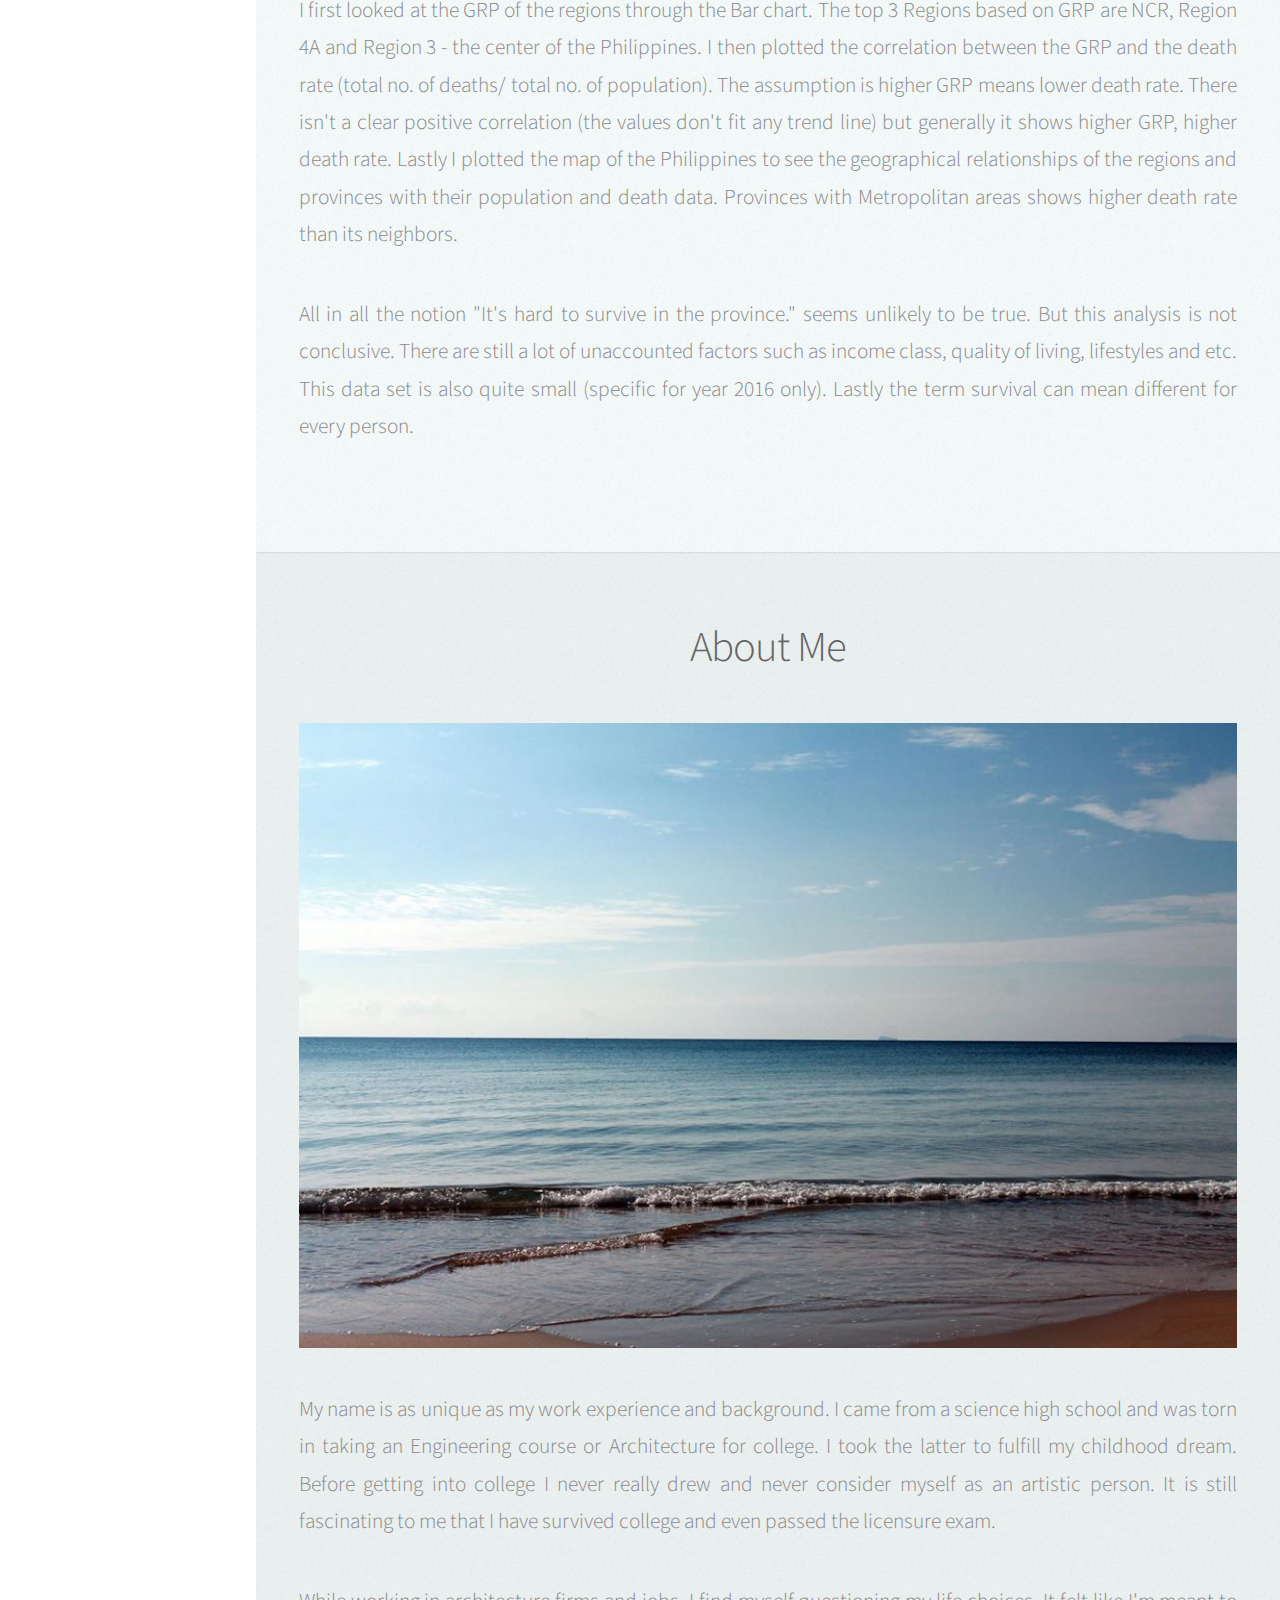
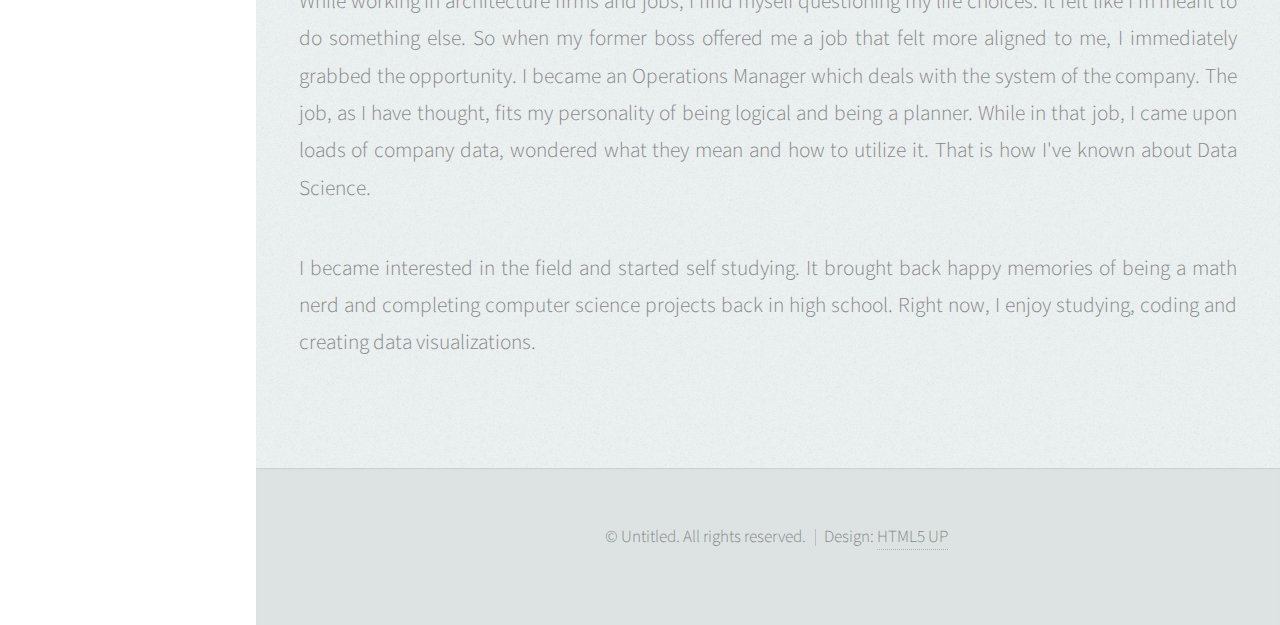
==== commit 88b75003: "Update index.html" ====
--- a/index.html
+++ b/index.html
@@ -31,7 +31,7 @@
 						<nav id="nav">
 							<ul>
 								<li><a href="#top" id="top-link"><span class="icon solid fa-home">Intro</span></a></li>
-								<li><a href="#portfolio" id="portfolio-link"><span class="icon solid fa-th">Portfolio</span></a></li>
+								<li><a href="https://github.com/wrn6494/Python-Case-Studies" id="portfolio-link"><span class="icon solid fa-th">Python Portfolio</span></a></li>
 								<li><a href="https://github.com/wrn6494/-8-Week-SQL-Challenge"><span class="icon solid fa-th">SQL Portfolio</span></a></li>
 								<li><a href="#about" id="about-link"><span class="icon solid fa-user">About Me</span></a></li>
 								
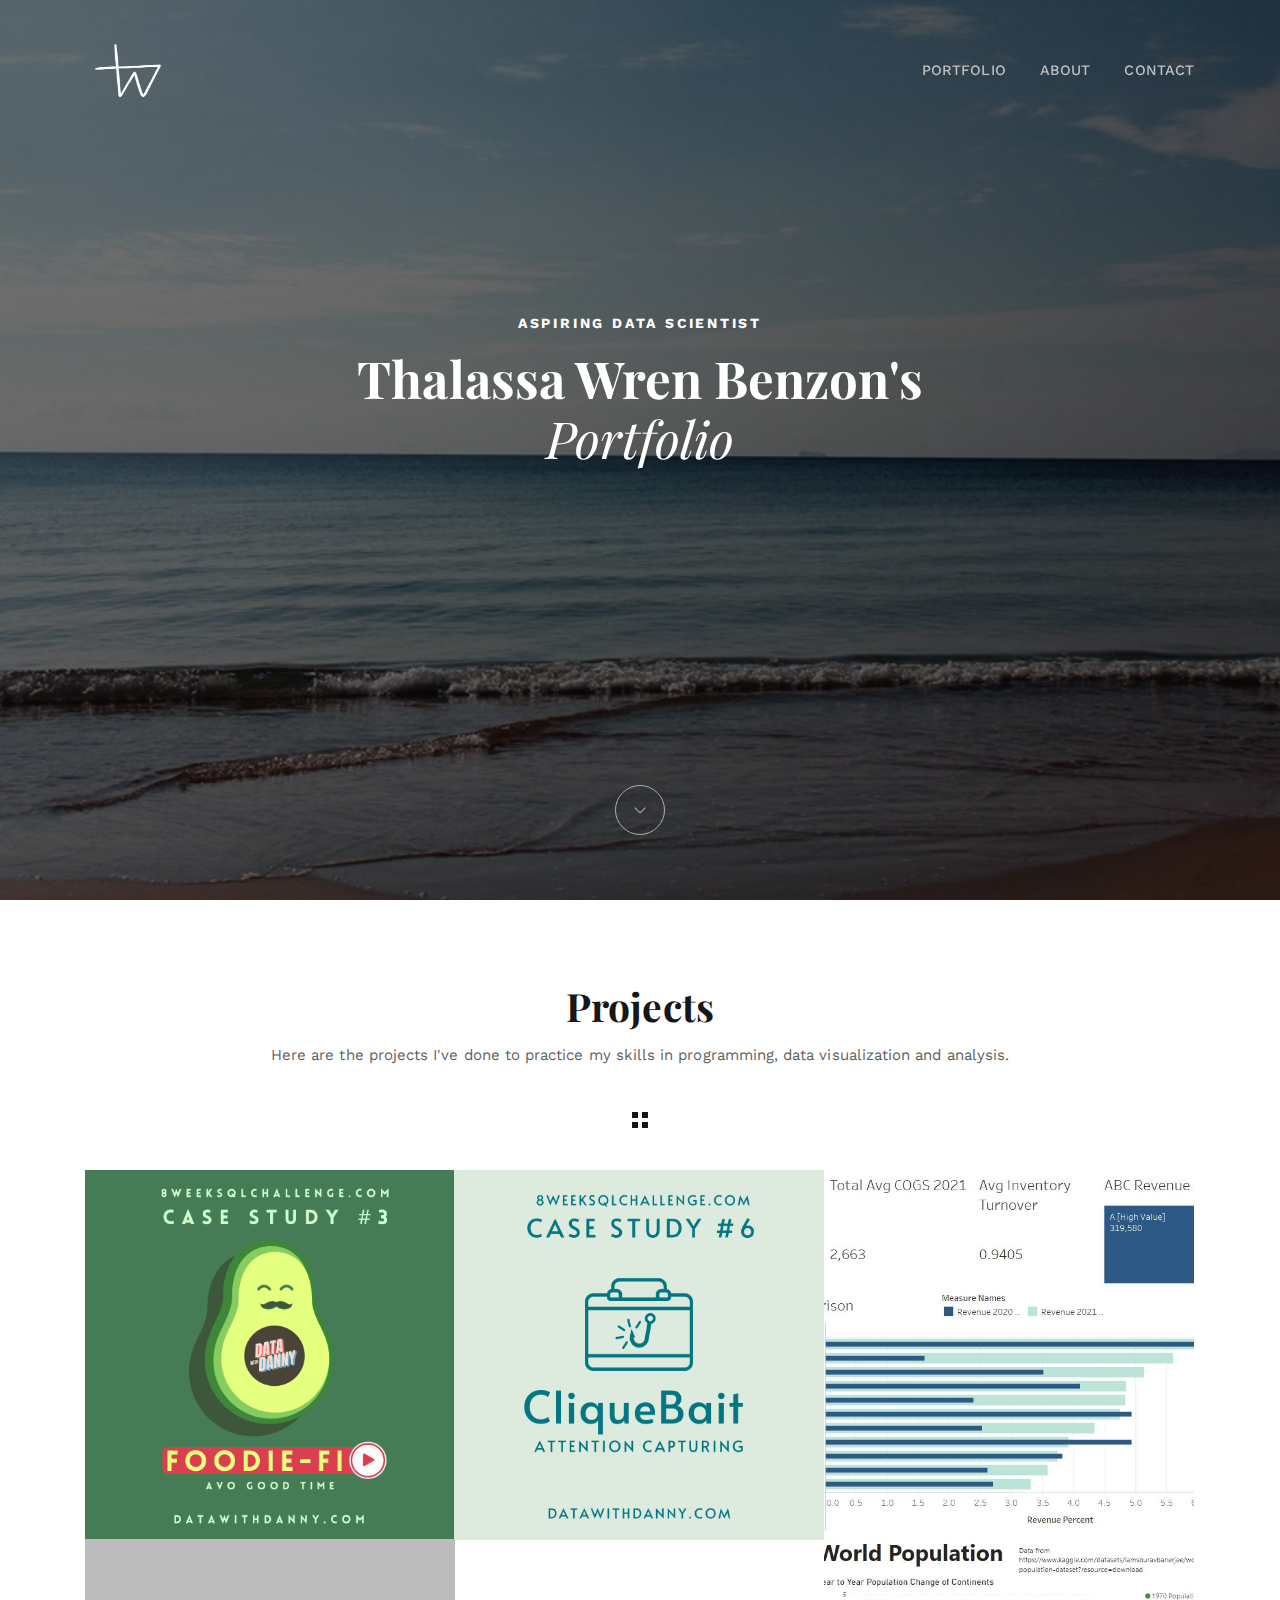
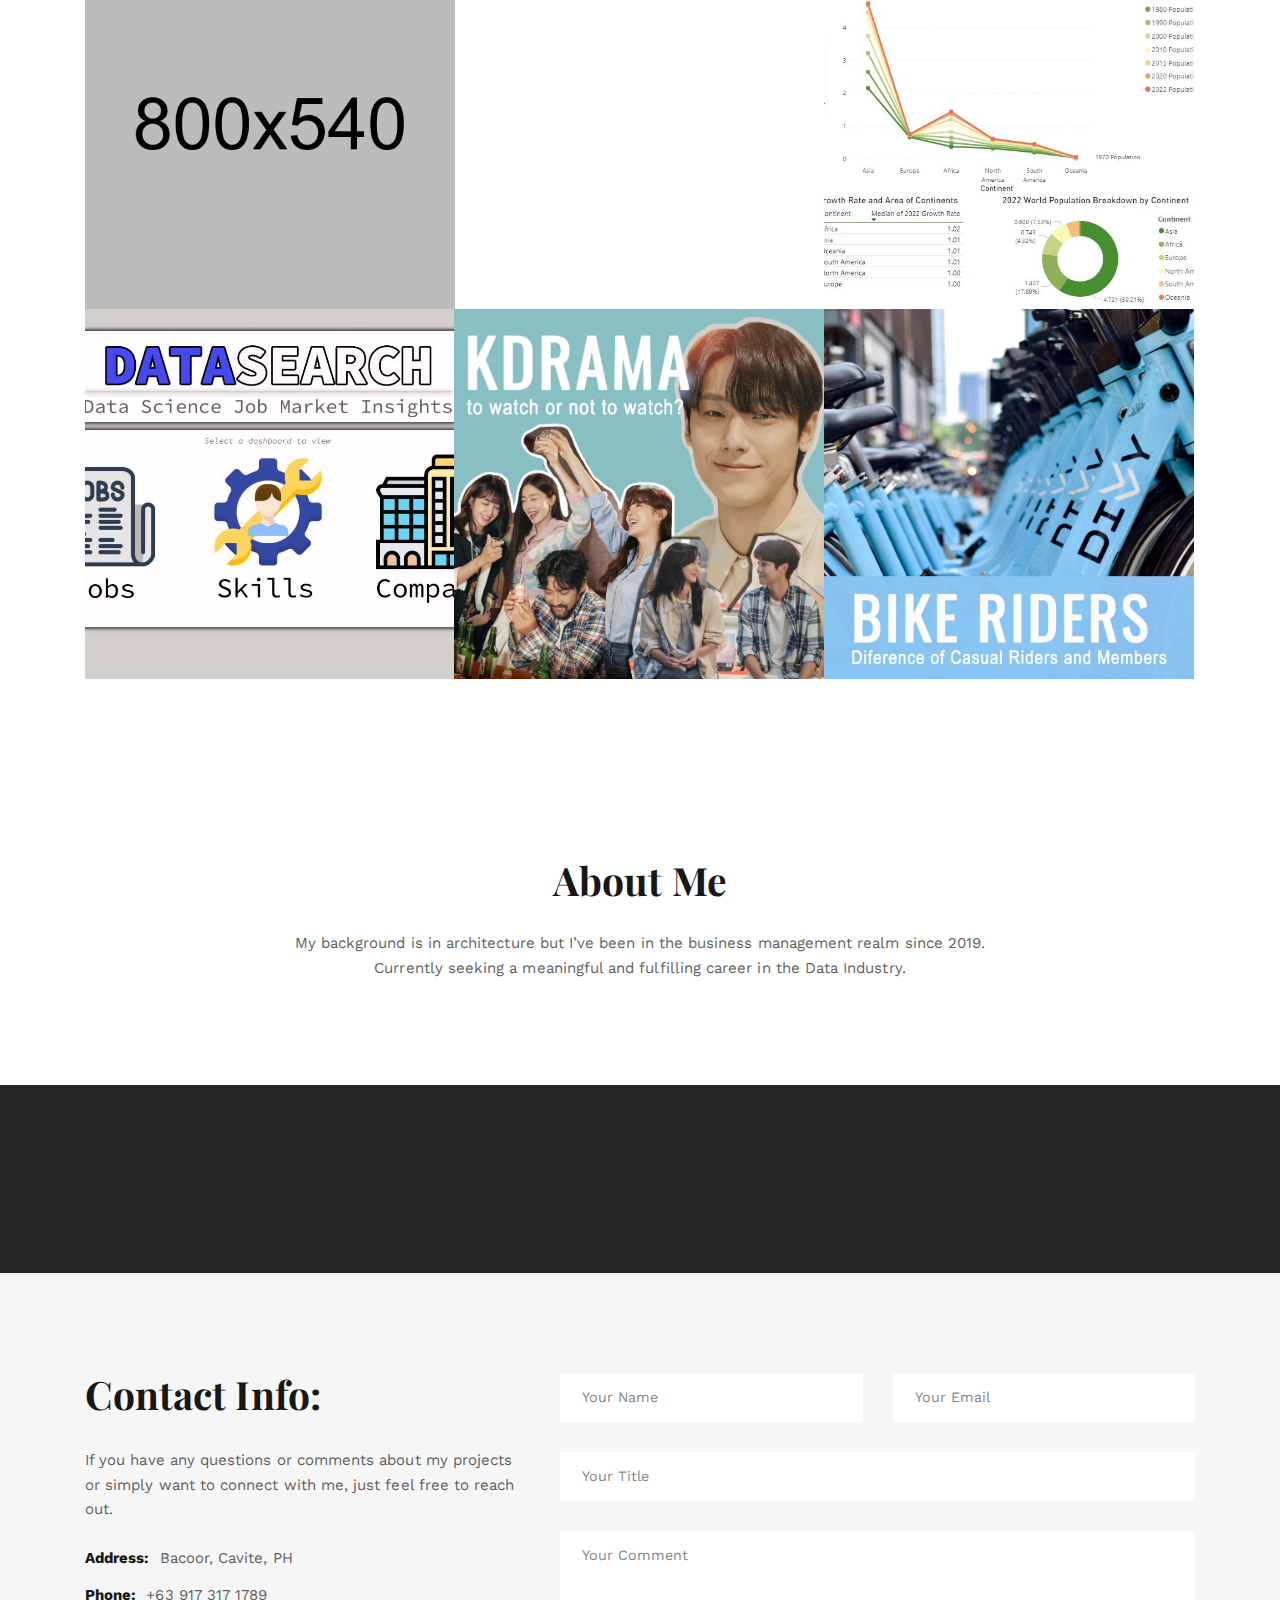
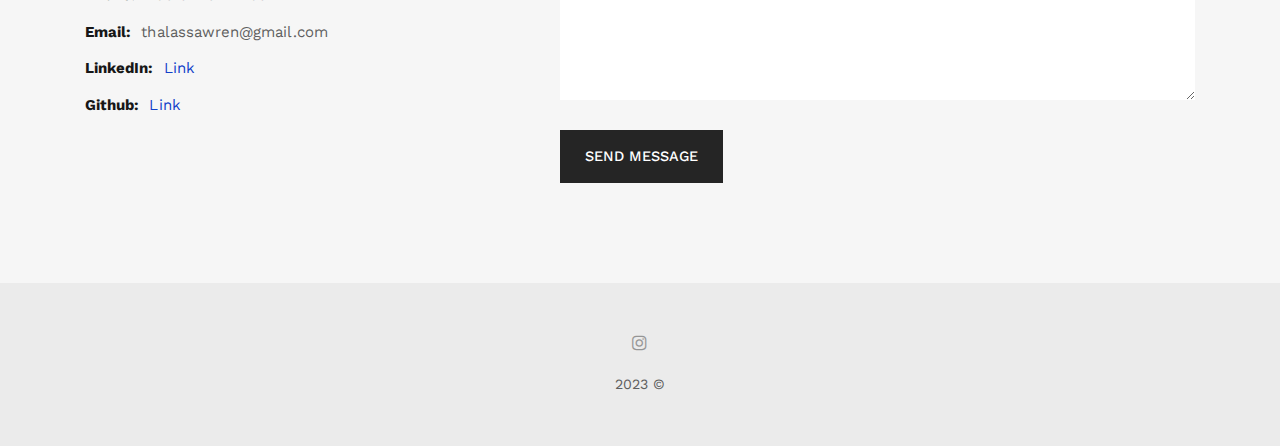
==== commit 1810d55b: "Add files via upload" ====
--- a/index.html
+++ b/index.html
@@ -1,182 +1,503 @@
-<!DOCTYPE HTML>
-<!--
-	Prologue by HTML5 UP
-	html5up.net | @ajlkn
-	Free for personal and commercial use under the CCA 3.0 license (html5up.net/license)
--->
-<html>
-	<head>
-		<title>Wren's Portfolio</title>
-		<meta charset="utf-8" />
-		<meta name="viewport" content="width=device-width, initial-scale=1, user-scalable=no" />
-		<link rel="stylesheet" href="assets/css/main.css" />
-	</head>
-	<body class="is-preload">
-
-		
-			<div id="header">
-
-				<div class="top">
-
-					<!-- Logo -->
-						<div id="logo">
-							
-							<h1 id="title">Thalassa Wren Benzon</h1>
-							<p>Aspiring Data Analyst</p>
-							<p> E-mail: thalassawren@gmail.com</p>
-							<p> Mobile: 09173171789</p>
-						</div>
-
-					<!-- Nav -->
-						<nav id="nav">
-							<ul>
-								<li><a href="#top" id="top-link"><span class="icon solid fa-home">Intro</span></a></li>
-								<li><a href="https://github.com/wrn6494/Python-Case-Studies" id="portfolio-link"><span class="icon solid fa-th">Python Portfolio</span></a></li>
-								<li><a href="https://github.com/wrn6494/-8-Week-SQL-Challenge"><span class="icon solid fa-th">SQL Portfolio</span></a></li>
-								<li><a href="#about" id="about-link"><span class="icon solid fa-user">About Me</span></a></li>
-								
-								
-								
-								
-							</ul>
-						</nav>
-
-				</div>
-
-				
-
-			</div>
-
-			<div id="main">
-
-				<!-- Intro -->
-					<section id="top" class="one dark cover">
-						<div class="container">
-
-							<header>
-								<h2 class="alt">Hi! I'm <strong>Wren</strong>,and this is my Portfolio.<br />Please take a look.</h2>
-								<p>This contains sample projects <br />
-								showing my capabilities in Data Visualization.</p>
-							</header>
-
-							<footer>
-								<a href="#portfolio" class="button scrolly">Portfolio</a>
-							</footer>
-
-						</div>
-					</section>
-
-				<!-- Portfolio -->
-                <section id="portfolio" class="two">
-                    <div class="container">
-
-                        <header>
-                            <h2>Portfolio</h2>
-                        </header>
-                        
-                        <header>
-                            <h3 class="alt">Power Bi</h3>
-                            
-                        </header> 
-			   
-		        <iframe title="World Population - Page 1" width="1400" height="800" src="https://app.powerbi.com/view?r=eyJrIjoiMTE2ODgzYjMtMTk3ZC00YjRiLWJhMmMtZDgyODlmYzcwNTViIiwidCI6IjFmMWI2ZTkyLTQyMzktNDkxZi1iNzQ0LWNkOTZkNGFjMDc5MyIsImMiOjEwfQ%3D%3D" frameborder="0" allowFullScreen="true"></iframe>
-
-                        <p align="justify"> World population dashboard gives a quick look at the population and growth rate of countries and cotinents.</p>
-			<p align="justify"> Among the continents, Asia has the highest population since 1970. In 2022 it has 59.21% of the total world population. Asia also houses 5 countries in the top 10 most populated countries in  2022: China, India, Indonesia,Pakistan and Bangladesh.
-			In particular, the top two most populated countries, China and India has 1.426 Billion and 1.417 Billion population respectively. If the growth rate of the two countries stays the same in 10 years, India would surpass China's population.
-			On the otherhand for the lowest populated countries, Vatican City tops the list. However it is also notable that another country in the list, Monseratt, has 0.9939 growth rate. It means that the population will decline in the next year.
-			As for the growth rate between continents, Africa has the highest median at 1.02 and Europe is lowest at 1.00. </p> 
-
-		        <iframe title="SuperStore Sales"  width="1400" height="800" src="https://app.powerbi.com/view?r=eyJrIjoiYjZkMGU5NzMtNTA1OS00Y2NlLWIxMDgtODVmNGYxYjhjNjJkIiwidCI6IjFmMWI2ZTkyLTQyMzktNDkxZi1iNzQ0LWNkOTZkNGFjMDc5MyIsImMiOjEwfQ%3D%3D&pageName=ReportSection" frameborder="0" allowFullScreen="true"></iframe>
-                       
-                 
-                        <p align="justify"> This dashboard is an exploratory analysis for Super Store Sales Data from 2017 to 2020. Charts included show the when, where, what, who and how much the sales are.</p>
-		        <p align="justify"> The sales are increasing since 2018 and are forecasted to conitinue to increase in 2021. Highest sales are seen during the 4th quarter with November being the top month. Menawhile the highest segment of customers are the consumers with 50.56% of the total sales.
-			For the product category, technology related products have the top sales. There are states with a negative profit margin, it is recommended to take a closer look at their sales and operations.</p>
-
-			<iframe title="case study hr analytics - Overview" width="1400" height="800" src="https://app.powerbi.com/view?r=eyJrIjoiMzdkMmRmODUtODc5OC00OThlLWJmYTAtNTFhMDE4MGZlYTE4IiwidCI6IjFmMWI2ZTkyLTQyMzktNDkxZi1iNzQ0LWNkOTZkNGFjMDc5MyIsImMiOjEwfQ%3D%3D" frameborder="0" allowFullScreen="true"></iframe>
-                        
-				
-			<p align="justify"> This is a guided case study in one of the courses in DataCamp. In this dashboard, an exploratory analysis about the the attrition rate of the company "Atlas Labs" was done.
-			A page about performance rating for each employee was also made.</p>
-				
-			<iframe title="Case Study-Customer Churn - Overview" width="1400" height="800" src="https://app.powerbi.com/view?r=eyJrIjoiYTI0ZDQ0MzMtNjBmMy00YTA2LTlmMzktMGEyYjVkZTgxYzFiIiwidCI6IjFmMWI2ZTkyLTQyMzktNDkxZi1iNzQ0LWNkOTZkNGFjMDc5MyIsImMiOjEwfQ%3D%3D" frameborder="0" allowFullScreen="true"></iframe>
-                        <p align="justify"> This is a guided case study in one of the courses in DataCamp. This dashboard was used to analyze the churn rate with the mobile plan users.</p>
-			
-			<iframe title="case study-job-market-data" width="1400" height="800" src="https://app.powerbi.com/view?r=eyJrIjoiN2UxNDIyOTItYzZlYy00YmQ2LTlmMjYtMjc0MGRkZTNhZjM2IiwidCI6IjFmMWI2ZTkyLTQyMzktNDkxZi1iNzQ0LWNkOTZkNGFjMDc5MyIsImMiOjEwfQ%3D%3D&pageName=ReportSection1a04ed9bd119323605ad" frameborder="0" allowFullScreen="true"></iframe>
-				
-		        <p align="justify"> This is a guided case study in one of the courses in DataCamp. This dashboard was used to explore job postings.</p>
-			
-			<header>
-			<h3 class="alt">Tableau</h3>	
-                        </header>
-                        
-                        <div class='tableauPlaceholder' id='viz1663829177729' style='position: relative'><noscript><a href='#'><img alt='Dashboard 1 ' src='https:&#47;&#47;public.tableau.com&#47;static&#47;images&#47;Ph&#47;PhilippineDeaths2016&#47;Dashboard1&#47;1_rss.png' style='border: none' /></a></noscript><object class='tableauViz'  style='display:none;'><param name='host_url' value='https%3A%2F%2Fpublic.tableau.com%2F' /> <param name='embed_code_version' value='3' /> <param name='site_root' value='' /><param name='name' value='PhilippineDeaths2016&#47;Dashboard1' /><param name='tabs' value='no' /><param name='toolbar' value='yes' /><param name='static_image' value='https:&#47;&#47;public.tableau.com&#47;static&#47;images&#47;Ph&#47;PhilippineDeaths2016&#47;Dashboard1&#47;1.png' /> <param name='animate_transition' value='yes' /><param name='display_static_image' value='yes' /><param name='display_spinner' value='yes' /><param name='display_overlay' value='yes' /><param name='display_count' value='yes' /><param name='language' value='en-US' /></object></div>                <script type='text/javascript'>                    var divElement = document.getElementById('viz1663829177729');                    var vizElement = divElement.getElementsByTagName('object')[0];                    if ( divElement.offsetWidth > 800 ) { vizElement.style.width='100%';vizElement.style.height=(divElement.offsetWidth*0.75)+'px';} else if ( divElement.offsetWidth > 500 ) { vizElement.style.width='100%';vizElement.style.height=(divElement.offsetWidth*0.75)+'px';} else { vizElement.style.width='100%';vizElement.style.height='1577px';}                     var scriptElement = document.createElement('script');                    scriptElement.src = 'https://public.tableau.com/javascripts/api/viz_v1.js';                    vizElement.parentNode.insertBefore(scriptElement, vizElement);                </script>
-                        
-
-                        
-                        <p align="justify">"It's hard to survive in the province." I've heard this sentence from a lot of people. I wondered if this notion have some truth to it so I looked at some data.</p>
-                        <p align="justify"> Survival in its literal sense means not to die. This analysis focuses on the death rates. I researched some data about deaths and population from PSA. I've also included the Gross Regional Product (GRP) as it's an indirect indicator if jobs are available in that region.
-                            Assuming that having jobs means higher survival rate.</p>
-                        
-                     	<p align="justify"> I first looked at the GRP of the regions through the Bar chart. The top 3 Regions based on GRP are NCR, Region 4A and Region 3 - the center of the Philippines. I then plotted the correlation between the GRP and the death rate (total no. of deaths/ total no. of population). 
-                            The assumption is higher GRP means lower death rate.  There isn't a clear positive correlation (the values don't fit any trend line) but generally it shows higher GRP, higher death rate.  Lastly I plotted the map of the Philippines to see the geographical relationships of the regions and provinces with their population and death data. 
-                            Provinces with Metropolitan areas shows higher death rate than its neighbors.  </p>
-                        
-                       <p align="justify"> All in all the notion "It's hard to survive in the province." seems unlikely to be true. But this analysis is not conclusive. There are still a lot of unaccounted factors such as income class, quality of living, lifestyles and etc. This data set is also quite small (specific for year 2016 only).
-                            Lastly the term survival can mean different for every person.</p>
-
-
-                        
-
-                    </div>
-                </section>
-
-            <!-- About Me -->
-                <section id="about" class="three">
-                    <div class="container">
-
-                        <header>
-                            <h2>About Me</h2>
-                        </header>
-
-                        <a href="#" class="image featured"><img src="images/pic08.jpg" alt="" width="1000"/></a>
-
-                        <p align="justify">My name is as unique as my work experience and background. I came from a science high school and was torn in taking an Engineering course or Architecture for college.
-                        I took the latter to fulfill my childhood dream. Before getting into college I never really drew and never consider myself as an artistic person. 
-                        It is still fascinating to me that I have survived college and even passed the licensure exam.</p>
-                        <p align="justify">While working in architecture firms and jobs, I find myself questioning my life choices. It felt like I'm meant to do something else.
-                        So when my former boss offered me a job that felt more aligned to me, I immediately grabbed the opportunity. I became an Operations Manager which deals with the system of the company.
-                        The job, as I have thought, fits my personality of being logical and being a planner. While in that job, I came upon loads of company data, 
-                        wondered what they mean and how to utilize it. That is how I've known about Data Science.</p>
-                        <p align="justify">I became interested in the field and started self studying. It brought back happy memories of being a math nerd and completing computer science projects back in high school. 
-                        Right now, I enjoy studying, coding and creating data visualizations.</p>
-
-                    </div>
-                </section>
-
-
-				
-			</div>
-
-	
-			<div id="footer">
-
-				<!-- Copyright -->
-					<ul class="copyright">
-						<li>&copy; Untitled. All rights reserved.</li><li>Design: <a href="http://html5up.net">HTML5 UP</a></li>
-					</ul>
-
-			</div>
-
-		<!-- Scripts -->
-			<script src="assets/js/jquery.min.js"></script>
-			<script src="assets/js/jquery.scrolly.min.js"></script>
-			<script src="assets/js/jquery.scrollex.min.js"></script>
-			<script src="assets/js/browser.min.js"></script>
-			<script src="assets/js/breakpoints.min.js"></script>
-			<script src="assets/js/util.js"></script>
-			<script src="assets/js/main.js"></script>
-
-	</body>
-</html>
+<!DOCTYPE html>
+<!--
+  Name: Snow - Minimal & Clean Portfolio HTML Template
+  Version: 1.0.1
+  Author: nK, unvab
+  Website: https://nkdev.info, http://unvab.com/
+  Purchase: https://nkdev.info
+  Support: https://nk.ticksy.com
+  License: You must have a valid license purchased only from ThemeForest (the above link) in order to legally use the theme for your project.
+  Copyright 2017.
+-->
+
+<html lang="en">
+
+<head>
+    <meta charset="utf-8">
+    <meta http-equiv="X-UA-Compatible" content="IE=edge">
+
+    <title>Thalassa Wren Benzon | Portfolio</title>
+
+    <meta name="description" content="Snow - Clean & Minimal Portfolio HTML template.">
+    <meta name="keywords" content="portfolio, clean, minimal, blog, template, portfolio website">
+    <meta name="author" content="nK">
+
+    <link rel="icon" type="image/png" href="assets/images/favicon.png">
+
+    <meta name="viewport" content="width=device-width, initial-scale=1">
+
+    <!-- START: Styles -->
+
+    <!-- Google Fonts -->
+    <link href="https://fonts.googleapis.com/css?family=Playfair+Display:400,400i,700,700i%7cWork+Sans:400,500,700" rel="stylesheet" type="text/css">
+    
+    <link rel="stylesheet" href="assets/css/combined.css">
+
+    <!-- END: Styles -->
+
+
+
+</head>
+
+<body>
+
+
+
+
+    <header class="nk-header">
+        <!--
+        START: Navbar
+    -->
+        <nav class="nk-navbar nk-navbar-top nk-navbar-sticky nk-navbar-transparent nk-navbar-white-text-on-top">
+            <div class="container">
+                <div class="nk-nav-table">
+                    <a href="index.html" class="nk-nav-logo">
+                        <img src="assets/images/logo-light.png" alt="" width="85" class="nk-nav-logo-onscroll">
+                        <img src="assets/images/logo.png" alt="" width="85">
+                    </a>
+
+                    <ul class="nk-nav nk-nav-right hidden-md-down" data-nav-mobile="#nk-nav-mobile">
+                        <li>
+                            <a href="portfolio.html">Portfolio</a>
+                        </li>
+                        <li>
+                            <a href="index.html#about">About</a>
+                            
+                        </li>
+                        <li>
+                            <a href="index.html#contact">Contact</a>
+                        </li>
+
+
+                    </ul>
+                    
+                    <ul class="nk-nav nk-nav-right nk-nav-icons">
+                        <li class="single-icon hidden-lg-up">
+                            <a href="#" class="nk-navbar-full-toggle">
+                                <span class="nk-icon-burger">
+                                    <span class="nk-t-1"></span>
+                                    <span class="nk-t-2"></span>
+                                    <span class="nk-t-3"></span>
+                                </span>
+                            </a>
+                        </li>
+                    </ul>
+                </div>
+            </div>
+        </nav>
+        <!-- END: Navbar -->
+
+    </header>
+
+
+
+
+    <!--
+    START: Navbar Mobile
+-->
+    <nav class="nk-navbar nk-navbar-full nk-navbar-align-center" id="nk-nav-mobile">
+        <div class="nk-navbar-bg">
+            <div class="bg-image" style="background-image: url('assets/images/bg-menu.jpg')"></div>
+        </div>
+        <div class="nk-nav-table">
+            <div class="nk-nav-row">
+                <div class="container">
+                    <div class="nk-nav-header">
+
+                        <div class="nk-nav-logo">
+                            <a href="index.html" class="nk-nav-logo">
+                                <img src="assets/images/logo-light.svg" alt="" width="85">
+                            </a>
+                        </div>
+
+                        <div class="nk-nav-close nk-navbar-full-toggle">
+                            <span class="nk-icon-close"></span>
+                        </div>
+                    </div>
+                </div>
+            </div>
+            <div class="nk-nav-row-full nk-nav-row">
+                <div class="nano">
+                    <div class="nano-content">
+                        <div class="nk-nav-table">
+                            <div class="nk-nav-row nk-nav-row-full nk-nav-row-center nk-navbar-mobile-content">
+                                <ul class="nk-nav">
+                                    <!-- Here will be inserted menu from [data-mobile-menu="#nk-nav-mobile"] -->
+                                </ul>
+                            </div>
+                        </div>
+                    </div>
+                </div>
+            </div>
+            <div class="nk-nav-row">
+                <div class="container">
+                    <div class="nk-nav-social">
+                        <ul>
+                            <li><a href="https://www.instagram.com/kaladkawren/"><i class="fa fa-instagram"></i></a></li>
+                        </ul>
+                    </div>
+                </div>
+            </div>
+        </div>
+    </nav>
+    <!-- END: Navbar Mobile -->
+
+    <div class="nk-main">
+
+        <!-- START: Header Title -->
+        <div class="nk-header-title nk-header-title-full">
+            <div class="bg-image">
+                <div style="background-image: url('assets/images/home-7.jpg');"></div>
+                <div class="bg-image-overlay" style="background-color: rgba(12, 12, 12, 0.6);"></div>
+            </div>
+            <div class="nk-header-table">
+                <div class="nk-header-table-cell">
+                    <div class="container">
+
+                        <h2 class="nk-subtitle text-white">Aspiring Data Scientist</h2>
+
+
+                        <h1 class="nk-title display-3 text-white">Thalassa Wren Benzon's
+                            <br>
+                            <em class="fw-300">Portfolio</em>
+                        </h1>
+
+
+                        <div class="nk-gap"></div>
+                        <div class="nk-header-text text-white">
+                            <div class="nk-gap-4"></div>
+                        </div>
+
+
+                    </div>
+                </div>
+            </div>
+
+            <div>
+                <a class="nk-header-title-scroll-down text-white" href="#nk-header-title-scroll-down">
+                    <span class="pe-7s-angle-down"></span>
+                </a>
+            </div>
+
+        </div>
+
+        <div id="nk-header-title-scroll-down" style="position:relative;top:-50px"></div>
+
+        <!-- END: Header Title -->
+
+
+
+
+
+
+
+
+        <!-- START: Portfolio -->
+        <div class="nk-box bg-white" id="projects">
+
+            <div class="nk-gap-4 mt-5"></div>
+
+            <h2 class="text-xs-center display-4">Projects</h2>
+
+
+            <div class="container">
+                <div class="row">
+                    <div class="col-lg-10 offset-lg-1">
+                        <div class="text-xs-center"> Here are the projects I've done to practice my skills in programming, data visualization and analysis.
+                        </div>
+                    </div>
+                </div>
+            </div>
+
+            <div class="container">
+                <div class="nk-pagination nk-pagination-nobg nk-pagination-center">
+                    <a href="#nk-toggle-filter">
+                        <span class="nk-icon-squares"></span>
+                    </a>
+                </div>
+                <ul class="nk-isotope-filter">
+                    <li class="active" data-filter="*">All</li>
+                    <li data-filter="SQL">SQL</li>
+                    <li data-filter="Tableau">Tableau</li>
+                    <li data-filter="Power BI">Power BI</li>
+                    <li data-filter="Python">Python</li>
+                </ul>
+                <!-- END: Filter -->
+            <div class="nk-portfolio-list nk-isotope nk-isotope-3-cols">
+
+
+                <div class="nk-isotope-item" data-filter="SQL">
+                    <div class="nk-portfolio-item nk-portfolio-item-square nk-portfolio-item-info-style-1">
+                        <a href="https://github.com/wrn6494/8-Week-SQL-Challenge/blob/main/Case_Study_3_Foodie_Fi.ipynb" class="nk-portfolio-item-link"></a>
+                        <div class="nk-portfolio-item-image">
+                            <div style="background-image: url('assets/images/portfolio-7-sm.jpg');"></div>
+                        </div>
+                        <div class="nk-portfolio-item-info nk-portfolio-item-info-center text-xs-center">
+                            <div>
+                                <h2 class="portfolio-item-title h3">Foodie-Fi</h2>
+                                <div class="portfolio-item-category">SQL</div>
+                            </div>
+                        </div>
+                    </div>
+                </div>
+
+
+                <div class="nk-isotope-item" data-filter="SQL">
+                    <div class="nk-portfolio-item nk-portfolio-item-square nk-portfolio-item-info-style-1">
+                        <a href="https://github.com/wrn6494/8-Week-SQL-Challenge/blob/main/Case_Study_6_Clique_Bait.ipynb" class="nk-portfolio-item-link"></a>
+                        <div class="nk-portfolio-item-image">
+                            <div style="background-image: url('assets/images/portfolio-6-sm.jpg');"></div>
+                        </div>
+                        <div class="nk-portfolio-item-info nk-portfolio-item-info-center text-xs-center">
+                            <div>
+                                <h2 class="portfolio-item-title h3">Clique Bait</h2>
+                                <div class="portfolio-item-category">SQL</div>
+                            </div>
+                        </div>
+                    </div>
+                </div>
+
+
+                <div class="nk-isotope-item" data-filter="Tableau">
+                    <div class="nk-portfolio-item nk-portfolio-item-square nk-portfolio-item-info-style-1">
+                        <a href="tableau-1.html" class="nk-portfolio-item-link"></a>
+                        <div class="nk-portfolio-item-image">
+                            <div style="background-image: url('assets/images/portfolio-8-sm.jpg');"></div>
+                        </div>
+                        <div class="nk-portfolio-item-info nk-portfolio-item-info-center text-xs-center">
+                            <div>
+                                <h2 class="portfolio-item-title h3">Inventory Analysis</h2>
+                                <div class="portfolio-item-category">Tableau</div>
+                            </div>
+                        </div>
+                    </div>
+                </div>
+
+
+                <div class="nk-isotope-item" data-filter="Tableau">
+                    <div class="nk-portfolio-item nk-portfolio-item-square nk-portfolio-item-info-style-1">
+                        <a href="tableau-2.html" class="nk-portfolio-item-link"></a>
+                        <div class="nk-portfolio-item-image">
+                            <div style="background-image: url('assets/images/portfolio-9-sm.jpg');"></div>
+                        </div>
+                        <div class="nk-portfolio-item-info nk-portfolio-item-info-center text-xs-center">
+                            <div>
+                                <h2 class="portfolio-item-title h3">Ecommerce Analysis</h2>
+                                <div class="portfolio-item-category">Tableau</div>
+                            </div>
+                        </div>
+                    </div>
+                </div>
+
+
+                <div class="nk-isotope-item" data-filter="Power BI">
+                    <div class="nk-portfolio-item nk-portfolio-item-square nk-portfolio-item-info-style-1">
+                        <a href="powerBI-1.html" class="nk-portfolio-item-link"></a>
+                        <div class="nk-portfolio-item-image">
+                            <div style="background-image: url('assets/images/portfolio-1-sm.jpg');"></div>
+                        </div>
+                        <div class="nk-portfolio-item-info nk-portfolio-item-info-center text-xs-center">
+                            <div>
+                                <h2 class="portfolio-item-title h3">Customer Churn</h2>
+                                <div class="portfolio-item-category">Power BI</div>
+                            </div>
+                        </div>
+                    </div>
+                </div>
+
+
+                <div class="nk-isotope-item" data-filter="Power BI">
+                    <div class="nk-portfolio-item nk-portfolio-item-square nk-portfolio-item-info-style-1">
+                        <a href="powerBI-2.html" class="nk-portfolio-item-link"></a>
+                        <div class="nk-portfolio-item-image">
+                            <div style="background-image: url('assets/images/portfolio-2-sm.jpg');"></div>
+                        </div>
+                        <div class="nk-portfolio-item-info nk-portfolio-item-info-center text-xs-center">
+                            <div>
+                                <h2 class="portfolio-item-title h3">World Population</h2>
+                                <div class="portfolio-item-category">Power BI</div>
+                            </div>
+                        </div>
+                    </div>
+                </div>
+
+
+                <div class="nk-isotope-item" data-filter="Power BI">
+                    <div class="nk-portfolio-item nk-portfolio-item-square nk-portfolio-item-info-style-1">
+                        <a href="powerBI-3.html" class="nk-portfolio-item-link"></a>
+                        <div class="nk-portfolio-item-image">
+                            <div style="background-image: url('assets/images/portfolio-3-sm.jpg');"></div>
+                        </div>
+                        <div class="nk-portfolio-item-info nk-portfolio-item-info-center text-xs-center">
+                            <div>
+                                <h2 class="portfolio-item-title h3">Job Market</h2>
+                                <div class="portfolio-item-category">Power BI</div>
+                            </div>
+                        </div>
+                    </div>
+                </div>
+
+
+                <div class="nk-isotope-item" data-filter="Python">
+                    <div class="nk-portfolio-item nk-portfolio-item-square nk-portfolio-item-info-style-1">
+                        <a href="python-1.html" class="nk-portfolio-item-link"></a>
+                        <div class="nk-portfolio-item-image">
+                            <div style="background-image: url('assets/images/portfolio-4-sm.jpg');"></div>
+                        </div>
+                        <div class="nk-portfolio-item-info nk-portfolio-item-info-center text-xs-center">
+                            <div>
+                                <h2 class="portfolio-item-title h3">K-drama Predictor</h2>
+                                <div class="portfolio-item-category">Python</div>
+                            </div>
+                        </div>
+                    </div>
+                </div>
+
+
+                <div class="nk-isotope-item" data-filter="Python">
+                    <div class="nk-portfolio-item nk-portfolio-item-square nk-portfolio-item-info-style-1">
+                        <a href="python-2.html" class="nk-portfolio-item-link"></a>
+                        <div class="nk-portfolio-item-image">
+                            <div style="background-image: url('assets/images/portfolio-5-sm.jpg');"></div>
+                        </div>
+                        <div class="nk-portfolio-item-info nk-portfolio-item-info-center text-xs-center">
+                            <div>
+                                <h2 class="portfolio-item-title h3">Customer Analysis</h2>
+                                <div class="portfolio-item-category">Python</div>
+                            </div>
+                        </div>
+                    </div>
+                </div>
+
+            </div>
+            </div>
+            <div class="nk-gap-4 mt-15"></div>
+        </div>
+        <!-- END: Portfolio -->
+        <!-- START: About Our Agency -->
+    
+        <div id="about" style="position:relative;top:-150px"> </div>
+        <div class="bg-white">
+            <div class="container">
+                <div class="row">
+                    <div class="col-lg-8 offset-lg-2 text-xs-center">
+                        <div class="nk-gap-4 mt-4"></div>
+
+                        <h2 class="display-4">About Me</h2>
+                        <div class="nk-gap mnt-5"></div>
+
+                        <p>My background is in architecture but I’ve been in the business management realm since 2019. Currently seeking a meaningful and fulfilling career in the Data Industry.
+                        </p>
+
+                        <div class="nk-gap-4 mt-5"></div>
+                    </div>
+                </div>
+            </div>
+        </div>
+        <!-- END: About Our Agency -->
+
+        <!-- START: Features -->
+        <div class="nk-box bg-dark-1 text-white">
+            <div class="bg-image bg-image-parallax" style="background-image: url('assets/images/bg-pattern.jpg');"></div>
+            <div class="nk-gap-5 mnt-6"></div>
+            
+            <div class="nk-gap-5 mnt-6"></div>
+        </div>
+        <!-- END: Features -->
+
+        <!-- START: Contact Info -->
+        <div class="container">
+            <div id="contact" style="position:relative;top:-80px"> </div>
+            <div class="nk-gap-5"></div>
+            <div class="row vertical-gap">
+                <div class="col-lg-5">
+                    <!-- START: Info -->
+                    <h2 class="display-4">Contact Info:</h2>
+                    <div class="nk-gap mnt-3"></div>
+
+                    <p>If you have any questions or comments about my projects or simply want to connect with me, just feel free to reach out. </p>
+
+                    <ul class="nk-contact-info">
+                        <li>
+                            <strong>Address:</strong> Bacoor, Cavite, PH</li>
+                        <li>
+                            <strong>Phone:</strong> +63 917 317 1789</li>
+                        <li>
+                            <strong>Email:</strong> thalassawren@gmail.com</li>
+                        <li>
+                            <strong>LinkedIn:</strong> <a href="https://www.linkedin.com/in/thalassa-wren-benzon/"> Link </a></li>
+                        <li>
+                            <strong>Github:</strong> <a href="https://github.com/wrn6494"> Link </a></li>
+                    </ul>
+                    <!-- END: Info -->
+                </div>
+                <div class="col-lg-7">
+                    <!-- START: Form -->
+                    <form action="#" class="nk-form nk-form-ajax">
+                        <div class="row vertical-gap">
+                            <div class="col-md-6">
+                                <input type="text" class="form-control required" name="name" placeholder="Your Name">
+                            </div>
+                            <div class="col-md-6">
+                                <input type="email" class="form-control required" name="email" placeholder="Your Email">
+                            </div>
+                        </div>
+
+                        <div class="nk-gap-1"></div>
+                        <input type="text" class="form-control required" name="title" placeholder="Your Title">
+
+                        <div class="nk-gap-1"></div>
+                        <textarea class="form-control required" name="message" rows="8" placeholder="Your Comment" aria-required="true"></textarea>
+                        <div class="nk-gap-1"></div>
+                        <div class="nk-form-response-success"></div>
+                        <div class="nk-form-response-error"></div>
+                        <button class="nk-btn">Send Message</button>
+                    </form>
+                    <!-- END: Form -->
+                </div>
+            </div>
+            <div class="nk-gap-5"></div>
+        </div>
+        <!-- END: Contact Info -->
+
+        <form id="fcf-form-id" class="fcf-form-class" method="post" action="contact-form-process.php">
+
+
+        <!--
+    START: Footer
+-->
+        <footer class="nk-footer">
+
+
+            <div class="nk-footer-cont">
+                <div class="container text-xs-center">
+                    <div class="nk-footer-social">
+                        <ul>
+                            <li><a href="https://www.instagram.com/kaladkawren/"><i class="fa fa-instagram"></i></a></li>
+                        </ul>
+                    </div>
+
+                    <div class="nk-footer-text">
+                        <p>2023 &copy; </p>
+                    </div>
+                </div>
+            </div>
+        </footer>
+        <!-- END: Footer -->
+
+
+    </div>
+
+
+
+
+    <!-- START: Scripts -->
+
+    <script src="assets/js/combined.js"></script>
+    
+    <!-- END: Scripts -->
+
+
+</body>
+
+</html>--- a/assets/css/combined.css
+++ b/assets/css/combined.css
@@ -0,0 +1 @@
+@charset "UTF-8";html{font-family:sans-serif;line-height:1.15;-ms-text-size-adjust:100%;-webkit-text-size-adjust:100%}body{margin:0}details,footer,header,main,menu,nav,section{display:block}progress,video{display:inline-block}progress{vertical-align:baseline}[hidden],template{display:none}a{background-color:transparent;-webkit-text-decoration-skip:objects}a:active,a:hover{outline-width:0}b,strong{font-weight:inherit;font-weight:bolder}h1{font-size:2em;margin:.67em 0}img{border-style:none}svg:not(:root){overflow:hidden}code{font-family:monospace,monospace;font-size:1em}hr{box-sizing:content-box;height:0;overflow:visible}button,input,optgroup,select,textarea{font:inherit;margin:0}optgroup{font-weight:700}button,input{overflow:visible}button,select{text-transform:none}[type=reset],[type=submit],button,html [type=button]{-webkit-appearance:button}[type=button]::-moz-focus-inner,[type=reset]::-moz-focus-inner,[type=submit]::-moz-focus-inner,button::-moz-focus-inner{border-style:none;padding:0}[type=button]:-moz-focusring,[type=reset]:-moz-focusring,[type=submit]:-moz-focusring,button:-moz-focusring{outline:1px dotted ButtonText}textarea{overflow:auto}[type=checkbox],[type=radio]{box-sizing:border-box;padding:0}[type=number]::-webkit-inner-spin-button,[type=number]::-webkit-outer-spin-button{height:auto}[type=search]{-webkit-appearance:textfield;outline-offset:-2px}[type=search]::-webkit-search-cancel-button,[type=search]::-webkit-search-decoration{-webkit-appearance:none}::-webkit-input-placeholder{color:inherit;opacity:.54}::-webkit-file-upload-button{-webkit-appearance:button;font:inherit}@media print{*,:after,:before,:first-letter,blockquote:first-line,div:first-line,li:first-line,p:first-line{text-shadow:none!important;box-shadow:none!important}a,a:visited{text-decoration:underline}blockquote{border:1px solid #999;page-break-inside:avoid}thead{display:table-header-group}img,tr{page-break-inside:avoid}h2,h3,p{orphans:3;widows:3}h2,h3{page-break-after:avoid}.navbar{display:none}.tag{border:1px solid #000}.table{border-collapse:collapse!important}.table td,.table th{background-color:#fff!important}}html{box-sizing:border-box}*,:after,:before{box-sizing:inherit}@-ms-viewport{width:device-width}html{font-size:16px;-ms-overflow-style:scrollbar;-webkit-tap-highlight-color:transparent}body{font-family:-apple-system,BlinkMacSystemFont,Segoe UI,Roboto,Helvetica Neue,Arial,sans-serif;font-size:1rem;font-weight:400;line-height:1.5;color:#373a3c;background-color:#fff}[tabindex="-1"]:focus{outline:0!important}h1,h2,h3,h4,h5,h6{margin-top:0;margin-bottom:.5rem}p{margin-top:0}address,p{margin-bottom:1rem}address{font-style:normal;line-height:inherit}ol,ul{margin-top:0;margin-bottom:1rem}ol ol,ol ul,ul ol,ul ul{margin-bottom:0}dt{font-weight:700}blockquote{margin:0 0 1rem}a{color:#0275d8;text-decoration:none}a:focus,a:hover{color:#014c8c;text-decoration:underline}a:focus{outline:5px auto -webkit-focus-ring-color;outline-offset:-2px}a:not([href]):not([tabindex]),a:not([href]):not([tabindex]):focus,a:not([href]):not([tabindex]):hover{color:inherit;text-decoration:none}a:not([href]):not([tabindex]):focus{outline:0}img{vertical-align:middle}[role=button]{cursor:pointer}[role=button],a,area,button,input,label,select,textarea{-ms-touch-action:manipulation;touch-action:manipulation}table{border-collapse:collapse;background-color:transparent}caption{padding-top:.75rem;padding-bottom:.75rem;color:#818a91;caption-side:bottom}caption,th{text-align:left}label{display:inline-block;margin-bottom:.5rem}button:focus{outline:1px dotted;outline:5px auto -webkit-focus-ring-color}button,input,select,textarea{line-height:inherit}input[type=checkbox]:disabled,input[type=radio]:disabled{cursor:not-allowed}input[type=date],input[type=datetime-local],input[type=month],input[type=time]{-webkit-appearance:listbox}textarea{resize:vertical}input[type=search]{-webkit-appearance:none}[hidden]{display:none!important}.h1,.h2,.h3,.h4,.h5,.h6,h1,h2,h3,h4,h5,h6{margin-bottom:.5rem;font-family:inherit;font-weight:500;line-height:1.1;color:inherit}.h1,h1{font-size:2.5rem}.h2,h2{font-size:2rem}.h3,h3{font-size:1.75rem}.h4,h4{font-size:1.5rem}.h5,h5{font-size:1.25rem}.h6,h6{font-size:1rem}.display-1{font-size:6rem;font-weight:300}.display-2{font-size:5.5rem;font-weight:300}.display-3{font-size:4.5rem;font-weight:300}.display-4{font-size:3.5rem;font-weight:300}hr{margin-top:1rem;margin-bottom:1rem;border:0;border-top:1px solid rgba(0,0,0,.1)}.list-inline{padding-left:0;list-style:none}.list-inline-item{display:inline-block}.list-inline-item:not(:last-child){margin-right:5px}.blockquote{padding:.5rem 1rem;margin-bottom:1rem;font-size:1.25rem;border-left:.25rem solid #eceeef}.blockquote-footer{display:block;font-size:80%;color:#818a91}.blockquote-footer:before{content:"\2014 \00A0"}.blockquote-reverse{padding-right:1rem;padding-left:0;text-align:right;border-right:.25rem solid #eceeef;border-left:0}.blockquote-reverse .blockquote-footer:before{content:""}.blockquote-reverse .blockquote-footer:after{content:"\00A0 \2014"}.carousel-inner>.carousel-item>a>img,.carousel-inner>.carousel-item>img,.img-fluid,.img-thumbnail{max-width:100%;height:auto}.img-thumbnail{padding:.25rem;background-color:#fff;border:1px solid #ddd;border-radius:.25rem;-webkit-transition:all .2s ease-in-out;transition:all .2s ease-in-out}code{font-family:Menlo,Monaco,Consolas,Liberation Mono,Courier New,monospace;padding:.2rem .4rem;font-size:90%;color:#bd4147;background-color:#f7f7f9;border-radius:.25rem}.container{margin-left:auto;margin-right:auto;padding-right:15px;padding-left:15px}.container:after{content:"";display:table;clear:both}@media (min-width:576px){.container{padding-right:15px;padding-left:15px}}@media (min-width:768px){.container{padding-right:15px;padding-left:15px}}@media (min-width:992px){.container{padding-right:15px;padding-left:15px}}@media (min-width:1200px){.container{padding-right:15px;padding-left:15px}}@media (min-width:576px){.container{width:540px;max-width:100%}}@media (min-width:768px){.container{width:720px;max-width:100%}}@media (min-width:992px){.container{width:960px;max-width:100%}}@media (min-width:1200px){.container{width:1140px;max-width:100%}}.container-fluid{margin-left:auto;margin-right:auto;padding-right:15px;padding-left:15px}.container-fluid:after{content:"";display:table;clear:both}@media (min-width:576px){.container-fluid{padding-right:15px;padding-left:15px}}@media (min-width:768px){.container-fluid{padding-right:15px;padding-left:15px}}@media (min-width:992px){.container-fluid{padding-right:15px;padding-left:15px}}@media (min-width:1200px){.container-fluid{padding-right:15px;padding-left:15px}}.row{margin-right:-15px;margin-left:-15px}.row:after{content:"";display:table;clear:both}@media (min-width:576px){.row{margin-right:-15px;margin-left:-15px}}@media (min-width:768px){.row{margin-right:-15px;margin-left:-15px}}@media (min-width:992px){.row{margin-right:-15px;margin-left:-15px}}@media (min-width:1200px){.row{margin-right:-15px;margin-left:-15px}}.col-lg,.col-lg-1,.col-lg-2,.col-lg-3,.col-lg-4,.col-lg-5,.col-lg-6,.col-lg-7,.col-lg-8,.col-lg-9,.col-lg-10,.col-lg-11,.col-lg-12,.col-md,.col-md-1,.col-md-2,.col-md-3,.col-md-4,.col-md-5,.col-md-6,.col-md-7,.col-md-8,.col-md-9,.col-md-10,.col-md-11,.col-md-12,.col-sm,.col-sm-1,.col-sm-2,.col-sm-3,.col-sm-4,.col-sm-5,.col-sm-6,.col-sm-7,.col-sm-8,.col-sm-9,.col-sm-10,.col-sm-11,.col-sm-12,.col-xs,.col-xs-1,.col-xs-2,.col-xs-3,.col-xs-4,.col-xs-5,.col-xs-6,.col-xs-7,.col-xs-8,.col-xs-9,.col-xs-10,.col-xs-11,.col-xs-12{position:relative;min-height:1px;padding-right:15px;padding-left:15px}@media (min-width:576px){.col-lg,.col-lg-1,.col-lg-2,.col-lg-3,.col-lg-4,.col-lg-5,.col-lg-6,.col-lg-7,.col-lg-8,.col-lg-9,.col-lg-10,.col-lg-11,.col-lg-12,.col-md,.col-md-1,.col-md-2,.col-md-3,.col-md-4,.col-md-5,.col-md-6,.col-md-7,.col-md-8,.col-md-9,.col-md-10,.col-md-11,.col-md-12,.col-sm,.col-sm-1,.col-sm-2,.col-sm-3,.col-sm-4,.col-sm-5,.col-sm-6,.col-sm-7,.col-sm-8,.col-sm-9,.col-sm-10,.col-sm-11,.col-sm-12,.col-xs,.col-xs-1,.col-xs-2,.col-xs-3,.col-xs-4,.col-xs-5,.col-xs-6,.col-xs-7,.col-xs-8,.col-xs-9,.col-xs-10,.col-xs-11,.col-xs-12{padding-right:15px;padding-left:15px}}@media (min-width:768px){.col-lg,.col-lg-1,.col-lg-2,.col-lg-3,.col-lg-4,.col-lg-5,.col-lg-6,.col-lg-7,.col-lg-8,.col-lg-9,.col-lg-10,.col-lg-11,.col-lg-12,.col-md,.col-md-1,.col-md-2,.col-md-3,.col-md-4,.col-md-5,.col-md-6,.col-md-7,.col-md-8,.col-md-9,.col-md-10,.col-md-11,.col-md-12,.col-sm,.col-sm-1,.col-sm-2,.col-sm-3,.col-sm-4,.col-sm-5,.col-sm-6,.col-sm-7,.col-sm-8,.col-sm-9,.col-sm-10,.col-sm-11,.col-sm-12,.col-xs,.col-xs-1,.col-xs-2,.col-xs-3,.col-xs-4,.col-xs-5,.col-xs-6,.col-xs-7,.col-xs-8,.col-xs-9,.col-xs-10,.col-xs-11,.col-xs-12{padding-right:15px;padding-left:15px}}@media (min-width:992px){.col-lg,.col-lg-1,.col-lg-2,.col-lg-3,.col-lg-4,.col-lg-5,.col-lg-6,.col-lg-7,.col-lg-8,.col-lg-9,.col-lg-10,.col-lg-11,.col-lg-12,.col-md,.col-md-1,.col-md-2,.col-md-3,.col-md-4,.col-md-5,.col-md-6,.col-md-7,.col-md-8,.col-md-9,.col-md-10,.col-md-11,.col-md-12,.col-sm,.col-sm-1,.col-sm-2,.col-sm-3,.col-sm-4,.col-sm-5,.col-sm-6,.col-sm-7,.col-sm-8,.col-sm-9,.col-sm-10,.col-sm-11,.col-sm-12,.col-xs,.col-xs-1,.col-xs-2,.col-xs-3,.col-xs-4,.col-xs-5,.col-xs-6,.col-xs-7,.col-xs-8,.col-xs-9,.col-xs-10,.col-xs-11,.col-xs-12{padding-right:15px;padding-left:15px}}@media (min-width:1200px){.col-lg,.col-lg-1,.col-lg-2,.col-lg-3,.col-lg-4,.col-lg-5,.col-lg-6,.col-lg-7,.col-lg-8,.col-lg-9,.col-lg-10,.col-lg-11,.col-lg-12,.col-md,.col-md-1,.col-md-2,.col-md-3,.col-md-4,.col-md-5,.col-md-6,.col-md-7,.col-md-8,.col-md-9,.col-md-10,.col-md-11,.col-md-12,.col-sm,.col-sm-1,.col-sm-2,.col-sm-3,.col-sm-4,.col-sm-5,.col-sm-6,.col-sm-7,.col-sm-8,.col-sm-9,.col-sm-10,.col-sm-11,.col-sm-12,.col-xs,.col-xs-1,.col-xs-2,.col-xs-3,.col-xs-4,.col-xs-5,.col-xs-6,.col-xs-7,.col-xs-8,.col-xs-9,.col-xs-10,.col-xs-11,.col-xs-12{padding-right:15px;padding-left:15px}}.col-xs-1{float:left;width:8.333333%}.col-xs-2{float:left;width:16.666667%}.col-xs-3{float:left;width:25%}.col-xs-4{float:left;width:33.333333%}.col-xs-5{float:left;width:41.666667%}.col-xs-6{float:left;width:50%}.col-xs-7{float:left;width:58.333333%}.col-xs-8{float:left;width:66.666667%}.col-xs-9{float:left;width:75%}.col-xs-10{float:left;width:83.333333%}.col-xs-11{float:left;width:91.666667%}.col-xs-12{float:left;width:100%}.push-xs-0{left:auto}.push-xs-1{left:8.333333%}.push-xs-2{left:16.666667%}.push-xs-3{left:25%}.push-xs-4{left:33.333333%}.push-xs-5{left:41.666667%}.push-xs-6{left:50%}.push-xs-7{left:58.333333%}.push-xs-8{left:66.666667%}.push-xs-9{left:75%}.push-xs-10{left:83.333333%}.push-xs-11{left:91.666667%}.push-xs-12{left:100%}.offset-xs-1{margin-left:8.333333%}.offset-xs-2{margin-left:16.666667%}.offset-xs-3{margin-left:25%}.offset-xs-4{margin-left:33.333333%}.offset-xs-5{margin-left:41.666667%}.offset-xs-6{margin-left:50%}.offset-xs-7{margin-left:58.333333%}.offset-xs-8{margin-left:66.666667%}.offset-xs-9{margin-left:75%}.offset-xs-10{margin-left:83.333333%}.offset-xs-11{margin-left:91.666667%}@media (min-width:576px){.col-sm-1{float:left;width:8.333333%}.col-sm-2{float:left;width:16.666667%}.col-sm-3{float:left;width:25%}.col-sm-4{float:left;width:33.333333%}.col-sm-5{float:left;width:41.666667%}.col-sm-6{float:left;width:50%}.col-sm-7{float:left;width:58.333333%}.col-sm-8{float:left;width:66.666667%}.col-sm-9{float:left;width:75%}.col-sm-10{float:left;width:83.333333%}.col-sm-11{float:left;width:91.666667%}.col-sm-12{float:left;width:100%}.push-sm-0{left:auto}.push-sm-1{left:8.333333%}.push-sm-2{left:16.666667%}.push-sm-3{left:25%}.push-sm-4{left:33.333333%}.push-sm-5{left:41.666667%}.push-sm-6{left:50%}.push-sm-7{left:58.333333%}.push-sm-8{left:66.666667%}.push-sm-9{left:75%}.push-sm-10{left:83.333333%}.push-sm-11{left:91.666667%}.push-sm-12{left:100%}.offset-sm-0{margin-left:0}.offset-sm-1{margin-left:8.333333%}.offset-sm-2{margin-left:16.666667%}.offset-sm-3{margin-left:25%}.offset-sm-4{margin-left:33.333333%}.offset-sm-5{margin-left:41.666667%}.offset-sm-6{margin-left:50%}.offset-sm-7{margin-left:58.333333%}.offset-sm-8{margin-left:66.666667%}.offset-sm-9{margin-left:75%}.offset-sm-10{margin-left:83.333333%}.offset-sm-11{margin-left:91.666667%}}@media (min-width:768px){.col-md-1{float:left;width:8.333333%}.col-md-2{float:left;width:16.666667%}.col-md-3{float:left;width:25%}.col-md-4{float:left;width:33.333333%}.col-md-5{float:left;width:41.666667%}.col-md-6{float:left;width:50%}.col-md-7{float:left;width:58.333333%}.col-md-8{float:left;width:66.666667%}.col-md-9{float:left;width:75%}.col-md-10{float:left;width:83.333333%}.col-md-11{float:left;width:91.666667%}.col-md-12{float:left;width:100%}.push-md-0{left:auto}.push-md-1{left:8.333333%}.push-md-2{left:16.666667%}.push-md-3{left:25%}.push-md-4{left:33.333333%}.push-md-5{left:41.666667%}.push-md-6{left:50%}.push-md-7{left:58.333333%}.push-md-8{left:66.666667%}.push-md-9{left:75%}.push-md-10{left:83.333333%}.push-md-11{left:91.666667%}.push-md-12{left:100%}.offset-md-0{margin-left:0}.offset-md-1{margin-left:8.333333%}.offset-md-2{margin-left:16.666667%}.offset-md-3{margin-left:25%}.offset-md-4{margin-left:33.333333%}.offset-md-5{margin-left:41.666667%}.offset-md-6{margin-left:50%}.offset-md-7{margin-left:58.333333%}.offset-md-8{margin-left:66.666667%}.offset-md-9{margin-left:75%}.offset-md-10{margin-left:83.333333%}.offset-md-11{margin-left:91.666667%}}@media (min-width:992px){.col-lg-1{float:left;width:8.333333%}.col-lg-2{float:left;width:16.666667%}.col-lg-3{float:left;width:25%}.col-lg-4{float:left;width:33.333333%}.col-lg-5{float:left;width:41.666667%}.col-lg-6{float:left;width:50%}.col-lg-7{float:left;width:58.333333%}.col-lg-8{float:left;width:66.666667%}.col-lg-9{float:left;width:75%}.col-lg-10{float:left;width:83.333333%}.col-lg-11{float:left;width:91.666667%}.col-lg-12{float:left;width:100%}.push-lg-0{left:auto}.push-lg-1{left:8.333333%}.push-lg-2{left:16.666667%}.push-lg-3{left:25%}.push-lg-4{left:33.333333%}.push-lg-5{left:41.666667%}.push-lg-6{left:50%}.push-lg-7{left:58.333333%}.push-lg-8{left:66.666667%}.push-lg-9{left:75%}.push-lg-10{left:83.333333%}.push-lg-11{left:91.666667%}.push-lg-12{left:100%}.offset-lg-0{margin-left:0}.offset-lg-1{margin-left:8.333333%}.offset-lg-2{margin-left:16.666667%}.offset-lg-3{margin-left:25%}.offset-lg-4{margin-left:33.333333%}.offset-lg-5{margin-left:41.666667%}.offset-lg-6{margin-left:50%}.offset-lg-7{margin-left:58.333333%}.offset-lg-8{margin-left:66.666667%}.offset-lg-9{margin-left:75%}.offset-lg-10{margin-left:83.333333%}.offset-lg-11{margin-left:91.666667%}}.table{width:100%;max-width:100%;margin-bottom:1rem}.table td,.table th{padding:.75rem;vertical-align:top;border-top:1px solid #eceeef}.table thead th{vertical-align:bottom;border-bottom:2px solid #eceeef}.table tbody+tbody{border-top:2px solid #eceeef}.table .table{background-color:#fff}.table-sm td,.table-sm th{padding:.3rem}.table-active,.table-active>td,.table-active>th,.table-hover .table-active:hover,.table-hover .table-active:hover>td,.table-hover .table-active:hover>th,.table-hover tbody tr:hover{background-color:rgba(0,0,0,.075)}.table-success,.table-success>td,.table-success>th{background-color:#dff0d8}.table-hover .table-success:hover,.table-hover .table-success:hover>td,.table-hover .table-success:hover>th{background-color:#d0e9c6}.table-info,.table-info>td,.table-info>th{background-color:#d9edf7}.table-hover .table-info:hover,.table-hover .table-info:hover>td,.table-hover .table-info:hover>th{background-color:#c4e3f3}.thead-default th{color:#55595c;background-color:#eceeef}.table-reflow thead{float:left}.table-reflow tbody{display:block;white-space:nowrap}.table-reflow td,.table-reflow th{border-top:1px solid #eceeef;border-left:1px solid #eceeef}.table-reflow td:last-child,.table-reflow th:last-child{border-right:1px solid #eceeef}.table-reflow tbody:last-child tr:last-child td,.table-reflow tbody:last-child tr:last-child th,.table-reflow tfoot:last-child tr:last-child td,.table-reflow tfoot:last-child tr:last-child th,.table-reflow thead:last-child tr:last-child td,.table-reflow thead:last-child tr:last-child th{border-bottom:1px solid #eceeef}.table-reflow tr{float:left}.table-reflow tr td,.table-reflow tr th{display:block!important;border:1px solid #eceeef}.form-control{display:block;width:100%;padding:.5rem .75rem;font-size:1rem;line-height:1.25;color:#55595c;background-color:#fff;background-image:none;background-clip:padding-box;border:1px solid rgba(0,0,0,.15);border-radius:.25rem}.form-control::-ms-expand{background-color:transparent;border:0}.form-control:focus{color:#55595c;background-color:#fff;border-color:#66afe9;outline:0}.form-control::-webkit-input-placeholder{color:#999;opacity:1}.form-control::-moz-placeholder{color:#999;opacity:1}.form-control:-ms-input-placeholder{color:#999;opacity:1}.form-control::placeholder{color:#999;opacity:1}.form-control:disabled,.form-control[readonly]{background-color:#eceeef;opacity:1}.form-control:disabled{cursor:not-allowed}select.form-control:not([size]):not([multiple]){height:calc(2.5rem - 2px)}select.form-control:focus::-ms-value{color:#55595c;background-color:#fff}.form-control-file,.form-control-range{display:block}.col-form-label{padding-top:.5rem;padding-bottom:.5rem;margin-bottom:0}.col-form-label-lg{padding-top:.75rem;padding-bottom:.75rem;font-size:1.25rem}.col-form-label-sm{padding-top:.25rem;padding-bottom:.25rem;font-size:.875rem}.form-control-static{padding-top:.5rem;padding-bottom:.5rem;line-height:1.25;border:solid transparent;border-width:1px 0}.form-control-static.form-control-lg,.form-control-static.form-control-sm{padding-right:0;padding-left:0}.form-control-sm{padding:.25rem .5rem;font-size:.875rem;border-radius:.2rem}select.form-control-sm:not([size]):not([multiple]){height:1.8125rem}.form-control-lg{padding:.75rem 1.5rem;font-size:1.25rem;border-radius:.3rem}select.form-control-lg:not([size]):not([multiple]){height:3.166667rem}.form-text{display:block;margin-top:.25rem}.form-check{position:relative;display:block;margin-bottom:.75rem}.form-check+.form-check{margin-top:-.25rem}.form-check.disabled .form-check-label{color:#818a91;cursor:not-allowed}.form-check-label{padding-left:1.25rem;margin-bottom:0;cursor:pointer}.form-check-input{position:absolute;margin-top:.25rem;margin-left:-1.25rem}.form-check-input:only-child{position:static}.form-check-inline{position:relative;display:inline-block;padding-left:1.25rem;margin-bottom:0;vertical-align:middle;cursor:pointer}.form-check-inline+.form-check-inline{margin-left:.75rem}.form-check-inline.disabled{color:#818a91;cursor:not-allowed}.form-control-success{padding-right:2.25rem;background-repeat:no-repeat;background-position:center right .625rem;background-size:1.25rem 1.25rem}.has-success .col-form-label,.has-success .form-check-inline,.has-success .form-check-label,.has-success .form-control-label{color:#5cb85c}.has-success .form-control{border-color:#5cb85c}.has-success .form-control-success{background-image:url("data:image/svg+xml;charset=utf8,%3Csvg xmlns='http://www.w3.org/2000/svg' viewBox='0 0 8 8'%3E%3Cpath fill='%235cb85c' d='M2.3 6.73L.6 4.53c-.4-1.04.46-1.4 1.1-.8l1.1 1.4 3.4-3.8c.6-.63 1.6-.27 1.2.7l-4 4.6c-.43.5-.8.4-1.1.1z'/%3E%3C/svg%3E")}@media (min-width:576px){.form-inline .form-control{display:inline-block;width:auto;vertical-align:middle}.form-inline .form-control-static{display:inline-block}.form-inline .form-check,.form-inline .form-control-label{margin-bottom:0;vertical-align:middle}.form-inline .form-check{display:inline-block;margin-top:0}.form-inline .form-check-label{padding-left:0}.form-inline .form-check-input{position:relative;margin-left:0}}.btn{display:inline-block;font-weight:400;line-height:1.25;text-align:center;white-space:nowrap;vertical-align:middle;cursor:pointer;-webkit-user-select:none;-moz-user-select:none;-ms-user-select:none;user-select:none;border:1px solid transparent;padding:.5rem 1rem;font-size:1rem;border-radius:.25rem}.btn.active.focus,.btn.active:focus,.btn.focus,.btn:active.focus,.btn:active:focus,.btn:focus{outline:5px auto -webkit-focus-ring-color;outline-offset:-2px}.btn.focus,.btn:focus,.btn:hover{text-decoration:none}.btn.active,.btn:active{background-image:none;outline:0}.btn.disabled,.btn:disabled{cursor:not-allowed;opacity:.65}a.btn.disabled{pointer-events:none}.btn-info{color:#fff;background-color:#5bc0de;border-color:#5bc0de}.btn-info.focus,.btn-info:focus,.btn-info:hover{color:#fff;background-color:#31b0d5;border-color:#2aabd2}.btn-info.active,.btn-info:active,.open>.btn-info.dropdown-toggle{color:#fff;background-color:#31b0d5;border-color:#2aabd2;background-image:none}.btn-info.active.focus,.btn-info.active:focus,.btn-info.active:hover,.btn-info:active.focus,.btn-info:active:focus,.btn-info:active:hover,.open>.btn-info.dropdown-toggle.focus,.open>.btn-info.dropdown-toggle:focus,.open>.btn-info.dropdown-toggle:hover{color:#fff;background-color:#269abc;border-color:#1f7e9a}.btn-info.disabled.focus,.btn-info.disabled:focus,.btn-info.disabled:hover,.btn-info:disabled.focus,.btn-info:disabled:focus,.btn-info:disabled:hover{background-color:#5bc0de;border-color:#5bc0de}.btn-success{color:#fff;background-color:#5cb85c;border-color:#5cb85c}.btn-success.focus,.btn-success:focus,.btn-success:hover{color:#fff;background-color:#449d44;border-color:#419641}.btn-success.active,.btn-success:active,.open>.btn-success.dropdown-toggle{color:#fff;background-color:#449d44;border-color:#419641;background-image:none}.btn-success.active.focus,.btn-success.active:focus,.btn-success.active:hover,.btn-success:active.focus,.btn-success:active:focus,.btn-success:active:hover,.open>.btn-success.dropdown-toggle.focus,.open>.btn-success.dropdown-toggle:focus,.open>.btn-success.dropdown-toggle:hover{color:#fff;background-color:#398439;border-color:#2d672d}.btn-success.disabled.focus,.btn-success.disabled:focus,.btn-success.disabled:hover,.btn-success:disabled.focus,.btn-success:disabled:focus,.btn-success:disabled:hover{background-color:#5cb85c;border-color:#5cb85c}.btn-link{font-weight:400;color:#0275d8;border-radius:0}.btn-link,.btn-link.active,.btn-link:active,.btn-link:disabled{background-color:transparent}.btn-link,.btn-link:active,.btn-link:focus,.btn-link:hover{border-color:transparent}.btn-link:focus,.btn-link:hover{color:#014c8c;text-decoration:underline;background-color:transparent}.btn-link:disabled:focus,.btn-link:disabled:hover{color:#818a91;text-decoration:none}.btn-lg{padding:.75rem 1.5rem;font-size:1.25rem;border-radius:.3rem}.btn-sm{padding:.25rem .5rem;font-size:.875rem;border-radius:.2rem}.btn-block{display:block;width:100%}.btn-block+.btn-block{margin-top:.5rem}input[type=button].btn-block,input[type=reset].btn-block,input[type=submit].btn-block{width:100%}.fade{opacity:0;-webkit-transition:opacity .15s linear;transition:opacity .15s linear}.fade.active{opacity:1}.collapse{display:none}.collapse.active{display:block}tr.collapse.active{display:table-row}tbody.collapse.active{display:table-row-group}.collapsing{height:0;overflow:hidden;-webkit-transition-timing-function:ease;transition-timing-function:ease;-webkit-transition-duration:.35s;transition-duration:.35s;-webkit-transition-property:height;transition-property:height}.collapsing,.dropdown{position:relative}.dropdown-toggle:after{display:inline-block;width:0;height:0;margin-left:.3em;vertical-align:middle;content:"";border-top:.3em solid;border-right:.3em solid transparent;border-left:.3em solid transparent}.dropdown-toggle:focus{outline:0}.dropdown-menu{position:absolute;top:100%;left:0;z-index:1000;display:none;float:left;min-width:10rem;padding:.5rem 0;margin:.125rem 0 0;font-size:1rem;color:#373a3c;text-align:left;list-style:none;background-color:#fff;background-clip:padding-box;border:1px solid rgba(0,0,0,.15);border-radius:.25rem}.dropdown-item{display:block;width:100%;padding:3px 1.5rem;clear:both;font-weight:400;color:#373a3c;text-align:inherit;white-space:nowrap;background:0 0;border:0}.dropdown-item:focus,.dropdown-item:hover{color:#2b2d2f;text-decoration:none;background-color:#f5f5f5}.dropdown-item.active,.dropdown-item.active:focus,.dropdown-item.active:hover{color:#fff;text-decoration:none;background-color:#0275d8;outline:0}.dropdown-item.disabled,.dropdown-item.disabled:focus,.dropdown-item.disabled:hover{color:#818a91}.dropdown-item.disabled:focus,.dropdown-item.disabled:hover{text-decoration:none;cursor:not-allowed;background-color:transparent;background-image:none;filter:"progid:DXImageTransform.Microsoft.gradient(enabled = false)"}.active>.dropdown-menu{display:block}.active>a{outline:0}.dropdown-menu-right{right:0;left:auto}.dropdown-menu-left{right:auto;left:0}.dropdown-header{display:block;padding:.5rem 1.5rem;margin-bottom:0;font-size:.875rem;color:#818a91;white-space:nowrap}.dropdown-backdrop{position:fixed;top:0;right:0;bottom:0;left:0;z-index:990}.navbar-fixed-bottom .dropdown .dropdown-menu{top:auto;bottom:100%;margin-bottom:.125rem}.btn+.dropdown-toggle-split{padding-right:.75rem;padding-left:.75rem}.btn+.dropdown-toggle-split:after{margin-left:0}.btn-sm+.dropdown-toggle-split{padding-right:.375rem;padding-left:.375rem}.btn-lg+.dropdown-toggle-split{padding-right:1.125rem;padding-left:1.125rem}[data-toggle=buttons]>.btn input[type=checkbox],[data-toggle=buttons]>.btn input[type=radio]{position:absolute;clip:rect(0,0,0,0);pointer-events:none}.nav{padding-left:0;margin-bottom:0;list-style:none}.nav-link{display:inline-block}.nav-link:focus,.nav-link:hover{text-decoration:none}.nav-link.disabled{color:#818a91}.nav-link.disabled,.nav-link.disabled:focus,.nav-link.disabled:hover{color:#818a91;cursor:not-allowed;background-color:transparent}.nav-inline .nav-item{display:inline-block}.nav-inline .nav-item+.nav-item,.nav-inline .nav-link+.nav-link{margin-left:1rem}.tab-content>.tab-pane{display:none}.tab-content>.active{display:block}.navbar{position:relative;padding:.5rem 1rem}.navbar:after{content:"";display:table;clear:both}@media (min-width:576px){.navbar{border-radius:.25rem}}.navbar-full{z-index:1000}@media (min-width:576px){.navbar-full{border-radius:0}}.navbar-fixed-bottom,.navbar-fixed-top{position:fixed;right:0;left:0;z-index:1030}@media (min-width:576px){.navbar-fixed-bottom,.navbar-fixed-top{border-radius:0}}.navbar-fixed-top{top:0}.navbar-fixed-bottom{bottom:0}.navbar-sticky-top{position:-webkit-sticky;position:sticky;top:0;z-index:1030;width:100%}@media (min-width:576px){.navbar-sticky-top{border-radius:0}}.navbar-text{display:inline-block;padding-top:.425rem;padding-bottom:.425rem}.navbar-nav .nav-item{float:left}.navbar-nav .nav-link{display:block;padding-top:.425rem;padding-bottom:.425rem}.navbar-nav .nav-item+.nav-item,.navbar-nav .nav-link+.nav-link{margin-left:1rem}.navbar-light .navbar-nav .nav-link{color:rgba(0,0,0,.5)}.navbar-light .navbar-nav .nav-link:focus,.navbar-light .navbar-nav .nav-link:hover{color:rgba(0,0,0,.7)}.navbar-light .navbar-nav .active>.nav-link,.navbar-light .navbar-nav .active>.nav-link:focus,.navbar-light .navbar-nav .active>.nav-link:hover,.navbar-light .navbar-nav .nav-link.active,.navbar-light .navbar-nav .nav-link.active:focus,.navbar-light .navbar-nav .nav-link.active:hover,.navbar-light .navbar-nav .nav-link.open,.navbar-light .navbar-nav .nav-link.open:focus,.navbar-light .navbar-nav .nav-link.open:hover,.navbar-light .navbar-nav .open>.nav-link,.navbar-light .navbar-nav .open>.nav-link:focus,.navbar-light .navbar-nav .open>.nav-link:hover{color:rgba(0,0,0,.9)}.carousel-control:focus,.carousel-control:hover{color:#fff;text-decoration:none;outline:0;opacity:.9}.carousel-control .icon-next,.carousel-control .icon-prev{position:absolute;top:50%;z-index:5;display:inline-block;width:20px;height:20px;margin-top:-10px;font-family:serif;line-height:1}.carousel-control .icon-prev{left:50%;margin-left:-10px}.carousel-control .icon-next{right:50%;margin-right:-10px}.carousel-control .icon-prev:before{content:"\2039"}.carousel-control .icon-next:before{content:"\203a"}.carousel-indicators{position:absolute;bottom:10px;left:50%;z-index:15;width:60%;padding-left:0;margin-left:-30%;text-align:center;list-style:none}.carousel-indicators li{display:inline-block;width:10px;height:10px;margin:1px;text-indent:-999px;cursor:pointer;background-color:transparent;border:1px solid #fff;border-radius:10px}.carousel-indicators .active{width:12px;height:12px;margin:0;background-color:#fff}.carousel-caption{position:absolute;right:15%;bottom:20px;left:15%;z-index:10;padding-top:20px;padding-bottom:20px;color:#fff;text-align:center;text-shadow:0 1px 2px rgba(0,0,0,.6)}.carousel-caption .btn{text-shadow:none}@media (min-width:576px){.carousel-control .icon-next,.carousel-control .icon-prev{width:30px;height:30px;margin-top:-15px;font-size:30px}.carousel-control .icon-prev{margin-left:-15px}.carousel-control .icon-next{margin-right:-15px}.carousel-caption{right:20%;left:20%;padding-bottom:30px}.carousel-indicators{bottom:20px}}.align-top{vertical-align:top!important}.align-middle{vertical-align:middle!important}.align-bottom{vertical-align:bottom!important}.align-text-bottom{vertical-align:text-bottom!important}.align-text-top{vertical-align:text-top!important}.bg-success{background-color:#5cb85c!important}a.bg-success:focus,a.bg-success:hover{background-color:#449d44!important}.bg-info{background-color:#5bc0de!important}a.bg-info:focus,a.bg-info:hover{background-color:#31b0d5!important}.d-none{display:none!important}.d-inline{display:inline!important}.d-inline-block{display:inline-block!important}.d-block{display:block!important}.d-table{display:table!important}.d-table-cell{display:table-cell!important}@media (min-width:576px) and (min-width:576px){.d-sm-none{display:none!important}.d-sm-inline{display:inline!important}.d-sm-inline-block{display:inline-block!important}.d-sm-block{display:block!important}.d-sm-table{display:table!important}.d-sm-table-cell{display:table-cell!important}}@media (min-width:768px) and (min-width:768px){.d-md-none{display:none!important}.d-md-inline{display:inline!important}.d-md-inline-block{display:inline-block!important}.d-md-block{display:block!important}.d-md-table{display:table!important}.d-md-table-cell{display:table-cell!important}}@media (min-width:992px) and (min-width:992px){.d-lg-none{display:none!important}.d-lg-inline{display:inline!important}.d-lg-inline-block{display:inline-block!important}.d-lg-block{display:block!important}.d-lg-table{display:table!important}.d-lg-table-cell{display:table-cell!important}}.float-left{float:left!important}.float-right{float:right!important}.float-none{float:none!important}@media (min-width:576px) and (min-width:576px){.float-sm-left{float:left!important}.float-sm-right{float:right!important}.float-sm-none{float:none!important}}@media (min-width:768px) and (min-width:768px){.float-md-left{float:left!important}.float-md-right{float:right!important}.float-md-none{float:none!important}}@media (min-width:992px) and (min-width:992px){.float-lg-left{float:left!important}.float-lg-right{float:right!important}.float-lg-none{float:none!important}}.w-100{width:100%!important}.h-100{height:100%!important}.my-0{margin-top:0!important;margin-bottom:0!important}.m-1{margin:.25rem!important}.mt-1{margin-top:.25rem!important}.mb-1,.my-1{margin-bottom:.25rem!important}.my-1{margin-top:.25rem!important}.m-2{margin:.5rem!important}.mt-2{margin-top:.5rem!important}.mb-2,.my-2{margin-bottom:.5rem!important}.my-2{margin-top:.5rem!important}.m-3{margin:1rem!important}.mt-3{margin-top:1rem!important}.mb-3,.my-3{margin-bottom:1rem!important}.my-3{margin-top:1rem!important}.m-4{margin:1.5rem!important}.mt-4{margin-top:1.5rem!important}.mb-4,.my-4{margin-bottom:1.5rem!important}.my-4{margin-top:1.5rem!important}.m-5{margin:3rem!important}.mt-5{margin-top:3rem!important}.mb-5,.my-5{margin-bottom:3rem!important}.my-5{margin-top:3rem!important}.px-0{padding-right:0!important;padding-left:0!important}.py-0{padding-top:0!important;padding-bottom:0!important}.p-1{padding:.25rem!important}.pt-1{padding-top:.25rem!important}.pr-1{padding-right:.25rem!important}.pl-1,.px-1{padding-left:.25rem!important}.px-1{padding-right:.25rem!important}.py-1{padding-top:.25rem!important;padding-bottom:.25rem!important}.p-2{padding:.5rem!important}.pt-2{padding-top:.5rem!important}.pr-2{padding-right:.5rem!important}.pl-2,.px-2{padding-left:.5rem!important}.px-2{padding-right:.5rem!important}.py-2{padding-top:.5rem!important;padding-bottom:.5rem!important}.p-3{padding:1rem!important}.pt-3{padding-top:1rem!important}.pr-3{padding-right:1rem!important}.pl-3,.px-3{padding-left:1rem!important}.px-3{padding-right:1rem!important}.py-3{padding-top:1rem!important;padding-bottom:1rem!important}.p-4{padding:1.5rem!important}.pt-4{padding-top:1.5rem!important}.pr-4{padding-right:1.5rem!important}.pl-4,.px-4{padding-left:1.5rem!important}.px-4{padding-right:1.5rem!important}.py-4{padding-top:1.5rem!important;padding-bottom:1.5rem!important}.p-5{padding:3rem!important}.pt-5{padding-top:3rem!important}.pr-5{padding-right:3rem!important}.pl-5,.px-5{padding-left:3rem!important}.px-5{padding-right:3rem!important}.py-5{padding-top:3rem!important;padding-bottom:3rem!important}@media (min-width:576px) and (min-width:576px){.m-sm-0{margin:0!important}.mt-sm-0{margin-top:0!important}.mb-sm-0,.my-sm-0{margin-bottom:0!important}.my-sm-0{margin-top:0!important}}@media (min-width:576px) and (min-width:576px){.m-sm-1{margin:.25rem!important}.mt-sm-1{margin-top:.25rem!important}.mb-sm-1,.my-sm-1{margin-bottom:.25rem!important}.my-sm-1{margin-top:.25rem!important}}@media (min-width:576px) and (min-width:576px){.m-sm-2{margin:.5rem!important}.mt-sm-2{margin-top:.5rem!important}.mb-sm-2,.my-sm-2{margin-bottom:.5rem!important}.my-sm-2{margin-top:.5rem!important}}@media (min-width:576px) and (min-width:576px){.m-sm-3{margin:1rem!important}.mt-sm-3{margin-top:1rem!important}.mb-sm-3,.my-sm-3{margin-bottom:1rem!important}.my-sm-3{margin-top:1rem!important}}@media (min-width:576px) and (min-width:576px){.m-sm-4{margin:1.5rem!important}.mt-sm-4{margin-top:1.5rem!important}.mb-sm-4,.my-sm-4{margin-bottom:1.5rem!important}.my-sm-4{margin-top:1.5rem!important}}@media (min-width:576px) and (min-width:576px){.m-sm-5{margin:3rem!important}.mt-sm-5{margin-top:3rem!important}.mb-sm-5,.my-sm-5{margin-bottom:3rem!important}.my-sm-5{margin-top:3rem!important}}@media (min-width:576px) and (min-width:576px){.p-sm-0{padding:0!important}.pt-sm-0{padding-top:0!important}.pr-sm-0{padding-right:0!important}.pl-sm-0,.px-sm-0{padding-left:0!important}.px-sm-0{padding-right:0!important}.py-sm-0{padding-top:0!important;padding-bottom:0!important}}@media (min-width:576px) and (min-width:576px){.p-sm-1{padding:.25rem!important}.pt-sm-1{padding-top:.25rem!important}.pr-sm-1{padding-right:.25rem!important}.pl-sm-1,.px-sm-1{padding-left:.25rem!important}.px-sm-1{padding-right:.25rem!important}.py-sm-1{padding-top:.25rem!important;padding-bottom:.25rem!important}}@media (min-width:576px) and (min-width:576px){.p-sm-2{padding:.5rem!important}.pt-sm-2{padding-top:.5rem!important}.pr-sm-2{padding-right:.5rem!important}.pl-sm-2,.px-sm-2{padding-left:.5rem!important}.px-sm-2{padding-right:.5rem!important}.py-sm-2{padding-top:.5rem!important;padding-bottom:.5rem!important}}@media (min-width:576px) and (min-width:576px){.p-sm-3{padding:1rem!important}.pt-sm-3{padding-top:1rem!important}.pr-sm-3{padding-right:1rem!important}.pl-sm-3,.px-sm-3{padding-left:1rem!important}.px-sm-3{padding-right:1rem!important}.py-sm-3{padding-top:1rem!important;padding-bottom:1rem!important}}@media (min-width:576px) and (min-width:576px){.p-sm-4{padding:1.5rem!important}.pt-sm-4{padding-top:1.5rem!important}.pr-sm-4{padding-right:1.5rem!important}.pl-sm-4,.px-sm-4{padding-left:1.5rem!important}.px-sm-4{padding-right:1.5rem!important}.py-sm-4{padding-top:1.5rem!important;padding-bottom:1.5rem!important}}@media (min-width:576px) and (min-width:576px){.p-sm-5{padding:3rem!important}.pt-sm-5{padding-top:3rem!important}.pr-sm-5{padding-right:3rem!important}.pl-sm-5,.px-sm-5{padding-left:3rem!important}.px-sm-5{padding-right:3rem!important}.py-sm-5{padding-top:3rem!important;padding-bottom:3rem!important}}@media (min-width:768px) and (min-width:768px){.m-md-0{margin:0!important}.mt-md-0{margin-top:0!important}.mb-md-0,.my-md-0{margin-bottom:0!important}.my-md-0{margin-top:0!important}}@media (min-width:768px) and (min-width:768px){.m-md-1{margin:.25rem!important}.mt-md-1{margin-top:.25rem!important}.mb-md-1,.my-md-1{margin-bottom:.25rem!important}.my-md-1{margin-top:.25rem!important}}@media (min-width:768px) and (min-width:768px){.m-md-2{margin:.5rem!important}.mt-md-2{margin-top:.5rem!important}.mb-md-2,.my-md-2{margin-bottom:.5rem!important}.my-md-2{margin-top:.5rem!important}}@media (min-width:768px) and (min-width:768px){.m-md-3{margin:1rem!important}.mt-md-3{margin-top:1rem!important}.mb-md-3,.my-md-3{margin-bottom:1rem!important}.my-md-3{margin-top:1rem!important}}@media (min-width:768px) and (min-width:768px){.m-md-4{margin:1.5rem!important}.mt-md-4{margin-top:1.5rem!important}.mb-md-4,.my-md-4{margin-bottom:1.5rem!important}.my-md-4{margin-top:1.5rem!important}}@media (min-width:768px) and (min-width:768px){.m-md-5{margin:3rem!important}.mt-md-5{margin-top:3rem!important}.mb-md-5,.my-md-5{margin-bottom:3rem!important}.my-md-5{margin-top:3rem!important}}@media (min-width:768px) and (min-width:768px){.p-md-0{padding:0!important}.pt-md-0{padding-top:0!important}.pr-md-0{padding-right:0!important}.pl-md-0,.px-md-0{padding-left:0!important}.px-md-0{padding-right:0!important}.py-md-0{padding-top:0!important;padding-bottom:0!important}}@media (min-width:768px) and (min-width:768px){.p-md-1{padding:.25rem!important}.pt-md-1{padding-top:.25rem!important}.pr-md-1{padding-right:.25rem!important}.pl-md-1,.px-md-1{padding-left:.25rem!important}.px-md-1{padding-right:.25rem!important}.py-md-1{padding-top:.25rem!important;padding-bottom:.25rem!important}}@media (min-width:768px) and (min-width:768px){.p-md-2{padding:.5rem!important}.pt-md-2{padding-top:.5rem!important}.pr-md-2{padding-right:.5rem!important}.pl-md-2,.px-md-2{padding-left:.5rem!important}.px-md-2{padding-right:.5rem!important}.py-md-2{padding-top:.5rem!important;padding-bottom:.5rem!important}}@media (min-width:768px) and (min-width:768px){.p-md-3{padding:1rem!important}.pt-md-3{padding-top:1rem!important}.pr-md-3{padding-right:1rem!important}.pl-md-3,.px-md-3{padding-left:1rem!important}.px-md-3{padding-right:1rem!important}.py-md-3{padding-top:1rem!important;padding-bottom:1rem!important}}@media (min-width:768px) and (min-width:768px){.p-md-4{padding:1.5rem!important}.pt-md-4{padding-top:1.5rem!important}.pr-md-4{padding-right:1.5rem!important}.pl-md-4,.px-md-4{padding-left:1.5rem!important}.px-md-4{padding-right:1.5rem!important}.py-md-4{padding-top:1.5rem!important;padding-bottom:1.5rem!important}}@media (min-width:768px) and (min-width:768px){.p-md-5{padding:3rem!important}.pt-md-5{padding-top:3rem!important}.pr-md-5{padding-right:3rem!important}.pl-md-5,.px-md-5{padding-left:3rem!important}.px-md-5{padding-right:3rem!important}.py-md-5{padding-top:3rem!important;padding-bottom:3rem!important}}@media (min-width:992px) and (min-width:992px){.m-lg-0{margin:0!important}.mt-lg-0{margin-top:0!important}.mb-lg-0,.my-lg-0{margin-bottom:0!important}.my-lg-0{margin-top:0!important}}@media (min-width:992px) and (min-width:992px){.m-lg-1{margin:.25rem!important}.mt-lg-1{margin-top:.25rem!important}.mb-lg-1,.my-lg-1{margin-bottom:.25rem!important}.my-lg-1{margin-top:.25rem!important}}@media (min-width:992px) and (min-width:992px){.m-lg-2{margin:.5rem!important}.mt-lg-2{margin-top:.5rem!important}.mb-lg-2,.my-lg-2{margin-bottom:.5rem!important}.my-lg-2{margin-top:.5rem!important}}@media (min-width:992px) and (min-width:992px){.m-lg-3{margin:1rem!important}.mt-lg-3{margin-top:1rem!important}.mb-lg-3,.my-lg-3{margin-bottom:1rem!important}.my-lg-3{margin-top:1rem!important}}@media (min-width:992px) and (min-width:992px){.m-lg-4{margin:1.5rem!important}.mt-lg-4{margin-top:1.5rem!important}.mb-lg-4,.my-lg-4{margin-bottom:1.5rem!important}.my-lg-4{margin-top:1.5rem!important}}@media (min-width:992px) and (min-width:992px){.m-lg-5{margin:3rem!important}.mt-lg-5{margin-top:3rem!important}.mb-lg-5,.my-lg-5{margin-bottom:3rem!important}.my-lg-5{margin-top:3rem!important}}@media (min-width:992px) and (min-width:992px){.p-lg-0{padding:0!important}.pt-lg-0{padding-top:0!important}.pr-lg-0{padding-right:0!important}.pl-lg-0,.px-lg-0{padding-left:0!important}.px-lg-0{padding-right:0!important}.py-lg-0{padding-top:0!important;padding-bottom:0!important}}@media (min-width:992px) and (min-width:992px){.p-lg-1{padding:.25rem!important}.pt-lg-1{padding-top:.25rem!important}.pr-lg-1{padding-right:.25rem!important}.pl-lg-1,.px-lg-1{padding-left:.25rem!important}.px-lg-1{padding-right:.25rem!important}.py-lg-1{padding-top:.25rem!important;padding-bottom:.25rem!important}}@media (min-width:992px) and (min-width:992px){.p-lg-2{padding:.5rem!important}.pt-lg-2{padding-top:.5rem!important}.pr-lg-2{padding-right:.5rem!important}.pl-lg-2,.px-lg-2{padding-left:.5rem!important}.px-lg-2{padding-right:.5rem!important}.py-lg-2{padding-top:.5rem!important;padding-bottom:.5rem!important}}@media (min-width:992px) and (min-width:992px){.p-lg-3{padding:1rem!important}.pt-lg-3{padding-top:1rem!important}.pr-lg-3{padding-right:1rem!important}.pl-lg-3,.px-lg-3{padding-left:1rem!important}.px-lg-3{padding-right:1rem!important}.py-lg-3{padding-top:1rem!important;padding-bottom:1rem!important}}@media (min-width:992px) and (min-width:992px){.p-lg-4{padding:1.5rem!important}.pt-lg-4{padding-top:1.5rem!important}.pr-lg-4{padding-right:1.5rem!important}.pl-lg-4,.px-lg-4{padding-left:1.5rem!important}.px-lg-4{padding-right:1.5rem!important}.py-lg-4{padding-top:1.5rem!important;padding-bottom:1.5rem!important}}@media (min-width:992px) and (min-width:992px){.p-lg-5{padding:3rem!important}.pt-lg-5{padding-top:3rem!important}.pr-lg-5{padding-right:3rem!important}.pl-lg-5,.px-lg-5{padding-left:3rem!important}.px-lg-5{padding-right:3rem!important}.py-lg-5{padding-top:3rem!important;padding-bottom:3rem!important}}.pos-f-t{position:fixed;top:0;right:0;left:0;z-index:1030}.text-xs-left{text-align:left!important}.text-xs-right{text-align:right!important}.text-xs-center{text-align:center!important}@media (min-width:576px){.text-sm-left{text-align:left!important}.text-sm-right{text-align:right!important}.text-sm-center{text-align:center!important}}@media (min-width:768px){.text-md-left{text-align:left!important}.text-md-right{text-align:right!important}.text-md-center{text-align:center!important}}@media (min-width:992px){.text-lg-left{text-align:left!important}.text-lg-right{text-align:right!important}.text-lg-center{text-align:center!important}}.text-success{color:#5cb85c!important}a.text-success:focus,a.text-success:hover{color:#449d44!important}.text-info{color:#5bc0de!important}a.text-info:focus,a.text-info:hover{color:#31b0d5!important}.text-gray-dark{color:#373a3c!important}a.text-gray-dark:focus,a.text-gray-dark:hover{color:#1f2021!important}.text-hide{font:0/0 a;color:transparent;text-shadow:none;background-color:transparent;border:0}.hidden-xs-up{display:none!important}@media (max-width:575px){.hidden-xs-down{display:none!important}}@media (min-width:576px){.hidden-sm-up{display:none!important}}@media (max-width:767px){.hidden-sm-down{display:none!important}}@media (min-width:768px){.hidden-md-up{display:none!important}}@media (max-width:991px){.hidden-md-down{display:none!important}}@media (min-width:992px){.hidden-lg-up{display:none!important}}@media (max-width:1199px){.hidden-lg-down{display:none!important}}.visible-print-block{display:none!important}@media print{.visible-print-block{display:block!important}}.visible-print-inline{display:none!important}@media print{.visible-print-inline{display:inline!important}}.visible-print-inline-block{display:none!important}@media print{.visible-print-inline-block{display:inline-block!important}}@media print{.hidden-print{display:none!important}}@font-face{font-family:FontAwesome;src:url(../fonts/fontawesome-webfont.eot?v=4.7.0);src:url(../fonts/fontawesome-webfont.eot?#iefix&v=4.7.0) format("embedded-opentype"),url(../fonts/fontawesome-webfont.woff2?v=4.7.0) format("woff2"),url(../fonts/fontawesome-webfont.woff?v=4.7.0) format("woff"),url(../fonts/fontawesome-webfont.ttf?v=4.7.0) format("truetype"),url(../fonts/fontawesome-webfont.svg?v=4.7.0#fontawesomeregular) format("svg");font-weight:400;font-style:normal}.fa{display:inline-block;font:normal normal normal 14px/1 FontAwesome;font-size:inherit;text-rendering:auto;-webkit-font-smoothing:antialiased;-moz-osx-font-smoothing:grayscale}.fa-lg{font-size:1.33333333em;line-height:.75em;vertical-align:-15%}.fa-2x{font-size:2em}.fa-3x{font-size:3em}.fa-4x{font-size:4em}.fa-5x{font-size:5em}.fa-fw{width:1.28571429em;text-align:center}.fa-ul{padding-left:0;margin-left:2.14285714em;list-style-type:none}.fa-ul>li{position:relative}.fa-li{position:absolute;left:-2.14285714em;width:2.14285714em;top:.14285714em;text-align:center}.fa-li.fa-lg{left:-1.85714286em}.fa-border{padding:.2em .25em .15em;border:.08em solid #eee;border-radius:.1em}.fa-rotate-90{-ms-filter:"progid:DXImageTransform.Microsoft.BasicImage(rotation=1)";-webkit-transform:rotate(90deg);transform:rotate(90deg)}.fa-rotate-180{-ms-filter:"progid:DXImageTransform.Microsoft.BasicImage(rotation=2)";-webkit-transform:rotate(180deg);transform:rotate(180deg)}.fa-rotate-270{-ms-filter:"progid:DXImageTransform.Microsoft.BasicImage(rotation=3)";-webkit-transform:rotate(270deg);transform:rotate(270deg)}:root .fa-flip-horizontal,:root .fa-flip-vertical,:root .fa-rotate-90,:root .fa-rotate-180,:root .fa-rotate-270{filter:none}.fa-stack{position:relative;display:inline-block;width:2em;height:2em;line-height:2em;vertical-align:middle}.fa-stack-1x,.fa-stack-2x{position:absolute;left:0;width:100%;text-align:center}.fa-stack-1x{line-height:inherit}.fa-stack-2x{font-size:2em}.fa-star:before{content:"\f005"}.fa-star-o:before{content:"\f006"}.fa-th-large:before{content:"\f009"}.fa-th:before{content:"\f00a"}.fa-th-list:before{content:"\f00b"}.fa-check:before{content:"\f00c"}.fa-close:before,.fa-remove:before{content:"\f00d"}.fa-power-off:before{content:"\f011"}.fa-home:before{content:"\f015"}.fa-file-o:before{content:"\f016"}.fa-clock-o:before{content:"\f017"}.fa-repeat:before,.fa-rotate-right:before{content:"\f01e"}.fa-refresh:before{content:"\f021"}.fa-list-alt:before{content:"\f022"}.fa-lock:before{content:"\f023"}.fa-tag:before{content:"\f02b"}.fa-print:before{content:"\f02f"}.fa-text-height:before{content:"\f034"}.fa-text-width:before{content:"\f035"}.fa-align-left:before{content:"\f036"}.fa-align-center:before{content:"\f037"}.fa-align-right:before{content:"\f038"}.fa-list:before{content:"\f03a"}.fa-image:before{content:"\f03e"}.fa-share-square-o:before{content:"\f045"}.fa-check-square-o:before{content:"\f046"}.fa-play:before{content:"\f04b"}.fa-pause:before{content:"\f04c"}.fa-stop:before{content:"\f04d"}.fa-forward:before{content:"\f04e"}.fa-fast-forward:before{content:"\f050"}.fa-step-forward:before{content:"\f051"}.fa-arrow-left:before{content:"\f060"}.fa-arrow-right:before{content:"\f061"}.fa-arrow-up:before{content:"\f062"}.fa-arrow-down:before{content:"\f063"}.fa-share:before{content:"\f064"}.fa-expand:before{content:"\f065"}.fa-fire:before{content:"\f06d"}.fa-random:before{content:"\f074"}.fa-comment:before{content:"\f075"}.fa-twitter-square:before{content:"\f081"}.fa-facebook-square:before{content:"\f082"}.fa-key:before{content:"\f084"}.fa-comments:before{content:"\f086"}.fa-phone:before{content:"\f095"}.fa-square-o:before{content:"\f096"}.fa-phone-square:before{content:"\f098"}.fa-twitter:before{content:"\f099"}.fa-facebook-f:before,.fa-facebook:before{content:"\f09a"}.fa-filter:before{content:"\f0b0"}.fa-link:before{content:"\f0c1"}.fa-copy:before{content:"\f0c5"}.fa-square:before{content:"\f0c8"}.fa-list-ul:before{content:"\f0ca"}.fa-list-ol:before{content:"\f0cb"}.fa-table:before{content:"\f0ce"}.fa-pinterest:before{content:"\f0d2"}.fa-pinterest-square:before{content:"\f0d3"}.fa-sort:before{content:"\f0dc"}.fa-sort-down:before{content:"\f0dd"}.fa-sort-up:before{content:"\f0de"}.fa-rotate-left:before{content:"\f0e2"}.fa-comment-o:before{content:"\f0e5"}.fa-comments-o:before{content:"\f0e6"}.fa-flash:before{content:"\f0e7"}.fa-file-text-o:before{content:"\f0f6"}.fa-h-square:before{content:"\f0fd"}.fa-angle-left:before{content:"\f104"}.fa-angle-right:before{content:"\f105"}.fa-angle-up:before{content:"\f106"}.fa-angle-down:before{content:"\f107"}.fa-desktop:before{content:"\f108"}.fa-tablet:before{content:"\f10a"}.fa-mobile-phone:before,.fa-mobile:before{content:"\f10b"}.fa-reply:before{content:"\f112"}.fa-keyboard-o:before{content:"\f11c"}.fa-code:before{content:"\f121"}.fa-reply-all:before{content:"\f122"}.fa-location-arrow:before{content:"\f124"}.fa-info:before{content:"\f129"}.fa-html5:before{content:"\f13b"}.fa-css3:before{content:"\f13c"}.fa-check-square:before{content:"\f14a"}.fa-share-square:before{content:"\f14d"}.fa-toggle-down:before{content:"\f150"}.fa-toggle-up:before{content:"\f151"}.fa-toggle-right:before{content:"\f152"}.fa-won:before{content:"\f159"}.fa-file:before{content:"\f15b"}.fa-file-text:before{content:"\f15c"}.fa-youtube-square:before{content:"\f166"}.fa-youtube:before{content:"\f167"}.fa-youtube-play:before{content:"\f16a"}.fa-stack-overflow:before{content:"\f16c"}.fa-instagram:before{content:"\f16d"}.fa-windows:before{content:"\f17a"}.fa-android:before{content:"\f17b"}.fa-dribbble:before{content:"\f17d"}.fa-female:before{content:"\f182"}.fa-male:before{content:"\f183"}.fa-toggle-left:before{content:"\f191"}.fa-vimeo-square:before{content:"\f194"}.fa-try:before{content:"\f195"}.fa-google:before{content:"\f1a0"}.fa-fax:before{content:"\f1ac"}.fa-child:before{content:"\f1ae"}.fa-tree:before{content:"\f1bb"}.fa-file-image-o:before{content:"\f1c5"}.fa-file-video-o:before{content:"\f1c8"}.fa-file-code-o:before{content:"\f1c9"}.fa-support:before{content:"\f1cd"}.fa-ge:before{content:"\f1d1"}.fa-send:before{content:"\f1d8"}.fa-send-o:before{content:"\f1d9"}.fa-history:before{content:"\f1da"}.fa-header:before{content:"\f1dc"}.fa-share-alt:before{content:"\f1e0"}.fa-share-alt-square:before{content:"\f1e1"}.fa-copyright:before{content:"\f1f9"}.fa-at:before{content:"\f1fa"}.fa-toggle-off:before{content:"\f204"}.fa-toggle-on:before{content:"\f205"}.fa-cc:before{content:"\f20a"}.fa-pinterest-p:before{content:"\f231"}.fa-mouse-pointer:before{content:"\f245"}.fa-clone:before{content:"\f24d"}.fa-safari:before{content:"\f267"}.fa-chrome:before{content:"\f268"}.fa-firefox:before{content:"\f269"}.fa-opera:before{content:"\f26a"}.fa-internet-explorer:before{content:"\f26b"}.fa-500px:before{content:"\f26e"}.fa-map-pin:before{content:"\f276"}.fa-map-signs:before{content:"\f277"}.fa-map-o:before{content:"\f278"}.fa-map:before{content:"\f279"}.fa-vimeo:before{content:"\f27d"}.fa-edge:before{content:"\f282"}.fa-first-order:before{content:"\f2b0"}.fa-fa:before{content:"\f2b4"}.fa-address-card:before{content:"\f2bb"}.fa-address-card-o:before{content:"\f2bc"}.fa-id-badge:before{content:"\f2c1"}.fa-id-card:before{content:"\f2c2"}.fa-id-card-o:before{content:"\f2c3"}.fa-s15:before{content:"\f2cd"}.fa-window-restore:before{content:"\f2d2"}.fa-window-close:before{content:"\f2d3"}.fa-window-close-o:before{content:"\f2d4"}.pe-fw,.pe-li{text-align:center}@font-face{font-family:Pe-icon-7-stroke;src:url(../fonts/Pe-icon-7-stroke.eot?d7yf1v);src:url(../fonts/Pe-icon-7-stroke.eot?#iefixd7yf1v) format("embedded-opentype"),url(../fonts/Pe-icon-7-stroke.woff?d7yf1v) format("woff"),url(../fonts/Pe-icon-7-stroke.ttf?d7yf1v) format("truetype"),url(../fonts/Pe-icon-7-stroke.svg?d7yf1v#Pe-icon-7-stroke) format("svg");font-weight:400;font-style:normal}[class*=" pe-7s-"],[class^=pe-7s-]{display:inline-block;font-family:Pe-icon-7-stroke;speak:none;font-style:normal;font-weight:400;font-variant:normal;text-transform:none;line-height:1;-webkit-font-smoothing:antialiased;-moz-osx-font-smoothing:grayscale}.pe-lg{font-size:1.33em;line-height:.75em;vertical-align:-15%}.pe-stack{vertical-align:middle}.pe-2x{font-size:2em}.pe-3x{font-size:3em}.pe-4x{font-size:4em}.pe-5x{font-size:5em}.pe-fw{width:1.28571em}.pe-ul{padding-left:0;margin-left:2.14286em;list-style-type:none}.pe-ul>li{position:relative}.pe-li{position:absolute;left:-2.14286em;width:2.14286em;top:.14286em}.pe-li.pe-lg{left:-1.85714em}.pe-border{padding:.2em .25em .15em;border-radius:.1em;border:.08em solid #eaeaea}.pe-rotate-90{filter:progid:DXImageTransform.Microsoft.BasicImage(rotation=1);-webkit-transform:rotate(90deg);transform:rotate(90deg)}.pe-rotate-180{filter:progid:DXImageTransform.Microsoft.BasicImage(rotation=2);-webkit-transform:rotate(180deg);transform:rotate(180deg)}.pe-rotate-270{filter:progid:DXImageTransform.Microsoft.BasicImage(rotation=3);-webkit-transform:rotate(270deg);transform:rotate(270deg)}.pe-stack{position:relative;display:inline-block;width:2em;height:2em;line-height:2em}.pe-stack-1x,.pe-stack-2x{position:absolute;left:0;width:100%;text-align:center}.pe-stack-1x{line-height:inherit}.pe-stack-2x{font-size:2em}.pe-7s-album:before{content:"\e6aa"}.pe-7s-back-2:before{content:"\e6ac"}.pe-7s-female:before{content:"\e6b2"}.pe-7s-hammer:before{content:"\e6b4"}.pe-7s-male:before{content:"\e6ba"}.pe-7s-map-2:before{content:"\e6bb"}.pe-7s-next-2:before{content:"\e6bc"}.pe-7s-plugin:before{content:"\e6c1"}.pe-7s-refresh-2:before{content:"\e6c2"}.pe-7s-close:before{content:"\e680"}.pe-7s-way:before{content:"\e68e"}.pe-7s-id:before{content:"\e68f"}.pe-7s-angle-up:before{content:"\e682"}.pe-7s-angle-right:before{content:"\e684"}.pe-7s-angle-left:before{content:"\e686"}.pe-7s-up-arrow:before{content:"\e695"}.pe-7s-angle-down:before{content:"\e688"}.pe-7s-switch:before{content:"\e696"}.pe-7s-video:before{content:"\e604"}.pe-7s-timer:before{content:"\e60b"}.pe-7s-target:before{content:"\e60d"}.pe-7s-star:before{content:"\e611"}.pe-7s-shuffle:before{content:"\e614"}.pe-7s-share:before{content:"\e616"}.pe-7s-repeat:before{content:"\e61b"}.pe-7s-refresh:before{content:"\e61c"}.pe-7s-radio:before{content:"\e61e"}.pe-7s-print:before{content:"\e61f"}.pe-7s-prev:before{content:"\e620"}.pe-7s-mute:before{content:"\e69f"}.pe-7s-power:before{content:"\e621"}.pe-7s-portfolio:before{content:"\e622"}.pe-7s-like2:before{content:"\e6a1"}.pe-7s-left-arrow:before{content:"\e6a2"}.pe-7s-play:before{content:"\e624"}.pe-7s-key:before{content:"\e6a3"}.pe-7s-pin:before{content:"\e69b"}.pe-7s-phone:before{content:"\e627"}.pe-7s-pen:before{content:"\e628"}.pe-7s-right-arrow:before{content:"\e699"}.pe-7s-bottom-arrow:before{content:"\e6a8"}.pe-7s-next:before{content:"\e62d"}.pe-7s-mouse:before{content:"\e631"}.pe-7s-more:before{content:"\e632"}.pe-7s-menu:before{content:"\e636"}.pe-7s-map:before{content:"\e637"}.pe-7s-loop:before{content:"\e63d"}.pe-7s-lock:before{content:"\e63f"}.pe-7s-link:before{content:"\e641"}.pe-7s-like:before{content:"\e642"}.pe-7s-light:before{content:"\e643"}.pe-7s-less:before{content:"\e644"}.pe-7s-info:before{content:"\e647"}.pe-7s-home:before{content:"\e648"}.pe-7s-global:before{content:"\e64f"}.pe-7s-filter:before{content:"\e655"}.pe-7s-file:before{content:"\e656"}.pe-7s-expand1:before{content:"\e657"}.pe-7s-drop:before{content:"\e65a"}.pe-7s-display2:before{content:"\e65d"}.pe-7s-display1:before{content:"\e65e"}.pe-7s-date:before{content:"\e660"}.pe-7s-copy-file:before{content:"\e665"}.pe-7s-config:before{content:"\e666"}.pe-7s-comment:before{content:"\e668"}.pe-7s-clock:before{content:"\e66b"}.pe-7s-check:before{content:"\e66c"}.pe-7s-call:before{content:"\e670"}.pe-7s-box2:before{content:"\e673"}.pe-7s-box1:before{content:"\e674"}.pe-7s-back:before{content:"\e67a"}.flickity-enabled{position:relative}.flickity-enabled:focus{outline:0}.flickity-viewport{overflow:hidden;position:relative;height:100%}.flickity-slider{position:absolute;width:100%;height:100%}.flickity-enabled.is-draggable{-webkit-tap-highlight-color:transparent;tap-highlight-color:transparent;-webkit-user-select:none;-moz-user-select:none;-ms-user-select:none;user-select:none}.flickity-enabled.is-draggable .flickity-viewport{cursor:move;cursor:-webkit-grab;cursor:grab}.flickity-enabled.is-draggable .flickity-viewport.is-pointer-down{cursor:-webkit-grabbing;cursor:grabbing}.flickity-prev-next-button{position:absolute;top:50%;width:44px;height:44px;border:none;border-radius:50%;background:#fff;background:hsla(0,0%,100%,.75);cursor:pointer;-webkit-transform:translateY(-50%);transform:translateY(-50%)}.flickity-prev-next-button:hover{background:#fff}.flickity-prev-next-button:focus{outline:0;box-shadow:0 0 0 5px #09f}.flickity-prev-next-button:active{opacity:.6}.flickity-prev-next-button.previous{left:10px}.flickity-prev-next-button.next{right:10px}.flickity-rtl .flickity-prev-next-button.previous{left:auto;right:10px}.flickity-rtl .flickity-prev-next-button.next{right:auto;left:10px}.flickity-prev-next-button:disabled{opacity:.3;cursor:auto}.flickity-prev-next-button svg{position:absolute;left:20%;top:20%;width:60%;height:60%}.flickity-prev-next-button .arrow{fill:#333}.flickity-page-dots{position:absolute;width:100%;bottom:-25px;padding:0;margin:0;list-style:none;text-align:center;line-height:1}.flickity-rtl .flickity-page-dots{direction:rtl}.flickity-page-dots .dot{display:inline-block;width:10px;height:10px;margin:0 8px;background:#333;border-radius:50%;opacity:.25;cursor:pointer}.flickity-page-dots .dot.is-selected{opacity:1}html{overflow-y:scroll}body{color:#5f5f5f}.nk-main,body{background-color:#f6f6f6}.nk-main{position:relative;overflow:hidden;z-index:1}a{color:#1140c9}a:focus,a:hover{color:#0d319a}::-moz-selection{color:#fff;background-color:#444}::selection{color:#fff;background-color:#444}.nk-block{position:relative;overflow:hidden;display:block;z-index:1}.nk-block:after,.nk-block:before{content:"";display:table;clear:both}.bg-image,.bg-video{z-index:-1}.bg-image,.bg-image>div,.bg-video,.bg-video>div{position:absolute;top:0;left:0;right:0;bottom:0;background-size:cover;background-position:50% 50%}.bg-image-row,.bg-video,.bg-video-row{top:0;left:0;right:0;bottom:0}.bg-image-row,.bg-video-row{position:absolute;z-index:-1}.bg-image-row>div,.bg-video-row>div{height:100%;overflow:hidden}@media (max-width:991px){.bg-image-row,.bg-video-row{position:relative}.bg-image-row>div,.bg-video-row>div{padding-top:56.25%}.bg-image-row>div>div,.bg-video-row>div>div{position:absolute;top:0;left:0;right:0;bottom:0}}.bg-color{position:absolute;top:0;left:0;right:0;bottom:0;background-color:#252525;z-index:-1}.nk-gap,.nk-gap-1,.nk-gap-2,.nk-gap-3,.nk-gap-4,.nk-gap-5,.nk-gap-6{display:block;height:20px}.nk-gap-1:after,.nk-gap-1:before,.nk-gap-2:after,.nk-gap-2:before,.nk-gap-3:after,.nk-gap-3:before,.nk-gap-4:after,.nk-gap-4:before,.nk-gap-5:after,.nk-gap-5:before,.nk-gap-6:after,.nk-gap-6:before,.nk-gap:after,.nk-gap:before{content:"";display:table;clear:both}.nk-gap-1{height:30px}.nk-gap-2{height:40px}.nk-gap-3{height:60px}.nk-gap-4{height:80px}.nk-gap-5{height:100px}.nk-gap-6{height:120px}html{font-size:15px}body{font-family:Work Sans,sans-serif;line-height:1.65;letter-spacing:.004em;-webkit-font-smoothing:antialiased;-moz-osx-font-smoothing:grayscale}p{margin-bottom:1.6rem}b,strong{font-weight:700}.h1,.h2,.h3,.h4,.h5,.h6,h1,h2,h3,h4,h5,h6{margin-bottom:1rem}.display-1,.display-2,.display-3,.display-4,.h1,.h2,.h3,.h4,.h5,.h6,h1,h2,h3,h4,h5,h6{font-family:Playfair Display,serif;color:#171717;font-weight:700}.display-1{font-size:4.1rem}.display-2{font-size:3.6rem}.display-3{font-size:3.4rem}.display-4{font-size:2.6rem}.h2,h2{font-size:2.1rem}.h3,h3{font-size:1.69rem}.h4,h4{font-size:1.4rem}.nk-subtitle{font-size:.93rem;letter-spacing:.2em;margin-bottom:1.1rem}.nk-subtitle,.nk-subtitle-2{text-transform:uppercase;font-family:inherit}.nk-subtitle-2{font-size:.96rem;font-weight:500}.row.vertical-gap>[class*=col-]{padding-top:30px}.row.vertical-gap{margin-top:-30px}.col-lg-1,.col-lg-2,.col-lg-3,.col-lg-4,.col-lg-5,.col-lg-6,.col-lg-7,.col-lg-8,.col-lg-9,.col-lg-10,.col-lg-11,.col-lg-12,.col-md-1,.col-md-2,.col-md-3,.col-md-4,.col-md-5,.col-md-6,.col-md-7,.col-md-8,.col-md-9,.col-md-10,.col-md-11,.col-md-12,.col-sm-1,.col-sm-2,.col-sm-3,.col-sm-4,.col-sm-5,.col-sm-6,.col-sm-7,.col-sm-8,.col-sm-9,.col-sm-10,.col-sm-11,.col-sm-12,.col-xs-1,.col-xs-2,.col-xs-3,.col-xs-4,.col-xs-5,.col-xs-6,.col-xs-7,.col-xs-8,.col-xs-9,.col-xs-10,.col-xs-11,.col-xs-12{padding-right:15px;padding-left:15px}.thead-default th{color:#444;background-color:#f7f7f7}.table td,.table th,.table thead th{border-color:#f2f2f2}.nk-modal .modal-content{border:none;border-radius:0}.nk-modal .modal-footer,.nk-modal .modal-header{padding:25px 30px;border-bottom-color:#f3f3f3;border-top-color:#f3f3f3}.nk-modal .modal-footer .close,.nk-modal .modal-header .close{position:relative;z-index:2;margin-top:0}.nk-modal .modal-body{padding:30px}.nk-modal.fade .modal-dialog{transform:translate(0);transition:none}@media (min-width:544px){.nk-modal .modal-dialog{margin-top:60px;margin-bottom:60px}}.text-main-1{color:#1140c9!important}.text-white{color:#fff!important}.text-black{color:#000!important}.text-dark-1{color:#252525!important}.text-dark-2{color:#2f2f2f!important}.text-dark-3{color:#393939!important}.text-dark-4{color:#444!important}.text-gray-1{color:#fafafa!important}.text-gray-2{color:#f7f7f7!important}.text-gray-3{color:#f5f5f5!important}.text-gray-4{color:#f2f2f2!important}.bg-main-1{background-color:#1140c9!important}.bg-white{background-color:#fff!important}.bg-black{background-color:#000!important}.bg-dark-1{background-color:#252525!important}.bg-dark-2{background-color:#2f2f2f!important}.bg-dark-3{background-color:#393939!important}.bg-dark-4{background-color:#444!important}.bg-gray-1{background-color:#fafafa!important}.bg-gray-2{background-color:#f7f7f7!important}.bg-gray-3{background-color:#f5f5f5!important}.bg-gray-4{background-color:#f2f2f2!important}.nk-img,.nk-img-fit{max-width:100%}@media (max-width:543px){.nk-img-fit-xs-down{max-width:100%}}@media (min-width:544px){.nk-img-fit-sm-up{max-width:100%}}@media (max-width:767px){.nk-img-fit-sm-down{max-width:100%}}@media (min-width:768px){.nk-img-fit-md-up{max-width:100%}}@media (max-width:991px){.nk-img-fit-md-down{max-width:100%}}@media (min-width:992px){.nk-img-fit-lg-up{max-width:100%}}@media (max-width:1199px){.nk-img-fit-lg-down{max-width:100%}}.nk-img-stretch{width:100%}.align-left{text-align:left}.align-center{text-align:center}.align-right{text-align:right}.fw-100{font-weight:100!important}.fw-200{font-weight:200!important}.fw-300{font-weight:300!important}.fw-400{font-weight:400!important}.fw-500{font-weight:500!important}.fw-600{font-weight:600!important}.fw-700{font-weight:700!important}.fw-800{font-weight:800!important}.fw-900{font-weight:900!important}.of-a{overflow:auto!important}.of-h{overflow:hidden!important}.of-v{overflow:visible!important}.of-x-a{overflow-x:auto!important}.of-x-h{overflow-x:hidden!important}.of-x-v{overflow-x:visible!important}.of-y-a{overflow-y:auto!important}.of-y-h{overflow-y:hidden!important}.of-y-v{overflow-y:visible!important}.br-0{border-radius:0!important}.br-1{border-radius:1px!important}.br-2{border-radius:2px!important}.br-3{border-radius:3px!important}.br-4{border-radius:4px!important}.br-5{border-radius:5px!important}.br-6{border-radius:6px!important}.br-7{border-radius:7px!important}.br-8{border-radius:8px!important}.br-9{border-radius:9px!important}.br-10{border-radius:10px!important}.br-12{border-radius:12px!important}.br-14{border-radius:14px!important}.br-16{border-radius:16px!important}.br-18{border-radius:18px!important}.br-20{border-radius:20px!important}.br-25{border-radius:25px!important}.br-30{border-radius:30px!important}.br-35{border-radius:35px!important}.p-0{padding:0!important}.p-1{padding:1px!important}.p-2{padding:2px!important}.p-3{padding:3px!important}.p-4{padding:4px!important}.p-5{padding:5px!important}.p-6{padding:6px!important}.p-7{padding:7px!important}.p-8{padding:8px!important}.p-9{padding:9px!important}.p-10{padding:10px!important}.p-15{padding:15px!important}.p-20{padding:20px!important}.p-25{padding:25px!important}.p-30{padding:30px!important}.p-35{padding:35px!important}.p-40{padding:40px!important}.p-45{padding:45px!important}.p-50{padding:50px!important}.p-60{padding:60px!important}.p-70{padding:70px!important}.p-80{padding:80px!important}.p-90{padding:90px!important}.p-100{padding:100px!important}.pt-0{padding-top:0!important}.pt-1{padding-top:1px!important}.pt-2{padding-top:2px!important}.pt-3{padding-top:3px!important}.pt-4{padding-top:4px!important}.pt-5{padding-top:5px!important}.pt-6{padding-top:6px!important}.pt-7{padding-top:7px!important}.pt-8{padding-top:8px!important}.pt-9{padding-top:9px!important}.pt-10{padding-top:10px!important}.pt-15{padding-top:15px!important}.pt-20{padding-top:20px!important}.pt-25{padding-top:25px!important}.pt-30{padding-top:30px!important}.pt-35{padding-top:35px!important}.pt-40{padding-top:40px!important}.pt-45{padding-top:45px!important}.pt-50{padding-top:50px!important}.pt-60{padding-top:60px!important}.pt-70{padding-top:70px!important}.pt-80{padding-top:80px!important}.pt-90{padding-top:90px!important}.pt-100{padding-top:100px!important}.pl-0{padding-left:0!important}.pl-1{padding-left:1px!important}.pl-2{padding-left:2px!important}.pl-3{padding-left:3px!important}.pl-4{padding-left:4px!important}.pl-5{padding-left:5px!important}.pl-6{padding-left:6px!important}.pl-7{padding-left:7px!important}.pl-8{padding-left:8px!important}.pl-9{padding-left:9px!important}.pl-10{padding-left:10px!important}.pl-15{padding-left:15px!important}.pl-20{padding-left:20px!important}.pl-25{padding-left:25px!important}.pl-30{padding-left:30px!important}.pl-35{padding-left:35px!important}.pl-40{padding-left:40px!important}.pl-45{padding-left:45px!important}.pl-50{padding-left:50px!important}.pl-60{padding-left:60px!important}.pl-70{padding-left:70px!important}.pl-80{padding-left:80px!important}.pl-90{padding-left:90px!important}.pl-100{padding-left:100px!important}.pr-0{padding-right:0!important}.pr-1{padding-right:1px!important}.pr-2{padding-right:2px!important}.pr-3{padding-right:3px!important}.pr-4{padding-right:4px!important}.pr-5{padding-right:5px!important}.pr-6{padding-right:6px!important}.pr-7{padding-right:7px!important}.pr-8{padding-right:8px!important}.pr-9{padding-right:9px!important}.pr-10{padding-right:10px!important}.pr-15{padding-right:15px!important}.pr-20{padding-right:20px!important}.pr-25{padding-right:25px!important}.pr-30{padding-right:30px!important}.pr-35{padding-right:35px!important}.pr-40{padding-right:40px!important}.pr-45{padding-right:45px!important}.pr-50{padding-right:50px!important}.pr-60{padding-right:60px!important}.pr-70{padding-right:70px!important}.pr-80{padding-right:80px!important}.pr-90{padding-right:90px!important}.pr-100{padding-right:100px!important}.m-0{margin:0!important}.m-1{margin:1px!important}.m-2{margin:2px!important}.m-3{margin:3px!important}.m-4{margin:4px!important}.m-5{margin:5px!important}.m-6{margin:6px!important}.m-7{margin:7px!important}.m-8{margin:8px!important}.m-9{margin:9px!important}.m-10{margin:10px!important}.m-11{margin:11px!important}.m-12{margin:12px!important}.m-13{margin:13px!important}.m-14{margin:14px!important}.m-15{margin:15px!important}.m-20{margin:20px!important}.m-25{margin:25px!important}.m-30{margin:30px!important}.m-35{margin:35px!important}.m-40{margin:40px!important}.m-45{margin:45px!important}.m-50{margin:50px!important}.m-60{margin:60px!important}.m-70{margin:70px!important}.m-80{margin:80px!important}.m-90{margin:90px!important}.m-100{margin:100px!important}.mt-0{margin-top:0!important}.mt-1{margin-top:1px!important}.mt-2{margin-top:2px!important}.mt-3{margin-top:3px!important}.mt-4{margin-top:4px!important}.mt-5{margin-top:5px!important}.mt-6{margin-top:6px!important}.mt-7{margin-top:7px!important}.mt-8{margin-top:8px!important}.mt-9{margin-top:9px!important}.mt-10{margin-top:10px!important}.mt-11{margin-top:11px!important}.mt-12{margin-top:12px!important}.mt-13{margin-top:13px!important}.mt-14{margin-top:14px!important}.mt-15{margin-top:15px!important}.mt-20{margin-top:20px!important}.mt-25{margin-top:25px!important}.mt-30{margin-top:30px!important}.mt-35{margin-top:35px!important}.mt-40{margin-top:40px!important}.mt-45{margin-top:45px!important}.mt-50{margin-top:50px!important}.mt-60{margin-top:60px!important}.mt-70{margin-top:70px!important}.mt-80{margin-top:80px!important}.mt-90{margin-top:90px!important}.mt-100{margin-top:100px!important}.mb-0{margin-bottom:0!important}.mb-1{margin-bottom:1px!important}.mb-2{margin-bottom:2px!important}.mb-3{margin-bottom:3px!important}.mb-4{margin-bottom:4px!important}.mb-5{margin-bottom:5px!important}.mb-6{margin-bottom:6px!important}.mb-7{margin-bottom:7px!important}.mb-8{margin-bottom:8px!important}.mb-9{margin-bottom:9px!important}.mb-10{margin-bottom:10px!important}.mb-11{margin-bottom:11px!important}.mb-12{margin-bottom:12px!important}.mb-13{margin-bottom:13px!important}.mb-14{margin-bottom:14px!important}.mb-15{margin-bottom:15px!important}.mb-20{margin-bottom:20px!important}.mb-25{margin-bottom:25px!important}.mb-30{margin-bottom:30px!important}.mb-35{margin-bottom:35px!important}.mb-40{margin-bottom:40px!important}.mb-45{margin-bottom:45px!important}.mb-50{margin-bottom:50px!important}.mb-60{margin-bottom:60px!important}.mb-70{margin-bottom:70px!important}.mb-80{margin-bottom:80px!important}.mb-90{margin-bottom:90px!important}.mb-100{margin-bottom:100px!important}.mnt-0{margin-top:0!important}.mnt-1{margin-top:-1px!important}.mnt-2{margin-top:-2px!important}.mnt-3{margin-top:-3px!important}.mnt-4{margin-top:-4px!important}.mnt-5{margin-top:-5px!important}.mnt-6{margin-top:-6px!important}.mnt-7{margin-top:-7px!important}.mnt-8{margin-top:-8px!important}.mnt-9{margin-top:-9px!important}.mnt-10{margin-top:-10px!important}.mnt-11{margin-top:-11px!important}.mnt-12{margin-top:-12px!important}.mnt-13{margin-top:-13px!important}.mnt-14{margin-top:-14px!important}.mnt-15{margin-top:-15px!important}.mnt-20{margin-top:-20px!important}.mnt-25{margin-top:-25px!important}.mnt-30{margin-top:-30px!important}.mnt-35{margin-top:-35px!important}.mnt-40{margin-top:-40px!important}.mnt-45{margin-top:-45px!important}.mnt-50{margin-top:-50px!important}.mnt-60{margin-top:-60px!important}.mnt-70{margin-top:-70px!important}.mnt-80{margin-top:-80px!important}.mnt-90{margin-top:-90px!important}.mnt-100{margin-top:-100px!important}.nk-keyboard{display:inline-block;height:30px;min-width:30px;line-height:28px;padding:0 7px;text-align:center;margin:5px;font-size:12px;border:1px solid #a5a5a5;border-radius:3px;background-color:#fff;color:#252525}.nk-header{position:absolute;left:0;top:0;right:0;z-index:1000}.nk-header.nk-header-opaque,.nk-navbar{position:relative}.nk-navbar{padding:33px 0;font-size:.96rem;z-index:1000;transition:background-color .3s;will-change:background-color}.nk-navbar .container-fluid .nk-nav-table{padding-left:30px;padding-right:30px}.nk-navbar.nk-navbar-lg{padding:51px 0}.nk-navbar.nk-navbar-fixed{position:fixed;top:0;left:0;right:0;transition:transform .2s,visibility .2s,background-color .3s;will-change:transform,visibility,background-color}.nk-navbar.nk-navbar-fixed.nk-onscroll-hide{transform:translateY(-100%);visibility:hidden}.nk-navbar.nk-navbar-fixed.nk-onscroll-show{transform:translateY(0);visibility:visible}.nk-navbar.nk-navbar-transparent{background-color:transparent}.nk-navbar,.nk-navbar.nk-navbar-solid{background-color:#fff}.nk-navbar.nk-navbar-transparent-always{background-color:transparent}.nk-navbar.nk-navbar-align-center{text-align:center}.nk-navbar.nk-navbar-align-right{text-align:right}.nk-navbar .nk-nav-table{display:table;width:100%;height:100%}.nk-navbar .nk-nav-table>*{display:table-cell;vertical-align:middle}.nk-navbar .nk-nav-table>.nk-nav-row{display:table-row}.nk-navbar .nk-nav-table>.nk-nav-row-full{height:100%}.nk-navbar .nk-nav-table>.nk-nav-row-center>*{display:table-cell;vertical-align:middle}.nk-navbar .nk-nav-table>.nk-nav-icons,.nk-navbar .nk-nav-table>.nk-nav-logo{width:.1%}.nk-navbar .nk-nav-icons{white-space:nowrap}.nk-navbar .nk-nav-icons>*{white-space:normal}.nk-navbar a{color:inherit;transition:color .3s}.nk-navbar ul{list-style-type:none;padding:0;margin:0}.nk-navbar ul>li>a{white-space:nowrap}.nk-navbar ul>li>a:focus,.nk-navbar ul>li>a:hover{text-decoration:none}.nk-navbar .nk-navbar-bg{position:absolute;top:0;left:0;right:0;bottom:0;z-index:-1}.nk-navbar .nk-nav{position:relative;padding-left:20px}.nk-navbar .nk-nav>li.single-icon:last-of-type>a,.nk-navbar .nk-nav>li:last-of-type>a{padding-right:0}.nk-navbar .nk-nav+.nk-nav{padding-left:0}.nk-navbar .nk-nav+.nk-nav>li:first-child{padding-left:20px}.nk-navbar .nk-nav .nk-nav{padding-left:0;padding-right:0}.nk-navbar .nk-nav li.single-icon>a{padding:0 15px}.nk-navbar .nk-nav li.single-icon>a:before{content:none}.nk-navbar .nk-nav li.single-icon>a>i,.nk-navbar .nk-nav li.single-icon>a>span{height:32px;line-height:32px;font-size:1.1rem;vertical-align:middle}.nk-navbar .nk-nav>li{position:relative;display:inline-block;vertical-align:middle}.nk-navbar .nk-nav>li>a{position:relative;padding:6px 14.6px;display:block;text-transform:uppercase;font-weight:500}.nk-navbar .nk-nav>li.active>a,.nk-navbar .nk-nav>li>a:hover{color:#0e0e0e}.nk-navbar .nk-nav .dropdown{position:absolute;display:none;font-size:1rem;background-color:#252525;margin-top:12px;margin-left:-15px;padding:15px 0;opacity:0;z-index:1}.nk-navbar .nk-nav .dropdown:before{content:"";display:block;position:absolute;width:100%;left:0;top:-20px;height:90px;z-index:-1}.nk-navbar .nk-nav .dropdown>li{position:relative}.nk-navbar .nk-nav .dropdown>li>a{display:block;padding:6px 30px;padding-right:75px;color:#c5c5c5;text-decoration:none}.nk-navbar .nk-nav .dropdown>li.active>a,.nk-navbar .nk-nav .dropdown>li>a:hover{color:#fff}.nk-navbar .nk-nav .nk-drop-item .nk-drop-item>a:after{content:"";display:block;position:absolute;top:50%;margin-top:-1px;right:20px;color:inherit;width:0;height:0;border-top:2px solid transparent;border-bottom:2px solid transparent;border-left:2px solid}.nk-navbar .nk-nav .nk-drop-item .nk-drop-item .dropdown{top:0;margin-top:-15px;margin-left:100%}.nk-navbar .nk-nav-logo .nk-nav-logo-onscroll{display:none}.nk-navbar.nk-navbar-white-text-on-top .nk-nav>li>a{color:#bfbfbf}.nk-navbar.nk-navbar-white-text-on-top .nk-nav>li.active>a,.nk-navbar.nk-navbar-white-text-on-top .nk-nav>li>a:hover{color:#fff}.nk-navbar.nk-navbar-white-text-on-top.nk-navbar-solid .nk-nav>li>a{color:inherit}.nk-navbar.nk-navbar-white-text-on-top.nk-navbar-solid .nk-nav>li.active>a,.nk-navbar.nk-navbar-white-text-on-top.nk-navbar-solid .nk-nav>li>a:hover{color:#0e0e0e}.nk-navbar.nk-navbar-white-text-on-top .nk-nav-logo .nk-nav-logo-onscroll{display:block}.nk-navbar.nk-navbar-white-text-on-top .nk-nav-logo .nk-nav-logo-onscroll+img,.nk-navbar.nk-navbar-white-text-on-top.nk-navbar-solid .nk-nav-logo .nk-nav-logo-onscroll{display:none}.nk-navbar.nk-navbar-white-text-on-top.nk-navbar-solid .nk-nav-logo .nk-nav-logo-onscroll+img{display:block}.nk-navbar .nk-nav-right{text-align:right}.nk-navbar .nk-nav-right>*{text-align:left}.nk-navbar .nk-nav-center{text-align:center}.nk-navbar .nk-nav-center>*{text-align:left}.nk-navbar .nk-drop-item.nk-drop-left>a:after{border-top:2px solid transparent;border-bottom:2px solid transparent;border-left:none;border-right:2px solid}.nk-navbar .nk-drop-item.nk-drop-left .dropdown{margin-left:-100%}.nk-navbar-overlay{z-index:1001;background-color:rgba(0,0,0,.6);cursor:pointer}.nk-navbar-full,.nk-navbar-overlay{position:fixed;display:none;top:0;left:0;right:0;bottom:0;opacity:0}.nk-navbar-full{padding:0;overflow:hidden;background:#252525;z-index:1002}.nk-navbar-full .nk-nav-header{padding:33px 0;margin-right:-22px}.nk-navbar-full .nk-nav-header:after{content:"";display:table;clear:both}.nk-navbar-full .nk-nav-header .nk-nav-logo{float:left}.nk-navbar-full .nk-nav-header .nk-nav-close{cursor:pointer;float:right;padding:6px 25px;color:#d8d8d8;z-index:1}.nk-navbar-full .nk-nav-header .nk-nav-close:hover{color:#fff}.nk-navbar-full .container-fluid .nk-nav-header{padding-right:8px;padding-left:30px;margin-right:0}.nk-navbar-full .nano{display:table-cell;height:100%;overflow-y:auto}.nk-navbar-full .nk-nav{position:relative;padding:0;padding-top:25px;overflow:hidden}.nk-navbar-full .nk-nav .dropdown>li,.nk-navbar-full .nk-nav>li{position:static;display:block;max-width:450px;margin:0 auto}.nk-navbar-full .nk-nav .dropdown>li:last-of-type>a,.nk-navbar-full .nk-nav .dropdown>li>a,.nk-navbar-full .nk-nav>li:last-of-type>a,.nk-navbar-full .nk-nav>li>a{font-family:Playfair Display,serif;font-size:1.7rem;text-transform:none;font-weight:700;padding:3px 80px;color:#d8d8d8}.nk-navbar-full .nk-nav .dropdown>li.active>a,.nk-navbar-full .nk-nav .dropdown>li>a:hover,.nk-navbar-full .nk-nav>li.active>a,.nk-navbar-full .nk-nav>li>a:hover{color:#fff}.nk-navbar-full .nk-nav .dropdown>li>a:after,.nk-navbar-full .nk-nav .dropdown>li>a:before,.nk-navbar-full .nk-nav>li>a:after,.nk-navbar-full .nk-nav>li>a:before{content:none}.nk-navbar-full .nk-nav .bropdown-back>a,.nk-navbar-full .nk-nav .nk-drop-item>a,.nk-navbar-full .nk-nav>.nk-drop-item>a{position:relative}.nk-navbar-full .nk-nav .nk-drop-item .nk-drop-item>a:after,.nk-navbar-full .nk-nav .nk-drop-item>a:after,.nk-navbar-full .nk-nav>.nk-drop-item>a:after{content:"";display:block;position:absolute;top:50%;margin-top:-2px;right:30px;left:auto;color:inherit;width:0;height:0;border:none;border-top:3px solid transparent;border-bottom:3px solid transparent;border-left:3px solid;transition:opacity .3s;will-change:opacity;transform:none;opacity:.6!important}.nk-navbar-full .nk-nav .nk-drop-item>a.hover:after,.nk-navbar-full .nk-nav .nk-drop-item>a:hover:after,.nk-navbar-full .nk-nav>.nk-drop-item>a.hover:after,.nk-navbar-full .nk-nav>.nk-drop-item>a:hover:after{opacity:1!important;width:0;height:0}.nk-navbar-full .nk-nav .dropdown{display:block;opacity:1;background-color:transparent;padding:0}.nk-navbar-full .nk-nav .dropdown:before{content:none}.nk-navbar-full .nk-nav .nk-drop-item .dropdown,.nk-navbar-full .nk-nav .nk-drop-item .nk-drop-item .dropdown{top:0;left:0;margin-top:0;margin-left:0;width:100%}.nk-navbar-full .nk-nav .dropdown>li>a{display:none}.nk-navbar-full .dropdown>.bropdown-back>a:after{content:""!important;display:block;position:absolute;top:50%;margin-top:-2px;left:30px;color:inherit;width:0;height:0;border:none;border-top:3px solid transparent;border-bottom:3px solid transparent;border-right:3px solid;transition:opacity .3s;will-change:opacity;transform:none;opacity:.6}.nk-navbar-full .dropdown>.bropdown-back>a.hover:after,.nk-navbar-full .dropdown>.bropdown-back>a:hover:after{opacity:1}.nk-navbar-full .nk-nav-social{padding:51px 20px}.nk-navbar-full .nk-nav-social>ul li{display:inline-block}.nk-navbar-full .nk-nav-social>ul li>a{display:block;font-size:1.13rem;color:#d8d8d8;margin:3px 6px}.nk-navbar-full .nk-nav-social>ul li>a.hover,.nk-navbar-full .nk-nav-social>ul li>a:hover{color:#fff}.nk-header-title{position:relative;display:block;text-align:center;overflow:hidden;padding-top:75px;z-index:0}.nk-header-title .nk-header-table{height:370px}.nk-header-title.nk-header-title-sm .nk-header-table{height:270px}.nk-header-title.nk-header-title-md .nk-header-table{height:470px}.nk-header-title.nk-header-title-lg .nk-header-table{height:570px}.nk-header-title.nk-header-title-full{padding-top:0;min-height:700px;height:100vh}.nk-header-title.nk-header-title-full .nk-header-table{height:100%;min-height:700px}.nk-header-title .nk-header-table{display:table;width:100%}.nk-header-title .nk-header-table-cell{display:table-cell;vertical-align:middle;padding:60px 0}.nk-header-title .nk-header-text-bottom{padding-top:30px;padding-bottom:30px;background-color:rgba(37,37,37,.4)}.nk-header-title.nk-header-title-full .nk-header-text-bottom{position:absolute;bottom:0;left:0;right:0}.nk-header-title .nk-header-title-scroll-down{display:block;position:absolute;color:inherit;text-decoration:none;text-align:center;font-size:2rem;bottom:65px;left:50%;margin-left:-25px;width:50px;height:50px;line-height:54px;border-radius:50%;border:1px solid;opacity:.6;transition:opacity .5s}.nk-header-title .nk-header-title-scroll-down:hover{opacity:1}.nk-header-title h1.nk-title{line-height:1.18}.nk-footer{position:relative;background-color:#ebebeb;overflow:hidden;z-index:1}.nk-footer.nk-footer-transparent{background-color:transparent}.nk-footer .nk-footer-cont{padding-top:44px;padding-bottom:25px}.nk-footer .nk-footer-cont-sm{padding-top:22px;padding-bottom:2px}.nk-footer .nk-footer-social{padding-bottom:12px;color:#171717}.nk-footer .nk-footer-social>ul{padding:0;margin:0}.nk-footer .nk-footer-social>ul li{display:inline-block}.nk-footer .nk-footer-social>ul li>a{display:block;font-size:1.13rem;color:inherit;padding:3px 6px;opacity:.4;transition:opacity .5s}.nk-footer .nk-footer-social>ul li>a.hover,.nk-footer .nk-footer-social>ul li>a:hover{opacity:1}.nk-footer .nk-footer-social.text-white>ul li>a{opacity:.9}.nk-footer .nk-footer-social.text-white>ul li>a.hover,.nk-footer .nk-footer-social.text-white>ul li>a:hover{opacity:.5}.nk-footer .nk-footer-text{font-size:.95rem}.nk-widget{overflow:hidden}.nk-widget~.nk-widget{margin-top:65px}.nk-widget .nk-widget-title{font-size:1.4rem;margin-bottom:2.1rem}.nk-twitter{position:relative;padding-left:39px}.nk-twitter+.nk-twitter{margin-top:20px}.nk-twitter .nk-twitter-date{font-size:.8rem;opacity:.6;line-height:1.4;margin-bottom:10px}.nk-twitter .nk-twitter-icon{position:absolute;top:2px;left:0;font-size:1.3rem}.nk-btn{display:inline-block;border:0;padding:18px 25px;font-size:.96rem;font-weight:500;line-height:1.2;text-align:center;white-space:nowrap;vertical-align:middle;cursor:pointer;-webkit-user-select:none;-moz-user-select:none;-ms-user-select:none;user-select:none;text-transform:uppercase;transition:all .5s;background-color:#252525}.nk-btn,.nk-btn.active,.nk-btn.hover,.nk-btn:active,.nk-btn:focus,.nk-btn:hover{color:#fff;text-decoration:none}.nk-btn.active,.nk-btn.hover,.nk-btn:active,.nk-btn:focus,.nk-btn:hover{background-color:#444}.nk-btn-xs{font-size:.9rem;padding:8px 16px}.nk-btn-sm{padding:10px 20px}.nk-btn-lg{padding:14px 30px}.nk-btn-block{display:block;width:100%}.nk-btn-2{display:inline-block;position:relative;padding:0 3px;font-size:.96rem;font-weight:500;cursor:pointer;-webkit-user-select:none;-moz-user-select:none;-ms-user-select:none;user-select:none;text-transform:uppercase;color:#171717}.nk-btn-2:after{content:"";position:absolute;left:3px;bottom:-2px;border-bottom:1px solid;opacity:.2;width:40px;transition:transform .5s,opacity .5s;transform-origin:0 0}.nk-btn-2.hover:after,.nk-btn-2:hover:after{opacity:.5;transform:scaleX(1.2)}.nk-btn-2:active,.nk-btn-2:focus,.nk-btn-2:hover{color:#171717;text-decoration:none}.nk-progress{display:block;width:100%;margin-bottom:13px}.nk-progress .nk-progress-line{width:100%;background-color:#e6e6e6}.nk-progress .nk-progress-line>div{background-color:#252525;height:100%;text-align:right}.nk-progress .nk-progress-title{font-size:.97rem;text-transform:uppercase;font-weight:500;margin-bottom:13px;color:#171717}.nk-progress .nk-progress-line{height:5px}.nk-progress.nk-progress-xs .nk-progress-line{height:1px}.nk-progress.nk-progress-sm .nk-progress-line{height:3px}.nk-progress.nk-progress-md .nk-progress-line{height:8px}.nk-progress.nk-progress-lg .nk-progress-line{height:12px}.nk-ibox-1{position:relative;min-height:50px}.nk-ibox-1 .nk-ibox-icon{position:absolute;font-size:3.3rem;width:50px;height:50px;line-height:50px;text-align:center;margin-top:3px}.nk-ibox-1 .nk-ibox-cont{margin-left:72px}.nk-ibox-1 .nk-ibox-title{font-weight:500}.nk-ibox-1 .nk-ibox-text{text-transform:uppercase;font-weight:500;font-size:.97rem;margin-top:-1px}.nk-ibox-2{position:relative}.nk-ibox-2 .nk-ibox-cont{padding-top:7px}.nk-ibox-2 .nk-ibox-title{font-weight:500;font-size:.96rem;text-transform:uppercase;color:#171717}.nk-ibox-3{position:relative;text-align:center}.nk-ibox-3 .nk-ibox-icon{font-size:3.3rem;width:50px;height:50px;line-height:50px;text-align:center;margin:0 auto;margin-top:5px;margin-bottom:17px}.nk-ibox-3 .nk-ibox-title{font-weight:500;text-transform:uppercase;font-size:.91rem}.nk-ibox-3 .nk-ibox-text{margin-top:8px;opacity:.75}.nk-ibox-title{font-size:1.25rem}.nk-ibox-title a{color:inherit;text-decoration:none}.nk-box,.nk-box-1,.nk-box-2,.nk-box-3,.nk-box-4{position:relative;display:block;overflow:hidden;z-index:1;height:100%}.nk-box-1{padding:20px}.nk-box-2{padding:40px}.nk-box-3{padding:60px}.nk-box-4{padding:72px}.nk-box-line:before{content:"";display:block;position:absolute;top:2rem;bottom:2rem;right:0;border-left:1px solid;opacity:.07}.nk-box-line.nk-box-line-top:after{content:"";display:block;position:absolute;top:0;left:2rem;right:2rem;border-bottom:1px solid;opacity:.07}.nk-box-line.nk-box-last:before{content:none}.nk-contact-info{margin:0;padding:0;list-style-type:none}.nk-contact-info>li+li{margin-top:12px}.nk-contact-info>li>strong{color:#171717;padding-right:5px}.nk-pagination{width:100%;background-color:#fff;padding:20px 0}.nk-pagination.nk-pagination-nobg{background-color:transparent}.nk-pagination,.nk-pagination .container{display:table;left:-15px;right:-15px}.nk-pagination .container>a,.nk-pagination>a{display:inline-block;vertical-align:middle;color:#171717;text-transform:uppercase;font-size:.97rem;text-decoration:none;padding:19px;transition:opacity .5s}.nk-pagination .container>a:hover,.nk-pagination>a:hover{opacity:.6}.nk-pagination .container>span,.nk-pagination>span{display:inline-block;vertical-align:middle;color:#171717;text-transform:uppercase;font-size:.97rem;padding:19px}.nk-pagination .container .nk-pagination-next,.nk-pagination .container .nk-pagination-prev,.nk-pagination .nk-pagination-next,.nk-pagination .nk-pagination-prev{display:table-cell;min-width:190px}.nk-pagination .container .nk-pagination-next>span,.nk-pagination .container .nk-pagination-prev>span,.nk-pagination .nk-pagination-next>span,.nk-pagination .nk-pagination-prev>span{vertical-align:middle;font-size:1.6rem;line-height:1;margin-top:-1px}.nk-pagination .container .nk-pagination-prev,.nk-pagination .nk-pagination-prev{text-align:left;padding-left:0}.nk-pagination .container .nk-pagination-prev>span,.nk-pagination .nk-pagination-prev>span{margin-left:-8px}.nk-pagination .container .nk-pagination-next,.nk-pagination .nk-pagination-next{text-align:right;padding-right:0}.nk-pagination .container .nk-pagination-next>span,.nk-pagination .nk-pagination-next>span{margin-right:-8px}.nk-pagination .container .nk-pagination-center,.nk-pagination .nk-pagination-center{display:table-cell;width:100%}@media (max-width:991px){.nk-pagination .container .nk-pagination-next,.nk-pagination .container .nk-pagination-prev,.nk-pagination .nk-pagination-next,.nk-pagination .nk-pagination-prev{font-size:0;min-width:60px}.nk-pagination .container .nk-pagination-next>span,.nk-pagination .container .nk-pagination-prev>span,.nk-pagination .nk-pagination-next>span,.nk-pagination .nk-pagination-prev>span{font-size:1.6rem}}.nk-pagination.nk-pagination-center{text-align:center}.nk-pagination.nk-pagination-left{text-align:left}.nk-pagination.nk-pagination-right{text-align:right}blockquote{font-family:Playfair Display,serif;color:#171717;font-size:1.348rem;line-height:1.55;margin-bottom:1.5rem}blockquote.nk-blockquote-style-1{display:block;text-align:center;font-style:italic;max-width:715px;margin:0 auto}blockquote.nk-blockquote-style-1>p{font-size:1.685rem;line-height:1.45;margin-bottom:1.15rem}blockquote.nk-blockquote-style-1>p:after,blockquote.nk-blockquote-style-1>p:before{font-size:2.2rem;line-height:1}blockquote.nk-blockquote-style-1>p:before{content:"“ "}blockquote.nk-blockquote-style-1>p:after{content:" ”"}blockquote.nk-blockquote-style-1 cite{font-family:Work Sans,sans-serif;font-size:.96rem;font-weight:500;font-style:normal;text-transform:uppercase}.nk-carousel,.nk-carousel-2{position:relative}.nk-carousel-2 .flickity-slider>div,.nk-carousel .flickity-slider>div{display:block;width:100%;padding:17px 0}.flickity-page-dots .dot{background:currentColor;margin:0 3px;transform:scale(.6);transition:opacity .4s,transform .4s}.flickity-page-dots .dot.is-selected{transform:scale(1)}.flickity-page-dots .dot:hover{opacity:1}.nk-flickity-arrow{position:absolute;cursor:pointer;text-align:center;background-color:#c9c9c9;color:#fff;top:50%;margin-top:-20px;width:40px;height:40px;font-size:2.3rem;line-height:1.35;z-index:1;transition:background-color .3s}.nk-flickity-arrow:hover{background-color:#ababab}.nk-flickity-arrow.nk-flickity-arrow-prev{left:40px}.nk-flickity-arrow.nk-flickity-arrow-next{right:40px}@media (max-width:767px){.nk-flickity-arrow{display:none}}.flickity-viewport.is-dragging{pointer-events:none}.nk-carousel .flickity-slider>div>div{width:60%;margin-left:auto;margin-right:auto}.nk-carousel .nk-carousel-next,.nk-carousel .nk-carousel-prev{position:absolute;width:25%;top:12%;padding:17px 0;cursor:pointer;z-index:1;-webkit-user-select:none;-moz-user-select:none;-ms-user-select:none;user-select:none;min-height:80px}.nk-carousel .nk-carousel-next .nk-carousel-arrow-name,.nk-carousel .nk-carousel-prev .nk-carousel-arrow-name{font-family:Playfair Display,serif;font-weight:700;font-size:1.2rem;white-space:nowrap;overflow:hidden;text-overflow:ellipsis}.nk-carousel .nk-carousel-next .nk-icon-arrow-left,.nk-carousel .nk-carousel-next .nk-icon-arrow-right,.nk-carousel .nk-carousel-prev .nk-icon-arrow-left,.nk-carousel .nk-carousel-prev .nk-icon-arrow-right{position:absolute;top:28px}.nk-carousel .nk-carousel-next .nk-icon-arrow-left,.nk-carousel .nk-carousel-prev .nk-icon-arrow-left{left:0}.nk-carousel .nk-carousel-next .nk-icon-arrow-right,.nk-carousel .nk-carousel-prev .nk-icon-arrow-right{right:0}.nk-carousel .nk-carousel-prev{left:0;text-align:left;padding-left:45px;padding-right:20px}.nk-carousel .nk-carousel-next{right:0;text-align:right;padding-right:45px;padding-left:20px}@media (max-width:991px){.nk-carousel .flickity-slider>div>div{width:90%}.nk-carousel .nk-carousel-next,.nk-carousel .nk-carousel-prev{position:relative;display:inline-block;width:49%;top:auto}}@media (max-width:543px){.nk-carousel .nk-carousel-next,.nk-carousel .nk-carousel-prev{font-size:.8rem}.nk-carousel .nk-carousel-next .nk-carousel-arrow-name,.nk-carousel .nk-carousel-prev .nk-carousel-arrow-name{font-size:1rem}}.nk-carousel-2 .flickity-slider>div{width:40%;max-width:600px;margin:0 20px;opacity:.4;transition:opacity .3s}.nk-carousel-2 .flickity-slider>div.is-selected{opacity:1}@media (max-width:1199px){.nk-carousel-2 .flickity-slider>div{width:50%;opacity:.6}}@media (max-width:767px){.nk-carousel-2 .flickity-slider>div{width:70%;margin:0 20px;opacity:1}}@media (max-width:543px){.nk-carousel-2 .flickity-slider>div{width:90%;margin:0 20px}}.nk-carousel-2.nk-carousel-no-margin .flickity-slider>div{margin:0!important}.nk-carousel-2.nk-carousel-all-visible .flickity-slider>div{opacity:1!important}.nk-carousel-2.nk-carousel-x2 .flickity-slider>div{width:33.3334%}@media (max-width:1199px){.nk-carousel-2.nk-carousel-x2 .flickity-slider>div{width:33.3334%}}@media (max-width:767px){.nk-carousel-2.nk-carousel-x2 .flickity-slider>div{width:50%}}@media (max-width:543px){.nk-carousel-2.nk-carousel-x2 .flickity-slider>div{width:100%}}.nk-carousel-2.nk-carousel-x3 .flickity-slider>div{width:25%}@media (max-width:1199px){.nk-carousel-2.nk-carousel-x3 .flickity-slider>div{width:33.3334%}}@media (max-width:767px){.nk-carousel-2.nk-carousel-x3 .flickity-slider>div{width:50%}}@media (max-width:543px){.nk-carousel-2.nk-carousel-x3 .flickity-slider>div{width:100%}}.nk-carousel-2.nk-carousel-x4 .flickity-slider>div{width:20%}@media (max-width:1199px){.nk-carousel-2.nk-carousel-x4 .flickity-slider>div{width:25%}}@media (max-width:767px){.nk-carousel-2.nk-carousel-x4 .flickity-slider>div{width:33.3334%}}@media (max-width:543px){.nk-carousel-2.nk-carousel-x4 .flickity-slider>div{width:50%}}.nk-carousel-2.nk-carousel-x5 .flickity-slider>div{width:14.285%}@media (max-width:1199px){.nk-carousel-2.nk-carousel-x5 .flickity-slider>div{width:20%}}@media (max-width:767px){.nk-carousel-2.nk-carousel-x5 .flickity-slider>div{width:25%}}@media (max-width:543px){.nk-carousel-2.nk-carousel-x5 .flickity-slider>div{width:50%}}.nk-carousel-3{position:relative}.nk-carousel-3 .flickity-slider>div{display:block;opacity:.4;transition:opacity .3s}.nk-carousel-3 .flickity-slider>div.is-selected{opacity:1}.nk-carousel-3 .flickity-slider>div>div,.nk-carousel-3 .flickity-slider>div>div img{height:100%;width:auto}.nk-carousel-3.nk-carousel-all-visible .flickity-slider>div{opacity:1!important}.nk-carousel-3 .nk-portfolio-title{display:none}.nk-carousel-3 .nk-carousel-next,.nk-carousel-3 .nk-carousel-prev{position:relative;cursor:pointer;width:25%;top:12%;padding:17px 0;z-index:1;-webkit-user-select:none;-moz-user-select:none;-ms-user-select:none;user-select:none;min-height:80px}.nk-carousel-3 .nk-carousel-next .nk-carousel-arrow-name,.nk-carousel-3 .nk-carousel-prev .nk-carousel-arrow-name{font-family:Playfair Display,serif;font-weight:700;font-size:1.2rem;white-space:nowrap;overflow:hidden;text-overflow:ellipsis}.nk-carousel-3 .nk-carousel-next .nk-icon-arrow-left,.nk-carousel-3 .nk-carousel-next .nk-icon-arrow-right,.nk-carousel-3 .nk-carousel-prev .nk-icon-arrow-left,.nk-carousel-3 .nk-carousel-prev .nk-icon-arrow-right{position:absolute;top:28px}.nk-carousel-3 .nk-carousel-next .nk-icon-arrow-left,.nk-carousel-3 .nk-carousel-prev .nk-icon-arrow-left{left:0}.nk-carousel-3 .nk-carousel-next .nk-icon-arrow-right,.nk-carousel-3 .nk-carousel-prev .nk-icon-arrow-right{right:0}.nk-carousel-3 .nk-carousel-prev{left:0;text-align:left;float:left;padding-left:45px;padding-right:20px}.nk-carousel-3 .nk-carousel-next{right:0;float:right;text-align:right;padding-right:45px;padding-left:20px}@media (max-width:991px){.nk-carousel-3 .nk-carousel-next,.nk-carousel-3 .nk-carousel-prev{position:relative;width:49%;top:auto}}@media (max-width:543px){.nk-carousel-3 .nk-carousel-next,.nk-carousel-3 .nk-carousel-prev{font-size:.8rem}.nk-carousel-3 .nk-carousel-next .nk-carousel-arrow-name,.nk-carousel-3 .nk-carousel-prev .nk-carousel-arrow-name{font-size:1rem}}.nk-video-plain-toggle{display:inline-block;cursor:pointer}.nk-video-plain-toggle .nk-video-icon{text-decoration:none}.nk-plain-video{position:relative;display:block;width:100%;padding-top:56.25%;background-position:50% 50%;background-size:cover;cursor:pointer}.nk-plain-video>iframe{position:absolute;top:0;left:0;width:100%;height:100%;z-index:1}.nk-plain-video>.nk-video-plain-toggle{position:absolute;top:50%;left:50%;transform:translate(-50%,-50%);z-index:0}.form-control::-webkit-input-placeholder,::-webkit-input-placeholder{color:#858585;opacity:1}.form-control::-moz-placeholder,::-moz-placeholder{color:#858585;opacity:1}.form-control:-ms-input-placeholder,:-ms-input-placeholder{color:#858585;opacity:1}.form-control::placeholder,::placeholder{color:#858585;opacity:1}.form-control{padding:16px 22px;font-size:.95rem;font-weight:400;line-height:1.2;background-color:#fff;border:none;border-radius:0}select.form-control{padding:6px 20px}div.nk-error{font-weight:400;background-color:transparent;color:red;padding:0;margin:5px 0;z-index:1}.form-control.nk-error,.nk-form-style-1 .form-control.nk-error{background-color:rgba(255,0,0,.4)}.nk-form-response-success{display:none;color:green;margin-bottom:10px}.nk-form-response-error{display:none;color:red;margin-bottom:10px}.nk-icon-burger{position:relative;display:inline-block;width:20px;height:18px;color:#252525}.nk-icon-burger>span{position:absolute;display:block;width:20px;height:0;border-bottom:2px solid;top:50%;transition:width .3s .2s,opacity .3s,transform .2s;will-change:width,opacity,transform;backface-visibility:hidden;transform-style:preserve-3d}.nk-icon-burger .nk-t-1{margin-top:-8px}.nk-icon-burger .nk-t-2{margin-top:-1px}.nk-icon-burger .nk-t-3{margin-top:6px}.nk-icon-burger:hover .nk-t-1,a:hover>.nk-icon-burger .nk-t-1{animation:a .4s ease-in-out}.nk-icon-burger:hover .nk-t-2,a:hover>.nk-icon-burger .nk-t-2{animation:a .4s .1s ease-in-out}.nk-icon-burger:hover .nk-t-3,a:hover>.nk-icon-burger .nk-t-3{animation:a .4s .2s ease-in-out}@keyframes a{0%,to{transform:translateX(0)}50%{width:14px;transform:translateX(3px)}}.nk-icon-close{position:relative;display:inline-block;width:18px;height:18px}.nk-icon-close:after,.nk-icon-close:before{content:"";position:absolute;display:block;width:21px;height:0;border-bottom:2px solid;top:50%;left:0;transform-origin:50% 50%}.nk-icon-close:before{transform:rotate(45deg)}.nk-icon-close:after{transform:rotate(-45deg)}.nk-icon-squares{position:relative;display:inline-block;vertical-align:middle;width:16px;height:16px}.nk-icon-squares:after,.nk-icon-squares:before{content:"";position:absolute;top:0;left:0;width:6px;height:0;border-bottom:6px solid;box-shadow:0 10px}.nk-icon-squares:before{left:auto;right:0}a:hover>.nk-icon-search:before{transform:rotate(-45deg) scale(1.2)}a:hover>.nk-icon-search:after{transform:rotate(-40deg) translateX(-1px) translateY(1px)}.nk-icon-arrow-left,.nk-icon-arrow-right{position:relative;display:inline-block;width:26px;height:12px;margin-bottom:12px;border-bottom:1px solid}.nk-icon-arrow-left:after,.nk-icon-arrow-left:before,.nk-icon-arrow-right:after,.nk-icon-arrow-right:before{content:"";display:block;position:absolute;left:0;bottom:-1px;width:50%;border-bottom:1px solid;transform-origin:0 50%;transition:transform .2s;will-change:transform}.nk-icon-arrow-left:after,.nk-icon-arrow-right:after{transform:rotate(40deg)}.nk-icon-arrow-left:before,.nk-icon-arrow-right:before{transform:rotate(-40deg)}.hover>.nk-icon-arrow-left:after,.hover>.nk-icon-arrow-right:after,.nk-icon-arrow-left.hover:after,.nk-icon-arrow-left:hover:after,.nk-icon-arrow-right.hover:after,.nk-icon-arrow-right:hover:after,:hover>.nk-icon-arrow-left:after,:hover>.nk-icon-arrow-right:after{transform:rotate(48deg)}.hover>.nk-icon-arrow-left:before,.hover>.nk-icon-arrow-right:before,.nk-icon-arrow-left.hover:before,.nk-icon-arrow-left:hover:before,.nk-icon-arrow-right.hover:before,.nk-icon-arrow-right:hover:before,:hover>.nk-icon-arrow-left:before,:hover>.nk-icon-arrow-right:before{transform:rotate(-48deg)}.nk-icon-arrow-right:after,.nk-icon-arrow-right:before{left:auto;right:0;transform-origin:100% 50%}.nk-play-icon{display:inline-block;width:0;height:0;border-top:8px solid transparent;border-bottom:8px solid transparent;border-left:10px solid}.nk-video-icon,.nk-video-icon-light{position:relative;width:85px;height:85px;display:inline-block;color:#171717}.nk-video-icon-light:before,.nk-video-icon:before{content:"";position:absolute;display:block;top:0;left:0;right:0;bottom:0;border-radius:42.5px;background-color:#fff;transition:transform .3s;transform-style:preserve-3d;box-shadow:0 0 20px 0 rgba(0,0,0,.08)}.nk-video-icon-light>*,.nk-video-icon>*{display:block;position:absolute;color:inherit;text-align:center;font-size:1.5rem;top:50%;left:50%;width:50px;height:50px;line-height:51px;margin-top:-25px;margin-left:-25px;transition:transform .3s;transform-style:preserve-3d}.nk-video-icon-light.hover:before,.nk-video-icon-light:hover:before,.nk-video-icon.hover:before,.nk-video-icon:hover:before{transform:scale(.95)}.nk-video-icon-light.hover>*,.nk-video-icon-light:hover>*,.nk-video-icon.hover>*,.nk-video-icon:hover>*{transform:scale(1.05)}.nk-video-icon-light{color:#252525}.nk-video-icon-light:before{background-color:#fff}.nk-video-icon-2,.nk-video-icon-2-light{position:relative;width:80px;height:80px;display:inline-block;color:#252525}.nk-video-icon-2-light:before,.nk-video-icon-2:before{content:"";position:absolute;display:block;top:0;left:0;right:0;bottom:0;border-radius:40px;border:5px solid #252525;opacity:1;transition:opacity .3s,transform .3s;transform-style:preserve-3d}.nk-video-icon-2-light>*,.nk-video-icon-2>*{display:block;position:absolute;color:inherit;text-align:center;font-size:1.5rem;top:50%;left:50%;width:50px;height:50px;line-height:51px;margin-top:-25px;margin-left:-25px;opacity:1;transition:transform .3s,opacity .3s;transform-style:preserve-3d}.nk-video-icon-2-light.hover:before,.nk-video-icon-2-light:hover:before,.nk-video-icon-2.hover:before,.nk-video-icon-2:hover:before{opacity:.7;transform:scale(1.1)}.nk-video-icon-2-light.hover>*,.nk-video-icon-2-light:hover>*,.nk-video-icon-2.hover>*,.nk-video-icon-2:hover>*{opacity:1;transform:scale(1.3)}.nk-video-icon-2-light{color:#fff}.nk-video-icon-2-light:before{border-color:#fff}.nk-isotope:after{content:"";display:table;clear:both}.nk-isotope.nk-isotope-gap{margin:-15px}.nk-isotope.nk-isotope-gap .nk-isotope-item{padding:15px}.container-fluid .nk-isotope{margin-left:-15px;margin-right:-15px}.container-fluid .nk-isotope.nk-isotope-gap{margin-left:-30px;margin-right:-30px}.nk-isotope .nk-isotope-item{display:block;width:25%;float:left}.nk-isotope .nk-isotope-item.nk-isotope-item-x2{width:50%}.nk-isotope .nk-isotope-item.nk-isotope-item-x3{width:75%}.nk-isotope .nk-isotope-item.nk-isotope-item-x4{width:100%}.nk-isotope.nk-isotope-3-cols .nk-isotope-item{width:33.332%}.nk-isotope.nk-isotope-3-cols .nk-isotope-item.nk-isotope-item-x2{width:66.665%}.nk-isotope.nk-isotope-3-cols .nk-isotope-item.nk-isotope-item-x3{width:100%}.nk-isotope.nk-isotope-2-cols .nk-isotope-item{width:50%}.nk-isotope.nk-isotope-1-cols .nk-isotope-item,.nk-isotope.nk-isotope-1-cols .nk-isotope-item.nk-isotope-item-x2,.nk-isotope.nk-isotope-1-cols .nk-isotope-item.nk-isotope-item-x3,.nk-isotope.nk-isotope-2-cols .nk-isotope-item.nk-isotope-item-x2,.nk-isotope.nk-isotope-2-cols .nk-isotope-item.nk-isotope-item-x3{width:100%}@media (max-width:1199px){.nk-isotope.nk-isotope-3-cols .nk-isotope-item,.nk-isotope .nk-isotope-item{width:33.3334%}.nk-isotope.nk-isotope-3-cols .nk-isotope-item.nk-isotope-item-x2,.nk-isotope.nk-isotope-3-cols .nk-isotope-item.nk-isotope-item-x3,.nk-isotope .nk-isotope-item.nk-isotope-item-x2,.nk-isotope .nk-isotope-item.nk-isotope-item-x3{width:100%}}@media (max-width:991px){.nk-isotope.nk-isotope-2-cols .nk-isotope-item,.nk-isotope.nk-isotope-3-cols .nk-isotope-item,.nk-isotope .nk-isotope-item{width:50%}.nk-isotope.nk-isotope-2-cols .nk-isotope-item.nk-isotope-item-x2,.nk-isotope.nk-isotope-2-cols .nk-isotope-item.nk-isotope-item-x3,.nk-isotope.nk-isotope-3-cols .nk-isotope-item.nk-isotope-item-x2,.nk-isotope.nk-isotope-3-cols .nk-isotope-item.nk-isotope-item-x3,.nk-isotope .nk-isotope-item.nk-isotope-item-x2,.nk-isotope .nk-isotope-item.nk-isotope-item-x3{width:100%}}@media (max-width:767px){.nk-isotope.nk-isotope-2-cols .nk-isotope-item,.nk-isotope.nk-isotope-3-cols .nk-isotope-item,.nk-isotope .nk-isotope-item,.nk-isotope .nk-isotope-item.nk-isotope-item-x2,.nk-isotope .nk-isotope-item.nk-isotope-item-x3{width:100%}}.nk-isotope-filter{display:none;list-style:none;padding:0;margin-bottom:30px;margin-left:-17px;margin-right:-17px;text-align:center}.nk-isotope-filter.nk-isotope-filter-active{display:block}.nk-isotope-filter>li{display:inline-block;cursor:pointer;padding:5px 17px;transition:color .5s;text-transform:uppercase;font-weight:500;font-size:.82rem}.nk-isotope-filter>li.active,.nk-isotope-filter>li:hover{color:#000}.nk-pagination+.nk-isotope-filter,.nk-pagination+div>.nk-isotope-filter{margin-top:-23px}.nk-pagination.nk-isotope-filter-active a{opacity:.3}.nk-portfolio-list .nk-portfolio-item{position:relative;overflow:hidden}.nk-portfolio-list .nk-portfolio-item a.nk-portfolio-item-image,.nk-portfolio-list .nk-portfolio-item div.nk-portfolio-item-image{position:relative;display:block;width:100%;padding-bottom:80.34%;background-position:50% 50%;background-size:cover;overflow:hidden}.nk-portfolio-list .nk-portfolio-item a.nk-portfolio-item-image img,.nk-portfolio-list .nk-portfolio-item div.nk-portfolio-item-image img{display:none}.nk-portfolio-list .nk-portfolio-item img.nk-portfolio-item-image{width:100%}.nk-portfolio-list .nk-portfolio-item div.nk-portfolio-item-image>div{position:absolute;top:0;left:0;right:0;bottom:0;background-position:50% 50%;background-size:cover}.nk-portfolio-list .nk-portfolio-item.nk-portfolio-item-xs a.nk-portfolio-item-image,.nk-portfolio-list .nk-portfolio-item.nk-portfolio-item-xs div.nk-portfolio-item-image{padding-bottom:50%}.nk-portfolio-list .nk-portfolio-item.nk-portfolio-item-sm a.nk-portfolio-item-image,.nk-portfolio-list .nk-portfolio-item.nk-portfolio-item-sm div.nk-portfolio-item-image{padding-bottom:67%}.nk-portfolio-list .nk-portfolio-item.nk-portfolio-item-square a.nk-portfolio-item-image,.nk-portfolio-list .nk-portfolio-item.nk-portfolio-item-square div.nk-portfolio-item-image{padding-bottom:100%}.nk-portfolio-list .nk-portfolio-item.nk-portfolio-item-lg a.nk-portfolio-item-image,.nk-portfolio-list .nk-portfolio-item.nk-portfolio-item-lg div.nk-portfolio-item-image{padding-top:30px;padding-bottom:134%}.nk-portfolio-list .nk-portfolio-item.nk-portfolio-item-lg-0 a.nk-portfolio-item-image,.nk-portfolio-list .nk-portfolio-item.nk-portfolio-item-lg-0 div.nk-portfolio-item-image{padding-bottom:134%}.nk-portfolio-list .nk-portfolio-item .nk-portfolio-item-link{position:absolute;display:block;top:0;left:0;bottom:0;right:0;z-index:1}.nk-portfolio-list .nk-portfolio-item .portfolio-item-title{color:inherit;margin-bottom:1.2rem}.nk-portfolio-list .nk-portfolio-item .portfolio-item-category{font-size:.95rem;line-height:1;text-transform:uppercase;font-weight:500}.nk-portfolio-list .nk-portfolio-item .portfolio-item-icon{font-size:3rem}.nk-portfolio-list .nk-portfolio-item .portfolio-item-icon>span{display:block}.nk-portfolio-list .nk-portfolio-item.nk-portfolio-item-info-style-1 .nk-portfolio-item-info,.nk-portfolio-list .nk-portfolio-item.nk-portfolio-item-info-style-2 .nk-portfolio-item-info{position:absolute;display:-ms-flexbox;display:flex;color:#fff;background-color:rgba(0,0,0,.85);top:0;left:0;right:0;bottom:0;opacity:0;padding:50px;transition:opacity .5s,background-color .5s}.nk-portfolio-list .nk-portfolio-item.nk-portfolio-item-info-style-1 .nk-portfolio-item-info>div,.nk-portfolio-list .nk-portfolio-item.nk-portfolio-item-info-style-2 .nk-portfolio-item-info>div{width:100%}.nk-portfolio-list .nk-portfolio-item.nk-portfolio-item-info-style-1 .nk-portfolio-item-info.nk-portfolio-item-info-center,.nk-portfolio-list .nk-portfolio-item.nk-portfolio-item-info-style-2 .nk-portfolio-item-info.nk-portfolio-item-info-center{-ms-flex-align:center;align-items:center;-ms-flex-pack:center;justify-content:center}.nk-portfolio-list .nk-portfolio-item.nk-portfolio-item-info-style-1 .nk-portfolio-item-info.nk-portfolio-item-info-bottom,.nk-portfolio-list .nk-portfolio-item.nk-portfolio-item-info-style-2 .nk-portfolio-item-info.nk-portfolio-item-info-bottom{-ms-flex-align:end;align-items:flex-end}.nk-portfolio-list .nk-portfolio-item.nk-portfolio-item-info-style-1.hover .nk-portfolio-item-info,.nk-portfolio-list .nk-portfolio-item.nk-portfolio-item-info-style-1:hover .nk-portfolio-item-info,.nk-portfolio-list .nk-portfolio-item.nk-portfolio-item-info-style-2.hover .nk-portfolio-item-info,.nk-portfolio-list .nk-portfolio-item.nk-portfolio-item-info-style-2:hover .nk-portfolio-item-info{opacity:1}.nk-portfolio-list .nk-portfolio-item.nk-portfolio-item-info-style-1.hover .nk-portfolio-item-info,.nk-portfolio-list .nk-portfolio-item.nk-portfolio-item-info-style-2.hover .nk-portfolio-item-info{background-color:rgba(0,0,0,.6)}.nk-portfolio-list .nk-portfolio-item.nk-portfolio-item-info-style-1.hover:hover .nk-portfolio-item-info,.nk-portfolio-list .nk-portfolio-item.nk-portfolio-item-info-style-2.hover:hover .nk-portfolio-item-info{background-color:rgba(0,0,0,.85)}.nk-portfolio-list .nk-portfolio-item.nk-portfolio-item-info-style-1 .portfolio-item-title,.nk-portfolio-list .nk-portfolio-item.nk-portfolio-item-info-style-2 .portfolio-item-title{transform:translateY(10px);opacity:0;transition:transform .4s .2s,opacity .4s .2s}.nk-portfolio-list .nk-portfolio-item.nk-portfolio-item-info-style-1 .portfolio-item-category,.nk-portfolio-list .nk-portfolio-item.nk-portfolio-item-info-style-2 .portfolio-item-category{transform:translateY(10px);opacity:0;transition:transform .4s .3s,opacity .4s .3s}.nk-portfolio-list .nk-portfolio-item.nk-portfolio-item-info-style-1.hover .portfolio-item-category,.nk-portfolio-list .nk-portfolio-item.nk-portfolio-item-info-style-1.hover .portfolio-item-title,.nk-portfolio-list .nk-portfolio-item.nk-portfolio-item-info-style-1:hover .portfolio-item-category,.nk-portfolio-list .nk-portfolio-item.nk-portfolio-item-info-style-1:hover .portfolio-item-title,.nk-portfolio-list .nk-portfolio-item.nk-portfolio-item-info-style-2.hover .portfolio-item-category,.nk-portfolio-list .nk-portfolio-item.nk-portfolio-item-info-style-2.hover .portfolio-item-title,.nk-portfolio-list .nk-portfolio-item.nk-portfolio-item-info-style-2:hover .portfolio-item-category,.nk-portfolio-list .nk-portfolio-item.nk-portfolio-item-info-style-2:hover .portfolio-item-title{transform:translateY(0);opacity:1}.nk-portfolio-list .nk-portfolio-item.nk-portfolio-item-info-style-2 .nk-portfolio-item-info{color:#000;background-color:hsla(0,0%,100%,.85)}.nk-portfolio-list .nk-portfolio-item.nk-portfolio-item-info-style-2.hover .nk-portfolio-item-info{background-color:hsla(0,0%,100%,.6)}.nk-portfolio-list .nk-portfolio-item.nk-portfolio-item-info-style-2.hover:hover .nk-portfolio-item-info{background-color:hsla(0,0%,100%,.85)}.nk-portfolio-list .nk-portfolio-item.nk-portfolio-item-info-style-3 .nk-portfolio-item-info{position:absolute;color:#000;background-color:#fff;left:0;right:0;bottom:0;padding:25px 50px;transform:translateY(100%);transition:transform .4s}.nk-portfolio-list .nk-portfolio-item.nk-portfolio-item-info-style-3 .nk-portfolio-item-info>div{width:100%}.nk-portfolio-list .nk-portfolio-item.nk-portfolio-item-info-style-3.hover .nk-portfolio-item-info,.nk-portfolio-list .nk-portfolio-item.nk-portfolio-item-info-style-3:hover .nk-portfolio-item-info{transform:translateY(0)}.nk-portfolio-list .nk-portfolio-item.nk-portfolio-item-info-style-3 .portfolio-item-title{margin-bottom:.85rem}.nk-portfolio-list .nk-portfolio-item.nk-portfolio-item-info-style-4 .nk-portfolio-item-info{color:#000;padding:21px 0}.nk-portfolio-list .nk-portfolio-item.nk-portfolio-item-info-style-4.hover .nk-portfolio-item-info,.nk-portfolio-list .nk-portfolio-item.nk-portfolio-item-info-style-4:hover .nk-portfolio-item-info{transform:translateY(0)}.nk-portfolio-list .nk-portfolio-item.nk-portfolio-item-info-style-4 .portfolio-item-title{margin-bottom:.85rem}.nk-portfolio-list .nk-portfolio-item.nk-portfolio-item-info-style-4 .nk-portfolio-item-image>div{transition:transform .5s}.nk-portfolio-list .nk-portfolio-item.nk-portfolio-item-info-style-4.hover .nk-portfolio-item-image>div,.nk-portfolio-list .nk-portfolio-item.nk-portfolio-item-info-style-4:hover .nk-portfolio-item-image>div{transform:scale(1.05)}.nk-portfolio-single .nk-portfolio-title{letter-spacing:.012em;margin-bottom:1.9rem}.nk-portfolio-single .nk-portfolio-details{width:100%}.nk-portfolio-single .nk-portfolio-details tr td{width:1%;padding-right:7px}.nk-portfolio-single .nk-portfolio-details tr td+td{width:100%;padding-right:0}.nk-portfolio-single .nk-portfolio-details tr+tr td{padding-top:5px}.nk-portfolio-single .nk-portfolio-details strong{color:#171717;font-weight:500}.nk-portfolio-single .nk-portfolio-details a{color:inherit;text-decoration:none;transition:opacity .5s}.nk-portfolio-single .nk-portfolio-details a:hover{opacity:.6}.nk-portfolio-single .nk-portfolio-text+.nk-portfolio-details{margin-top:46px}.nk-portfolio-single .nk-portfolio-text p:last-of-type{margin-bottom:0}.nk-portfolio-images img{width:100%;height:auto}.nk-portfolio-single-header{display:table;width:100%;min-height:570px;padding-top:60px;padding-bottom:60px;background-color:#e8e8e8}.nk-portfolio-single-header>div{display:table-cell;vertical-align:middle;width:50%}.nk-portfolio-single-header>div>.container>.row{-ms-flex-align:center;align-items:center}.nk-blog-isotope .nk-blog-post{padding:25px 30px;background-color:#fff;box-shadow:0 0 20px 0 rgba(0,0,0,.03)}.nk-blog-isotope .nk-blog-post .nk-post-thumb{position:relative;margin:-25px -30px 21px}.nk-blog-isotope .nk-blog-post .nk-post-thumb>a{transition:opacity .5s}.nk-blog-isotope .nk-blog-post .nk-post-thumb>a:hover{opacity:.6}.nk-blog-isotope .nk-blog-post .nk-post-category a{display:inline-block;background-color:#252525;text-transform:uppercase;text-decoration:none;text-align:center;font-size:.8rem;font-weight:500;left:10px;bottom:9px;padding:5.5px 15px;min-width:90px;margin-left:30px;margin-top:25px;color:#fff;transition:background-color .5s}.nk-blog-isotope .nk-blog-post .nk-post-category a:hover{background-color:#393939}.nk-blog-isotope .nk-blog-post a+.nk-post-category a{position:absolute;display:block;margin-left:0;margin-top:0}.nk-blog-isotope .nk-blog-post .nk-post-date{color:#171717;font-size:.84rem;text-transform:uppercase;font-weight:500}.nk-blog-isotope .nk-blog-post .nk-post-title{margin-bottom:15px}.nk-blog-isotope .nk-blog-post .nk-post-text{margin-top:12px;margin-bottom:0}.nk-blog-isotope-2 .nk-blog-post{position:relative;text-align:center;background-color:#0c0c0c;z-index:1}.nk-blog-isotope-2 .nk-blog-post .nk-post-thumb{position:absolute;top:0;left:0;right:0;bottom:0;z-index:-1;background-position:50% 50%;background-size:cover;opacity:.5;transition:opacity .5s}.nk-blog-isotope-2 .nk-blog-post.hover .nk-post-thumb,.nk-blog-isotope-2 .nk-blog-post:hover .nk-post-thumb{opacity:.2}.nk-blog-isotope-2 .nk-blog-post .nk-post-content{display:table;width:100%;min-height:400px;padding:40px}.nk-blog-isotope-2 .nk-blog-post .nk-post-content>div{display:table-cell;vertical-align:middle}.nk-blog-isotope-2 .nk-blog-post .nk-post-date{color:#fff;font-size:.84rem;text-transform:uppercase;font-weight:500;margin-bottom:17px}.nk-blog-isotope-2 .nk-blog-post .nk-post-title{color:#fff;margin-bottom:19px}.nk-blog-isotope-2 .nk-blog-post .nk-post-more{position:relative;display:inline-block;text-decoration:none;text-transform:uppercase;font-weight:500;font-size:.97rem;color:#fff}.nk-blog-isotope-2 .nk-blog-post .nk-post-more:after{content:"";position:absolute;left:50%;margin-left:-10px;bottom:-1px;display:block;width:20px;border-bottom:1px solid;transition:transform .5s,width .5s}.nk-blog-isotope-2 .nk-blog-post .nk-post-more.hover:after,.nk-blog-isotope-2 .nk-blog-post .nk-post-more:hover:after{transform:translateX(-5px);width:30px}.nk-blog-post-single h1{margin-top:8px}.nk-blog-post-single .nk-post-category,.nk-blog-post-single .nk-post-comments-count,.nk-blog-post-single .nk-post-date{color:#171717;font-size:.84rem;text-transform:uppercase;font-weight:500}.nk-blog-post-single .nk-post-category a,.nk-blog-post-single .nk-post-comments-count a,.nk-blog-post-single .nk-post-date a{color:inherit;text-decoration:none;transition:opacity .5s}.nk-blog-post-single .nk-post-category a:hover,.nk-blog-post-single .nk-post-comments-count a:hover,.nk-blog-post-single .nk-post-date a:hover{opacity:.6}.nk-blog-post-single .nk-post-meta{margin-left:-22px;margin-right:-22px}.nk-blog-post-single .nk-post-meta>div{display:inline-block;margin:0 22px}.nk-blog-post-single .nk-post-text{color:#4b4b4b}.nk-blog-post-single .nk-post-share{color:#171717;margin-bottom:-6px}.nk-blog-post-single .nk-post-share strong{font-weight:500;margin-right:5px}.nk-blog-post-single .nk-post-share a{color:inherit;text-decoration:none;transition:opacity .5s}.nk-blog-post-single .nk-post-share a:hover{opacity:.6}.nk-post-title>a{text-decoration:none;color:inherit;transition:opacity .3s}.nk-post-title>a.hover,.nk-post-title>a:hover{opacity:.6}.nk-post-text{margin:25px 0}.nk-post-text:after,.nk-post-text:before{content:"";display:table;clear:both}.nk-post-text>p:last-child{margin-bottom:0}.nk-comments{background-color:#fff}.nk-comments h3:first-of-type{margin-top:-6px}.nk-comments .nk-comment{margin-top:-5px}.nk-comments .nk-comment:after,.nk-comments .nk-comment:before{content:"";display:table;clear:both}.nk-comments .nk-comment .nk-comment{margin-left:100px}.nk-comments .nk-comment+.nk-comment,.nk-comments .nk-comment .nk-comment{padding-top:19px;clear:both}.nk-comments .nk-comment .nk-comment-avatar{position:relative;float:left;margin-right:30px;margin-top:7px;z-index:1}.nk-comments .nk-comment .nk-comment-avatar img{width:100px;height:auto;border-radius:50px;transition:opacity .5s}.nk-comments .nk-comment .nk-comment-avatar a.hover img,.nk-comments .nk-comment .nk-comment-avatar a:hover img{opacity:.6}.nk-comments .nk-comment .nk-comment-meta{position:relative;padding-bottom:38px;margin-bottom:3px;margin-left:-22px;margin-right:-22px}.nk-comments .nk-comment .nk-comment-meta .nk-comment-date,.nk-comments .nk-comment .nk-comment-meta .nk-comment-name,.nk-comments .nk-comment .nk-comment-meta .nk-comment-reply{color:#171717;font-weight:500;margin-left:22px;margin-right:22px}.nk-comments .nk-comment .nk-comment-meta .nk-comment-date a,.nk-comments .nk-comment .nk-comment-meta .nk-comment-name a,.nk-comments .nk-comment .nk-comment-meta .nk-comment-reply a{color:inherit;text-decoration:none;transition:opacity .5s}.nk-comments .nk-comment .nk-comment-meta .nk-comment-date a:hover,.nk-comments .nk-comment .nk-comment-meta .nk-comment-name a:hover,.nk-comments .nk-comment .nk-comment-meta .nk-comment-reply a:hover{opacity:.6}.nk-comments .nk-comment .nk-comment-meta .nk-comment-name{float:left;margin-left:0}.nk-comments .nk-comment .nk-comment-meta .nk-comment-date,.nk-comments .nk-comment .nk-comment-meta .nk-comment-reply{font-size:.84rem;text-transform:uppercase;float:right}.nk-comments .nk-comment .nk-comment-text{color:#4b4b4b;margin-left:130px}@media (max-width:1199px){.nk-comments .nk-comment .nk-comment{margin-left:50px}.nk-comments .nk-comment .nk-comment-meta{padding-bottom:20px;margin-bottom:15px}.nk-comments .nk-comment .nk-comment-avatar{margin-right:20px}.nk-comments .nk-comment .nk-comment-avatar img{width:50px;border-radius:25px}.nk-comments .nk-comment .nk-comment-text{margin-left:70px}}@media (max-width:767px){.nk-comments .nk-comment .nk-comment{margin-left:20px}.nk-comments .nk-comment .nk-comment-avatar{margin-top:0}.nk-comments .nk-comment .nk-comment-meta{padding-top:13px;padding-bottom:0}.nk-comments .nk-comment .nk-comment-text{clear:both;margin-left:0;padding-top:15px}}.nk-reply h3:first-of-type{margin-top:-6px}.nk-doc-links ul{list-style:none;padding:0;z-index:1}.nk-doc-links ul>li>div{cursor:pointer;padding:6.5px 0;margin:10px 0;border-radius:5px;transition:color .2s}.nk-doc-links ul>li>div:hover{color:#999}.nk-doc-links ul>li>div.active{color:#1140c9}.nk-doc-links ul>li>ul{display:none;overflow:hidden}.nk-doc-links ul>li>ul>li div{padding:5px 0;margin-left:20px}.nk-doc-links ul>li>ul>li div:hover{color:#999}.nk-doc-links ul>li>ul>li div.active{color:#1140c9}.nk-doc-links ul>li>ul>li div:before{content:"";display:inline-block;height:0;width:0;border-bottom:1px solid;vertical-align:middle;margin-right:5px;margin-left:0;margin-top:-1px;transition:width .2s,margin-left .2s}.nk-doc-links ul>li>ul>li div.active:before{width:10px;margin-left:5px}.nano{width:100%;height:100%;position:relative;overflow:hidden}.nano .nano-content{position:absolute;top:0;right:0;bottom:0;left:0;overflow:scroll;overflow-x:hidden;outline:none}.nano .nano-content::-webkit-scrollbar{display:none}.nano>.nano-pane{width:6px;background:rgba(0,0,0,.4);position:absolute;top:0;right:0;bottom:0;transition:opacity .2s;will-change:opacity;visibility:hidden\9;opacity:.01}.nano>.nano-pane>.nano-slider{background:#fff;position:relative;margin:0 1px;opacity:.5}.nano>.nano-pane:hover>.nano-slider{opacity:.6}.has-scrollbar>.nano-content::-webkit-scrollbar{display:block}.nano-pane.active,.nano-pane.flashed,.nano:hover>.nano-pane{visibility:visible\9;opacity:.99}